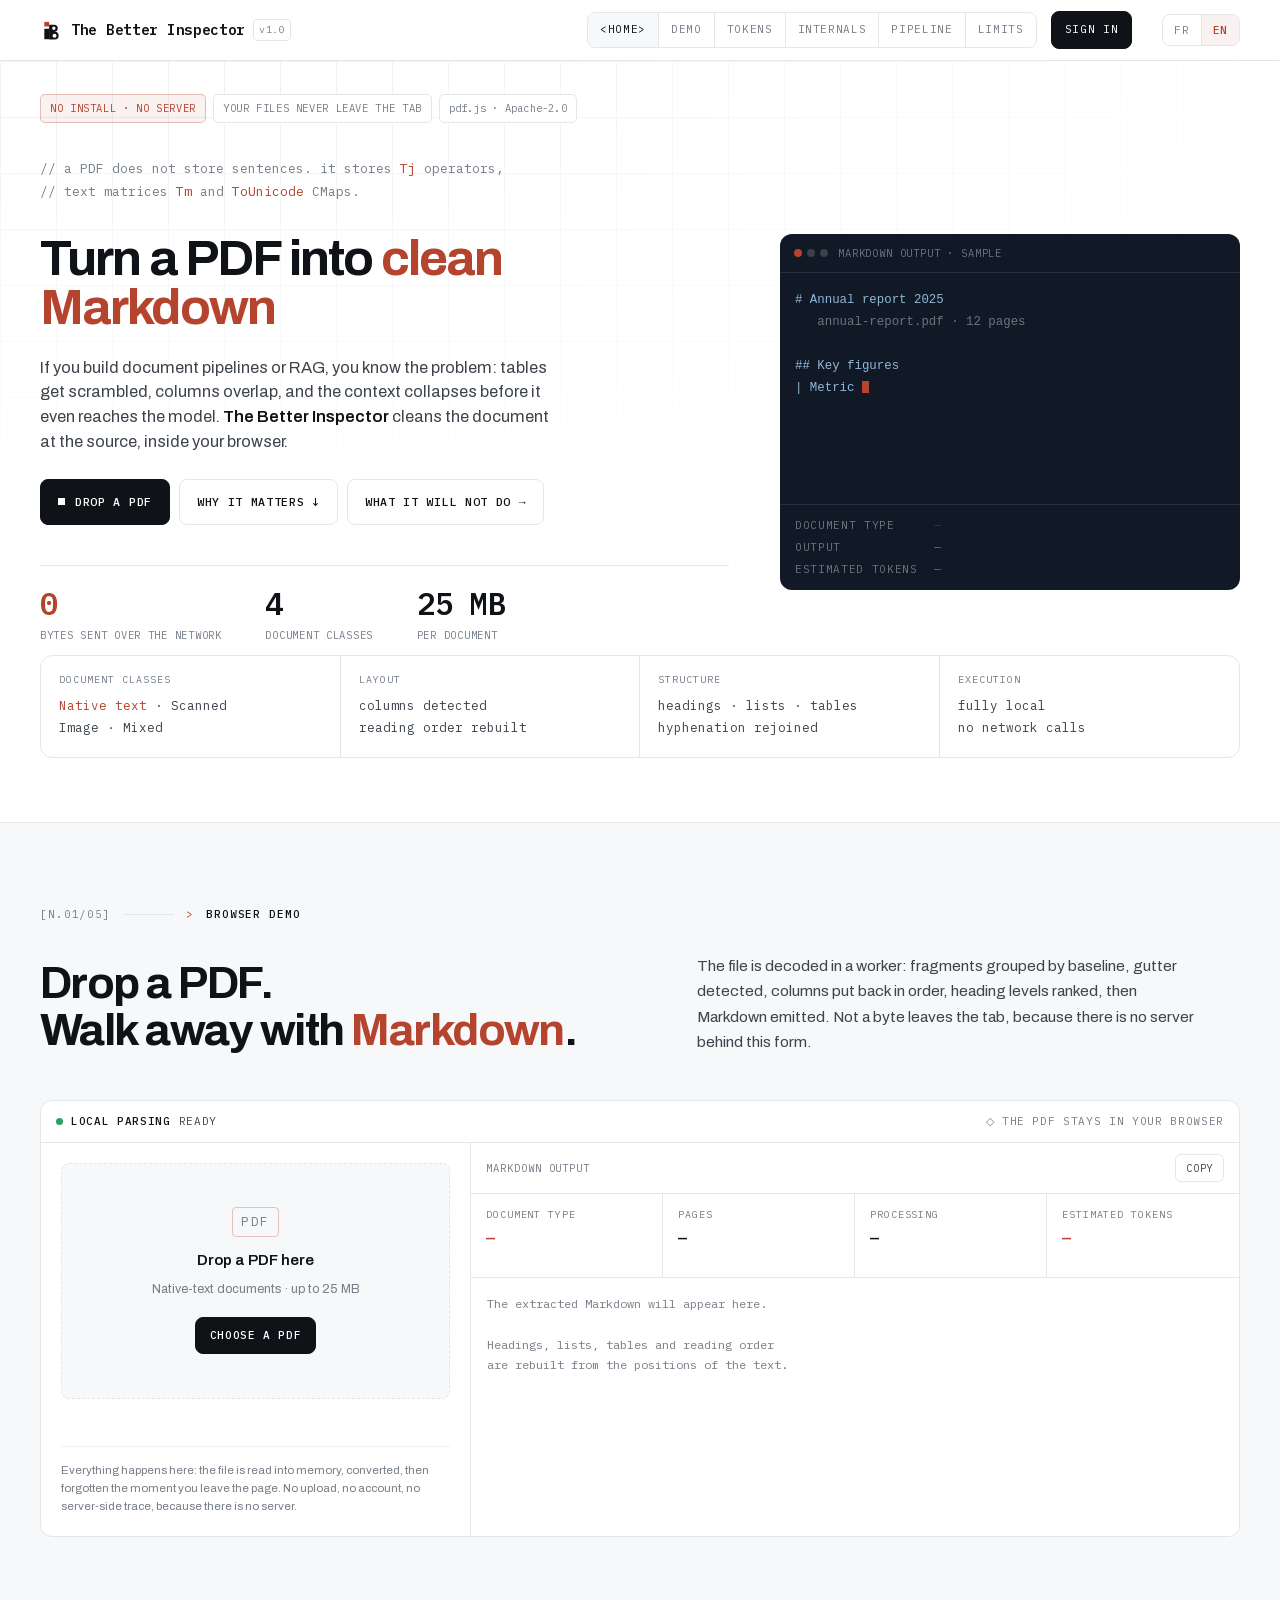
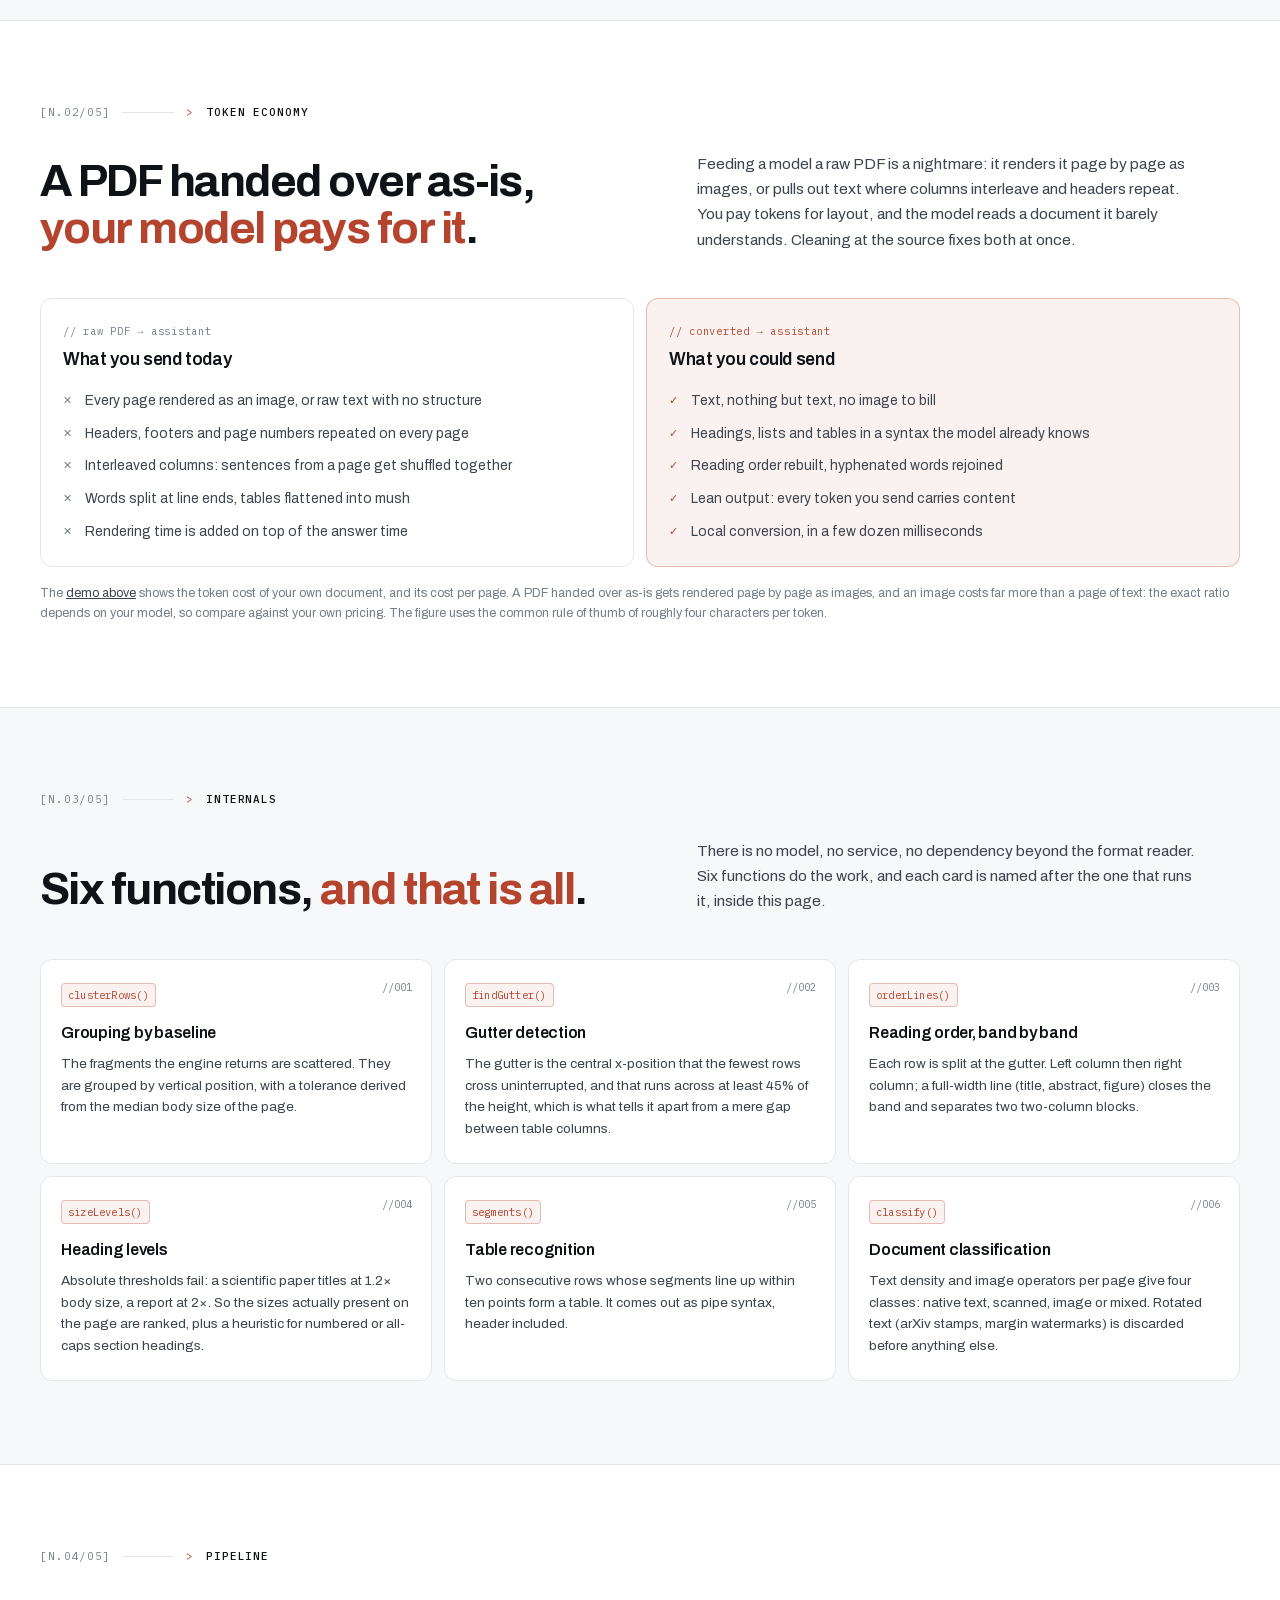
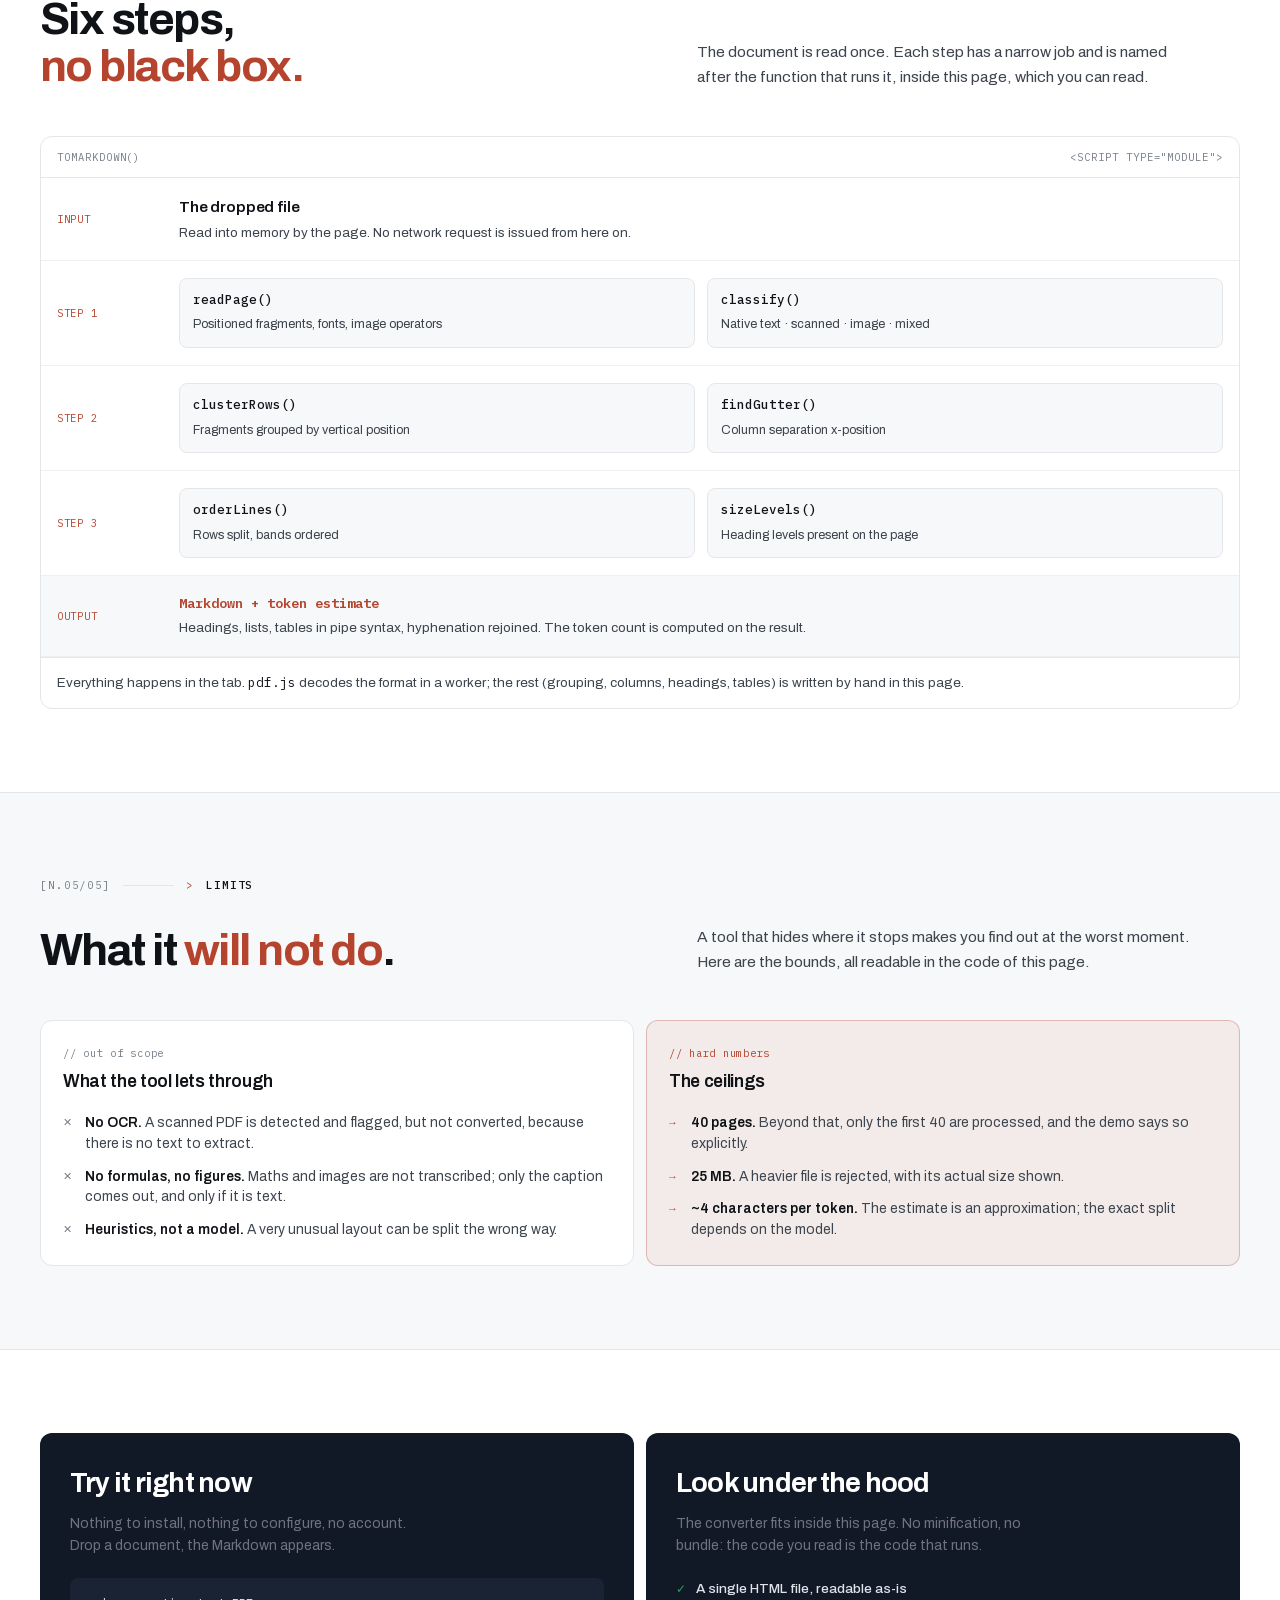
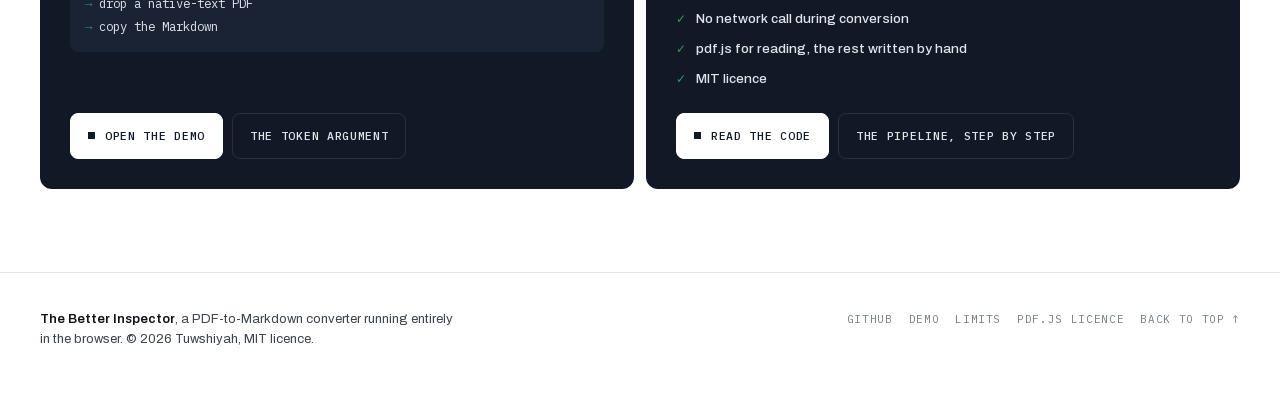
==== index.html @ 014aaa41 "Ajoute les comptes et l'espace personnel La conversion reste entierement dans le navigateur : le PDF" ====
<!doctype html>
<html lang="fr">
<head>
<meta charset="utf-8">
<meta name="viewport" content="width=device-width, initial-scale=1">
<title>The Better Inspector, convertir un PDF en Markdown dans votre navigateur</title>
<meta name="description" content="Déposez un PDF, récupérez du Markdown structuré. Titres, listes, tableaux et ordre de lecture reconstruits, entièrement dans votre navigateur, sans installation et sans serveur.">
<meta name="theme-color" content="#ffffff">
<meta property="og:title" content="The Better Inspector">
<meta property="og:description" content="PDF → Markdown structuré, entièrement côté navigateur. Vos fichiers ne quittent jamais l'onglet.">
<meta property="og:type" content="website">
<link rel="icon" href="data:image/svg+xml,%3Csvg%20xmlns%3D%27http%3A%2F%2Fwww.w3.org%2F2000%2Fsvg%27%20viewBox%3D%270%200%2024%2024%27%3E%3Crect%20width%3D%2724%27%20height%3D%2724%27%20rx%3D%275%27%20fill%3D%27%230f1216%27%2F%3E%3Crect%20x%3D%274.5%27%20y%3D%273%27%20width%3D%275%27%20height%3D%274.8%27%20fill%3D%27%23b4442e%27%2F%3E%3Crect%20x%3D%274.5%27%20y%3D%2710.2%27%20width%3D%275.2%27%20height%3D%2710.9%27%20fill%3D%27%23fff%27%2F%3E%3Cpath%20fill%3D%27%23fff%27%20fill-rule%3D%27evenodd%27%20d%3D%27M9.5%206H14.8a3.7%203.7%200%200%201%200%207.4H15.5a3.95%203.95%200%200%201%200%207.9H9.5Z%20M14.45%207.95a1.75%201.75%200%201%200%200%203.5%201.75%201.75%200%200%200%200-3.5Z%20M15.15%2015.35a2.1%202.1%200%201%200%200%204.2%202.1%202.1%200%200%200%200-4.2Z%27%2F%3E%3C%2Fsvg%3E">

<style>
/* Polices servies depuis le site : aucune requête tierce.
   Archivo et IBM Plex Mono, SIL Open Font License. */
@font-face {
  font-family: 'Archivo';
  font-style: normal;
  font-weight: 400;
  font-stretch: 100%;
  font-display: swap;
  src: url(./vendor/fonts/Archivo-400-latin-ext.woff2) format('woff2');
  unicode-range: U+0100-02BA, U+02BD-02C5, U+02C7-02CC, U+02CE-02D7, U+02DD-02FF, U+0304, U+0308, U+0329, U+1D00-1DBF, U+1E00-1E9F, U+1EF2-1EFF, U+2020, U+20A0-20AB, U+20AD-20C0, U+2113, U+2C60-2C7F, U+A720-A7FF;
}
@font-face {
  font-family: 'Archivo';
  font-style: normal;
  font-weight: 400;
  font-stretch: 100%;
  font-display: swap;
  src: url(./vendor/fonts/Archivo-400-latin.woff2) format('woff2');
  unicode-range: U+0000-00FF, U+0131, U+0152-0153, U+02BB-02BC, U+02C6, U+02DA, U+02DC, U+0304, U+0308, U+0329, U+2000-206F, U+20AC, U+2122, U+2191, U+2193, U+2212, U+2215, U+FEFF, U+FFFD;
}
@font-face {
  font-family: 'Archivo';
  font-style: normal;
  font-weight: 500;
  font-stretch: 100%;
  font-display: swap;
  src: url(./vendor/fonts/Archivo-500-latin-ext.woff2) format('woff2');
  unicode-range: U+0100-02BA, U+02BD-02C5, U+02C7-02CC, U+02CE-02D7, U+02DD-02FF, U+0304, U+0308, U+0329, U+1D00-1DBF, U+1E00-1E9F, U+1EF2-1EFF, U+2020, U+20A0-20AB, U+20AD-20C0, U+2113, U+2C60-2C7F, U+A720-A7FF;
}
@font-face {
  font-family: 'Archivo';
  font-style: normal;
  font-weight: 500;
  font-stretch: 100%;
  font-display: swap;
  src: url(./vendor/fonts/Archivo-500-latin.woff2) format('woff2');
  unicode-range: U+0000-00FF, U+0131, U+0152-0153, U+02BB-02BC, U+02C6, U+02DA, U+02DC, U+0304, U+0308, U+0329, U+2000-206F, U+20AC, U+2122, U+2191, U+2193, U+2212, U+2215, U+FEFF, U+FFFD;
}
@font-face {
  font-family: 'Archivo';
  font-style: normal;
  font-weight: 600;
  font-stretch: 100%;
  font-display: swap;
  src: url(./vendor/fonts/Archivo-600-latin-ext.woff2) format('woff2');
  unicode-range: U+0100-02BA, U+02BD-02C5, U+02C7-02CC, U+02CE-02D7, U+02DD-02FF, U+0304, U+0308, U+0329, U+1D00-1DBF, U+1E00-1E9F, U+1EF2-1EFF, U+2020, U+20A0-20AB, U+20AD-20C0, U+2113, U+2C60-2C7F, U+A720-A7FF;
}
@font-face {
  font-family: 'Archivo';
  font-style: normal;
  font-weight: 600;
  font-stretch: 100%;
  font-display: swap;
  src: url(./vendor/fonts/Archivo-600-latin.woff2) format('woff2');
  unicode-range: U+0000-00FF, U+0131, U+0152-0153, U+02BB-02BC, U+02C6, U+02DA, U+02DC, U+0304, U+0308, U+0329, U+2000-206F, U+20AC, U+2122, U+2191, U+2193, U+2212, U+2215, U+FEFF, U+FFFD;
}
@font-face {
  font-family: 'Archivo';
  font-style: normal;
  font-weight: 700;
  font-stretch: 100%;
  font-display: swap;
  src: url(./vendor/fonts/Archivo-700-latin-ext.woff2) format('woff2');
  unicode-range: U+0100-02BA, U+02BD-02C5, U+02C7-02CC, U+02CE-02D7, U+02DD-02FF, U+0304, U+0308, U+0329, U+1D00-1DBF, U+1E00-1E9F, U+1EF2-1EFF, U+2020, U+20A0-20AB, U+20AD-20C0, U+2113, U+2C60-2C7F, U+A720-A7FF;
}
@font-face {
  font-family: 'Archivo';
  font-style: normal;
  font-weight: 700;
  font-stretch: 100%;
  font-display: swap;
  src: url(./vendor/fonts/Archivo-700-latin.woff2) format('woff2');
  unicode-range: U+0000-00FF, U+0131, U+0152-0153, U+02BB-02BC, U+02C6, U+02DA, U+02DC, U+0304, U+0308, U+0329, U+2000-206F, U+20AC, U+2122, U+2191, U+2193, U+2212, U+2215, U+FEFF, U+FFFD;
}
@font-face {
  font-family: 'IBM Plex Mono';
  font-style: normal;
  font-weight: 400;
  font-display: swap;
  src: url(./vendor/fonts/IBMPlexMono-400-latin-ext.woff2) format('woff2');
  unicode-range: U+0100-02BA, U+02BD-02C5, U+02C7-02CC, U+02CE-02D7, U+02DD-02FF, U+0304, U+0308, U+0329, U+1D00-1DBF, U+1E00-1E9F, U+1EF2-1EFF, U+2020, U+20A0-20AB, U+20AD-20C0, U+2113, U+2C60-2C7F, U+A720-A7FF;
}
@font-face {
  font-family: 'IBM Plex Mono';
  font-style: normal;
  font-weight: 400;
  font-display: swap;
  src: url(./vendor/fonts/IBMPlexMono-400-latin.woff2) format('woff2');
  unicode-range: U+0000-00FF, U+0131, U+0152-0153, U+02BB-02BC, U+02C6, U+02DA, U+02DC, U+0304, U+0308, U+0329, U+2000-206F, U+20AC, U+2122, U+2191, U+2193, U+2212, U+2215, U+FEFF, U+FFFD;
}
@font-face {
  font-family: 'IBM Plex Mono';
  font-style: normal;
  font-weight: 500;
  font-display: swap;
  src: url(./vendor/fonts/IBMPlexMono-500-latin-ext.woff2) format('woff2');
  unicode-range: U+0100-02BA, U+02BD-02C5, U+02C7-02CC, U+02CE-02D7, U+02DD-02FF, U+0304, U+0308, U+0329, U+1D00-1DBF, U+1E00-1E9F, U+1EF2-1EFF, U+2020, U+20A0-20AB, U+20AD-20C0, U+2113, U+2C60-2C7F, U+A720-A7FF;
}
@font-face {
  font-family: 'IBM Plex Mono';
  font-style: normal;
  font-weight: 500;
  font-display: swap;
  src: url(./vendor/fonts/IBMPlexMono-500-latin.woff2) format('woff2');
  unicode-range: U+0000-00FF, U+0131, U+0152-0153, U+02BB-02BC, U+02C6, U+02DA, U+02DC, U+0304, U+0308, U+0329, U+2000-206F, U+20AC, U+2122, U+2191, U+2193, U+2212, U+2215, U+FEFF, U+FFFD;
}
@font-face {
  font-family: 'IBM Plex Mono';
  font-style: normal;
  font-weight: 600;
  font-display: swap;
  src: url(./vendor/fonts/IBMPlexMono-600-latin-ext.woff2) format('woff2');
  unicode-range: U+0100-02BA, U+02BD-02C5, U+02C7-02CC, U+02CE-02D7, U+02DD-02FF, U+0304, U+0308, U+0329, U+1D00-1DBF, U+1E00-1E9F, U+1EF2-1EFF, U+2020, U+20A0-20AB, U+20AD-20C0, U+2113, U+2C60-2C7F, U+A720-A7FF;
}
@font-face {
  font-family: 'IBM Plex Mono';
  font-style: normal;
  font-weight: 600;
  font-display: swap;
  src: url(./vendor/fonts/IBMPlexMono-600-latin.woff2) format('woff2');
  unicode-range: U+0000-00FF, U+0131, U+0152-0153, U+02BB-02BC, U+02C6, U+02DA, U+02DC, U+0304, U+0308, U+0329, U+2000-206F, U+20AC, U+2122, U+2191, U+2193, U+2212, U+2215, U+FEFF, U+FFFD;
}


/* ═══════════════════════════════════════════════════════════════
   Jetons — base claire « produit », vocabulaire mono « atelier »
   ═══════════════════════════════════════════════════════════════ */
:root{
  --bg:#ffffff;
  --bg-alt:#f7f8f9;
  --ink:#0f1216;
  --ink-2:#3d444d;
  --muted:#767e88;
  --line:#e4e6ea;
  --line-2:#eef0f2;

  --oxide:#b4442e;                    /* l'accent : rouille sur papier */
  --oxide-soft:rgba(180,68,46,.07);
  --oxide-line:rgba(180,68,46,.3);
  --live:#2f9e5f;

  --dark:#111826;
  --dark-2:#1a2333;
  --dark-line:rgba(255,255,255,.1);
  --dark-fg:#dfe3ea;
  --dark-mut:rgba(223,227,234,.45);

  --sans:"Archivo","Helvetica Neue",Arial,sans-serif;
  --mono:"IBM Plex Mono",ui-monospace,"SFMono-Regular",Consolas,monospace;

  --r:8px;
  --r-lg:12px;
  --shell:1200px;
}

*,*::before,*::after{box-sizing:border-box}
html{scroll-behavior:smooth}
body{
  margin:0;background:var(--bg);color:var(--ink);
  font-family:var(--sans);font-size:16px;line-height:1.55;
  -webkit-font-smoothing:antialiased;text-rendering:optimizeLegibility;
}
a{color:inherit}
::selection{background:var(--oxide);color:#fff}
:focus-visible{outline:2px solid var(--oxide);outline-offset:3px;border-radius:4px}
.shell{width:min(100% - 2.5rem,var(--shell));margin-inline:auto}

/* ── Navigation : rangée de pastilles mono ─────────────────────── */
.nav{position:sticky;top:0;z-index:60;background:rgba(255,255,255,.85);
  backdrop-filter:blur(14px) saturate(1.5);border-bottom:1px solid var(--line)}
.nav-in{display:flex;align-items:center;gap:14px;height:60px}
.brand{display:flex;align-items:center;gap:8px;text-decoration:none;margin-right:auto;min-width:0}
.mark{width:23px;height:23px;flex:none;color:var(--ink)}
@media(max-width:440px){.mark{width:20px;height:20px}}
.brand b{font-family:var(--mono);font-size:14.5px;font-weight:600;letter-spacing:-.02em;white-space:nowrap}
.chip{font-family:var(--mono);font-size:10px;letter-spacing:.05em;color:var(--muted);
  border:1px solid var(--line);border-radius:4px;padding:2px 5px;white-space:nowrap}
.navlinks{display:flex;border:1px solid var(--line);border-radius:var(--r);overflow:hidden;background:var(--bg)}
.navlinks a{font-family:var(--mono);font-size:11px;letter-spacing:.06em;text-transform:uppercase;
  color:var(--muted);text-decoration:none;padding:8px 12px;border-right:1px solid var(--line);
  white-space:nowrap;transition:color .16s,background .16s}
.navlinks a:last-child{border-right:0}
.navlinks a:hover{color:var(--ink);background:var(--bg-alt)}
.navlinks a.cur{color:var(--ink);background:var(--bg-alt)}
.gh{display:inline-flex;align-items:center;gap:7px;font-family:var(--mono);font-size:11px;
  letter-spacing:.06em;text-transform:uppercase;text-decoration:none;white-space:nowrap;
  border:1px solid var(--ink);border-radius:var(--r);padding:9px 13px;background:var(--ink);
  color:#fff;transition:background .16s,border-color .16s}
.gh:hover{background:var(--oxide);border-color:var(--oxide)}
.lang{display:flex;border:1px solid var(--line);border-radius:var(--r);overflow:hidden;
  background:var(--bg);flex:none;margin-left:16px}
.lang button{font-family:var(--mono);font-size:11px;letter-spacing:.06em;color:var(--muted);
  background:none;border:0;border-right:1px solid var(--line);padding:8px 11px;cursor:pointer;
  transition:color .16s,background .16s}
.lang button:last-child{border-right:0}
.lang button:hover{color:var(--ink);background:var(--bg-alt)}
/* la langue active reprend l'accent du titre (« Markdown propre ») */
.lang button[aria-pressed=true]{color:var(--oxide);background:var(--oxide-soft);font-weight:500}
@media(max-width:1000px){.navlinks a.opt{display:none}}
@media(max-width:560px){.chip{display:none}.navlinks{display:none}.lang{margin-left:0}}
/* la marque et le sélecteur doivent tenir sans troncature */
@media(max-width:440px){
  .nav-in{gap:10px}
  .brand b{font-size:12.5px}
  .lang button{padding:8px 8px}
  .gh{padding:8px 10px}
}

/* ── Boutons ───────────────────────────────────────────────────── */
.btn{display:inline-flex;align-items:center;gap:10px;font-family:var(--mono);font-size:11.5px;
  font-weight:500;letter-spacing:.06em;text-transform:uppercase;text-decoration:none;
  padding:13px 17px;border:1px solid var(--line);border-radius:var(--r);
  background:var(--bg);color:var(--ink);transition:border-color .16s,background .16s,transform .16s}
.btn:hover{border-color:var(--ink);transform:translateY(-1px)}
.btn s{width:7px;height:7px;background:currentColor;flex:none;display:block}   /* le carré Aeye */
.btn-primary{background:var(--ink);border-color:var(--ink);color:#fff}
.btn-primary:hover{background:var(--oxide);border-color:var(--oxide)}
.btn-dark{background:transparent;border-color:var(--dark-line);color:var(--dark-fg)}
.btn-dark:hover{border-color:var(--dark-fg)}
.btn-light{background:#fff;border-color:#fff;color:var(--dark)}
.btn-light:hover{background:var(--oxide);border-color:var(--oxide);color:#fff}

/* ── Bandes de section ─────────────────────────────────────────── */
.band{padding:clamp(58px,6.5vw,100px) 0;border-top:1px solid var(--line)}
.band-alt{background:var(--bg-alt)}
.sec-tag{display:flex;align-items:center;gap:12px;margin:0 0 clamp(20px,2.6vw,30px);
  font-family:var(--mono);font-size:11px;letter-spacing:.08em;text-transform:uppercase;color:var(--muted)}
.sec-tag i{flex:0 0 clamp(24px,4vw,64px);height:1px;background:var(--line);display:block}
.sec-tag .gt{color:var(--oxide)}
.sec-tag b{color:var(--ink);font-weight:500}

.intro{display:grid;grid-template-columns:minmax(0,1.05fr) minmax(0,.95fr);
  gap:clamp(18px,4.5vw,72px);align-items:end;margin-bottom:clamp(30px,3.6vw,46px)}
@media(max-width:880px){.intro{grid-template-columns:minmax(0,1fr);align-items:start;gap:14px}}
h2{margin:0;font-size:clamp(28px,3.5vw,46px);font-weight:700;line-height:1.05;letter-spacing:-.034em;max-width:24ch}
h2 em{font-style:normal;color:var(--oxide)}
.intro p{margin:0;color:var(--ink-2);font-size:15.5px;line-height:1.62;max-width:56ch}
.intro p a{color:var(--oxide);text-underline-offset:3px}
.intro p code,.note code{font-family:var(--mono);font-size:13px;background:var(--bg);
  border:1px solid var(--line);border-radius:4px;padding:1px 5px}
.band-alt .intro p code{background:#fff}

/* ═══ HERO ══════════════════════════════════════════════════════ */
.hero{position:relative;overflow:hidden;padding:clamp(22px,2.6vw,38px) 0 clamp(40px,5vw,64px)}
.hero::before{
  content:"";position:absolute;inset:0;pointer-events:none;
  background-image:linear-gradient(var(--line-2) 1px,transparent 1px),
                   linear-gradient(90deg,var(--line-2) 1px,transparent 1px);
  background-size:56px 56px;
  -webkit-mask-image:radial-gradient(130% 88% at 18% 0%,#000 0%,transparent 70%);
  mask-image:radial-gradient(130% 88% at 18% 0%,#000 0%,transparent 70%);
}
.hero>*{position:relative}

.tags{display:flex;flex-wrap:wrap;gap:7px;margin-bottom:clamp(22px,3vw,34px)}
.tag{font-family:var(--mono);font-size:10.5px;letter-spacing:.06em;text-transform:uppercase;
  color:var(--muted);background:var(--bg);border:1px solid var(--line);border-radius:5px;padding:5px 9px}
.tag-hot{color:var(--oxide);border-color:var(--oxide-line);background:var(--oxide-soft)}
.tag-code{text-transform:none;letter-spacing:.02em}

/* l'épigraphe technique, en commentaire de code */
.epigraph{margin:0 0 clamp(20px,2.6vw,30px);font-family:var(--mono);
  font-size:clamp(11.5px,1vw,13px);line-height:1.85;color:var(--muted);max-width:70ch}
.epigraph b{font-weight:400;color:var(--oxide)}

h1{margin:0;font-size:clamp(31px,3.9vw,52px);font-weight:700;line-height:.98;letter-spacing:-.038em;max-width:17ch}
h1 em{font-style:normal;color:var(--oxide)}
@keyframes blink{0%,50%{opacity:1}50.01%,100%{opacity:0}}

.hero-cols{display:grid;grid-template-columns:minmax(0,1fr) minmax(0,460px);
  gap:0 clamp(28px,4vw,60px);align-items:start}
.hero-head{grid-column:1;grid-row:1}
.hero-body{grid-column:1;grid-row:2;display:flex;flex-direction:column;min-width:0}
.hero .term{grid-column:2;grid-row:2}
@media(max-width:940px){
  .hero-cols{grid-template-columns:minmax(0,1fr)}
  .hero-head,.hero-body,.hero .term{grid-column:1}
  .hero-head{grid-row:1}.hero-body{grid-row:2}.hero .term{grid-row:3;margin-top:34px}
}
.lede{margin:clamp(16px,2vw,24px) 0 0;font-size:16.5px;line-height:1.5;color:var(--ink-2);max-width:52ch}
.lede strong{color:var(--ink);font-weight:600}
.cta-row{display:flex;flex-wrap:wrap;gap:9px;margin-top:24px}

.stats{display:flex;flex-wrap:wrap;gap:clamp(22px,3.4vw,50px);margin-top:clamp(28px,3.4vw,40px);
  padding-top:22px;border-top:1px solid var(--line)}
.stat b{display:block;font-family:var(--mono);font-size:clamp(23px,2.5vw,31px);font-weight:600;
  letter-spacing:-.035em;line-height:1;font-variant-numeric:tabular-nums}
.stat:first-child b{color:var(--oxide)}
.stat span{display:block;font-family:var(--mono);font-size:10.5px;letter-spacing:.07em;
  text-transform:uppercase;color:var(--muted);margin-top:8px}

/* ── Terminal ──────────────────────────────────────────────────── */
.term{background:var(--dark);border-radius:var(--r-lg);color:var(--dark-fg);
  font-family:var(--mono);overflow:hidden}
.term-head{display:flex;align-items:center;gap:10px;padding:11px 14px;border-bottom:1px solid var(--dark-line);
  font-size:10.5px;letter-spacing:.08em;text-transform:uppercase;color:var(--dark-mut)}
.dots{display:flex;gap:5px}
.dots i{width:8px;height:8px;border-radius:50%;background:rgba(223,227,234,.2)}
.dots i:first-child{background:var(--oxide)}
.term pre{margin:0;padding:16px 15px;overflow-x:auto;line-height:1.78;font-size:12.4px}
.hero .term pre{min-height:calc(16.02em + 32px)}
.tcur{display:inline-block;width:.58em;height:1.02em;background:var(--oxide);
  vertical-align:-.16em;animation:blink 1.05s steps(1) infinite}
.p1{color:var(--oxide)}
.cmt{color:var(--dark-mut)}
.md{color:#8fb8d8}
.term-foot{display:grid;grid-template-columns:auto 1fr;gap:5px 16px;padding:12px 15px;
  border-top:1px solid var(--dark-line);font-size:11px}
.term-foot span{color:var(--dark-mut);letter-spacing:.06em;text-transform:uppercase}
.term-foot strong{font-weight:500}
.term-foot strong.hot{color:var(--oxide)}

/* ── Fiche technique ───────────────────────────────────────────── */
.specs{display:grid;grid-template-columns:repeat(4,1fr);margin-top:12px;
  border:1px solid var(--line);border-radius:var(--r-lg);overflow:hidden;background:var(--bg)}
@media(max-width:940px){.specs{grid-template-columns:repeat(2,1fr)}}
@media(max-width:560px){.specs{grid-template-columns:1fr}}
.spec{padding:16px 18px 18px;border-right:1px solid var(--line)}
.spec:last-child{border-right:0}
@media(max-width:940px){
  .spec:nth-child(2n){border-right:0}
  .spec:nth-child(-n+2){border-bottom:1px solid var(--line)}
}
@media(max-width:560px){
  .spec{border-right:0;border-bottom:1px solid var(--line)}
  .spec:last-child{border-bottom:0}
}
.spec span{display:block;font-family:var(--mono);font-size:10px;letter-spacing:.1em;
  text-transform:uppercase;color:var(--muted);margin-bottom:8px}
.spec b{display:block;font-family:var(--mono);font-size:12.5px;font-weight:400;line-height:1.75;color:var(--ink-2)}
.spec b i{font-style:normal;color:var(--oxide)}

/* ═══ DÉMO — l'élément signature ════════════════════════════════ */
.demo{background:var(--bg);border:1px solid var(--line);border-radius:var(--r-lg);overflow:hidden}
.demo-bar{display:flex;align-items:center;gap:12px;flex-wrap:wrap;padding:12px 15px;
  border-bottom:1px solid var(--line);font-family:var(--mono);font-size:11px;
  letter-spacing:.06em;text-transform:uppercase;color:var(--muted)}
.demo-engine{display:inline-flex;align-items:center;gap:8px;color:var(--ink-2)}
.demo-engine b{font-weight:500;color:var(--ink)}
.dot{width:7px;height:7px;border-radius:50%;background:var(--muted);flex:none}
.dot-ok{background:var(--live)}
.dot-run{background:var(--oxide);animation:pulse 1s ease-in-out infinite}
.dot-err{background:var(--oxide)}
@keyframes pulse{0%,100%{opacity:1}50%{opacity:.25}}
.demo-priv{margin-left:auto;display:inline-flex;align-items:center;gap:7px}

.demo-grid{display:grid;grid-template-columns:minmax(0,430px) minmax(0,1fr)}
@media(max-width:960px){.demo-grid{grid-template-columns:minmax(0,1fr)}}
.demo-in{padding:20px;border-right:1px solid var(--line)}
@media(max-width:960px){.demo-in{border-right:0;border-bottom:1px solid var(--line)}}

.drop{display:flex;flex-direction:column;align-items:center;gap:8px;text-align:center;
  border:1px dashed var(--line);border-radius:var(--r);background:var(--bg-alt);
  padding:clamp(34px,3.4vw,46px) 22px;cursor:pointer;transition:border-color .18s,background .18s}
.drop:hover,.drop.over{border-color:var(--oxide);background:var(--oxide-soft)}
.drop-mark{font-family:var(--mono);font-size:10.5px;letter-spacing:.14em;color:var(--oxide);
  border:1px solid var(--oxide-line);border-radius:4px;padding:4px 8px;margin-bottom:4px}
.drop strong{font-size:15px;font-weight:600}
.drop span{font-size:12.5px;color:var(--muted)}
.drop .pick{margin-top:10px;font-family:var(--mono);font-size:11px;letter-spacing:.06em;
  text-transform:uppercase;font-weight:500;border:1px solid var(--ink);border-radius:var(--r);
  background:var(--ink);color:#fff;padding:9px 14px}

.demo-file{display:none;align-items:baseline;gap:8px;margin-top:14px;font-family:var(--mono);
  font-size:11.5px;padding:10px 11px;border:1px solid var(--line);border-radius:var(--r);background:var(--bg-alt)}
.demo-file.on{display:flex}
.demo-file strong{flex:1 1 auto;min-width:0;font-weight:500;overflow:hidden;text-overflow:ellipsis;white-space:nowrap}
.demo-file span{flex:none;color:var(--muted)}
.demo-file button{flex:none;font-family:var(--mono);font-size:11px;text-transform:uppercase;
  letter-spacing:.06em;background:none;border:0;color:var(--oxide);cursor:pointer;padding:0}
.demo-file button:hover{text-decoration:underline}
.demo-msg{margin:12px 0 0;font-size:12.5px;line-height:1.5;color:var(--ink-2);min-height:1.5em}
.demo-msg[data-tone=err]{color:var(--oxide)}
.demo-msg[data-tone=ok]{color:var(--live)}
.note{margin:16px 0 0;padding-top:14px;border-top:1px solid var(--line-2);
  font-size:11.5px;line-height:1.6;color:var(--muted)}
.note a{color:var(--ink-2)}

.demo-out{display:flex;flex-direction:column;min-width:0}
.demo-out-head{display:flex;align-items:center;gap:12px;padding:11px 15px;border-bottom:1px solid var(--line);
  font-family:var(--mono);font-size:10.5px;letter-spacing:.09em;text-transform:uppercase;color:var(--muted)}
.demo-copy{margin-left:auto;font-family:var(--mono);font-size:10.5px;letter-spacing:.06em;
  text-transform:uppercase;padding:6px 10px;border:1px solid var(--line);border-radius:6px;
  background:var(--bg);color:var(--ink-2);cursor:pointer;transition:.16s}
.demo-copy:hover{border-color:var(--ink);color:var(--ink)}
.demo-copy[data-done=yes]{color:var(--oxide);border-color:var(--oxide-line)}
.demo-metrics{display:grid;grid-template-columns:repeat(4,1fr);border-bottom:1px solid var(--line)}
@media(max-width:700px){.demo-metrics{grid-template-columns:repeat(2,1fr)}
  .metric:nth-child(2n){border-right:0}.metric:nth-child(-n+2){border-bottom:1px solid var(--line)}}
.metric{padding:13px 15px;border-right:1px solid var(--line);display:flex;flex-direction:column;gap:4px}
.metric:last-child{border-right:0}
.metric span{font-family:var(--mono);font-size:10px;letter-spacing:.09em;text-transform:uppercase;color:var(--muted)}
.metric strong{font-family:var(--mono);font-size:15px;font-weight:600;font-variant-numeric:tabular-nums}
.metric-sub{font-family:var(--mono);font-size:10.5px;color:var(--muted);
  font-variant-numeric:tabular-nums;min-height:1em}
.metric strong.hot{color:var(--oxide)}
.md-out{margin:0;flex:1;min-height:0;height:clamp(300px,34vw,430px);overflow:auto;padding:16px;
  font-family:var(--mono);font-size:12px;line-height:1.7;color:var(--ink-2);
  white-space:pre-wrap;word-break:break-word;background:var(--bg)}
.md-out:empty::before{content:attr(data-empty);color:var(--muted);white-space:pre-wrap}

/* ── Capacités ─────────────────────────────────────────────────── */
.cards{display:grid;grid-template-columns:repeat(3,1fr);gap:12px}
@media(max-width:940px){.cards{grid-template-columns:repeat(2,1fr)}}
@media(max-width:620px){.cards{grid-template-columns:1fr}}
.card{position:relative;padding:22px 20px 24px;background:var(--bg);
  border:1px solid var(--line);border-radius:var(--r-lg);transition:border-color .18s,transform .18s}
.card:hover{border-color:var(--ink);transform:translateY(-2px)}
.card .idx{position:absolute;top:19px;right:19px;font-family:var(--mono);font-size:10.5px;color:var(--muted)}
.card code{display:inline-block;font-family:var(--mono);font-size:10.5px;letter-spacing:.02em;
  color:var(--oxide);background:var(--oxide-soft);border:1px solid var(--oxide-line);
  border-radius:4px;padding:3px 6px;margin-bottom:14px}
.card h3{margin:0 0 7px;font-size:16px;font-weight:600;letter-spacing:-.015em}
.card p{margin:0;font-size:13.6px;line-height:1.58;color:var(--ink-2)}

/* ── Cartes en vis-à-vis (jetons, limites) ─────────────────────── */
.vs{display:grid;grid-template-columns:1fr 1fr;gap:12px}
@media(max-width:820px){.vs{grid-template-columns:1fr}}
.vs-card{padding:24px 22px;background:var(--bg);border:1px solid var(--line);border-radius:var(--r-lg)}
.vs-card.good{border-color:var(--oxide-line);background:var(--oxide-soft)}
.vs-card i{display:block;font-style:normal;font-family:var(--mono);font-size:10.5px;
  letter-spacing:.07em;color:var(--muted);margin-bottom:7px}
.vs-card.good i{color:var(--oxide)}
.vs-card h3{margin:0 0 18px;font-size:17.5px;font-weight:600;letter-spacing:-.02em}
.vs-list{list-style:none;margin:0;padding:0;display:flex;flex-direction:column;gap:12px}
/* bloc, et non flex : le <b> d'introduction doit couler dans la phrase */
.vs-list li{position:relative;padding-left:22px;font-size:13.8px;line-height:1.5;color:var(--ink-2)}
.vs-list li::before{content:"\2715";position:absolute;left:0;top:1px;
  font-family:var(--mono);font-size:11px;color:var(--muted)}
.vs-card.good .vs-list li::before{content:"\2713";color:var(--oxide)}
/* une coche devant un plafond induirait en erreur : on marque, on n'approuve pas */
.vs-card.facts .vs-list li::before{content:"\2192";color:var(--oxide)}
.vs-list li b{color:var(--ink);font-weight:600}
.vs-foot{margin:16px 0 0;font-size:12.5px;line-height:1.6;color:var(--muted)}

/* ── Architecture ──────────────────────────────────────────────── */
.flow{background:var(--bg);border:1px solid var(--line);border-radius:var(--r-lg);overflow:hidden}
.flow-head{display:flex;justify-content:space-between;gap:12px;padding:12px 16px;
  border-bottom:1px solid var(--line);font-family:var(--mono);font-size:10.5px;
  letter-spacing:.09em;text-transform:uppercase;color:var(--muted)}
.step{display:grid;grid-template-columns:104px minmax(0,1fr);gap:18px;align-items:center;
  padding:17px 16px;border-bottom:1px solid var(--line-2)}
.step:last-of-type{border-bottom:0}
.step-n{font-family:var(--mono);font-size:10.5px;letter-spacing:.07em;color:var(--oxide);text-transform:uppercase}
.step h3{margin:0 0 4px;font-size:15.5px;font-weight:600;letter-spacing:-.01em}
.step p{margin:0;font-size:13.4px;color:var(--ink-2);line-height:1.5}
.split{display:grid;grid-template-columns:1fr 1fr;gap:12px}
@media(max-width:660px){.split{grid-template-columns:1fr}.step{grid-template-columns:1fr;gap:8px}}
.mini{border:1px solid var(--line);border-radius:var(--r);padding:11px 13px;background:var(--bg-alt)}
.mini strong{display:block;font-family:var(--mono);font-size:12.5px;font-weight:500;margin-bottom:2px}
.mini span{font-size:12.5px;color:var(--ink-2)}
.step-out{background:var(--bg-alt)}
.step-out h3{color:var(--oxide);font-family:var(--mono);font-size:13.5px;letter-spacing:0}
.flow-foot{padding:15px 16px;border-top:1px solid var(--line);font-size:13.4px;color:var(--ink-2)}
.flow-foot code{font-family:var(--mono);font-size:12.5px;color:var(--ink)}

/* ── Appel à l'action ──────────────────────────────────────────── */
.cta{display:grid;grid-template-columns:1fr 1fr;gap:12px}
@media(max-width:860px){.cta{grid-template-columns:1fr}}
.cta-card{display:flex;flex-direction:column;background:var(--dark);border-radius:var(--r-lg);
  padding:clamp(22px,2.6vw,30px);color:var(--dark-fg)}
.cta-card h3{margin:0 0 8px;font-size:clamp(21px,2.2vw,27px);font-weight:700;letter-spacing:-.028em;color:#fff}
.cta-card>p{margin:0 0 20px;font-size:14px;line-height:1.6;color:var(--dark-mut);max-width:44ch}
.cta-term{background:var(--dark-2);border-radius:var(--r);padding:14px 15px;font-family:var(--mono);
  font-size:12.4px;line-height:1.85;margin-bottom:auto;overflow-x:auto;white-space:pre}
.cta-term .p1{color:var(--live)}
.checks{list-style:none;margin:0 0 auto;padding:0;display:flex;flex-direction:column;gap:9px}
.checks li{display:flex;align-items:baseline;gap:10px;font-size:13.6px;font-weight:500}
.checks li::before{content:"✓";color:var(--live);font-family:var(--mono);font-size:12px;flex:none}
.cta-row-dark{display:flex;flex-wrap:wrap;gap:9px;margin-top:24px}

/* ── Pied ──────────────────────────────────────────────────────── */
footer{border-top:1px solid var(--line);padding:36px 0 46px}
.foot{display:flex;flex-wrap:wrap;gap:22px;align-items:baseline;justify-content:space-between}
.foot p{margin:0;font-size:13px;color:var(--ink-2);max-width:52ch}
.foot p b{color:var(--ink);font-weight:600}
.foot nav{display:flex;flex-wrap:wrap;gap:16px}
.foot nav a{font-family:var(--mono);font-size:11px;letter-spacing:.06em;text-transform:uppercase;
  color:var(--muted);text-decoration:none;transition:color .16s}
.foot nav a:hover{color:var(--oxide)}

/* ── Mouvement ─────────────────────────────────────────────────── */
.js .rv{opacity:0;transform:translateY(12px)}
.js .rv.in{opacity:1;transform:none;transition:opacity .6s cubic-bezier(.22,1,.36,1),transform .6s cubic-bezier(.22,1,.36,1)}
@keyframes fade-up{from{opacity:0;transform:translateY(10px)}to{opacity:1;transform:none}}
.js .tags{animation:fade-up .5s both}
.js .epigraph{animation:fade-up .5s .12s both}
.js h1{animation:fade-up .6s .26s both cubic-bezier(.22,1,.36,1)}
.js .lede,.js .cta-row,.js .stats{animation:fade-up .6s .46s both}
.js .hero .term{animation:fade-up .6s .52s both}
.js .pkgs,.js .specs{animation:fade-up .6s .62s both}

@media(prefers-reduced-motion:reduce){
  html{scroll-behavior:auto}
  .js .rv,.js .rv.in{opacity:1;transform:none;transition:none}
  .js .tags,.js .epigraph,.js h1,.js .lede,.js .cta-row,.js .stats,.js .hero .term,.js .pkgs,.js .specs{animation:none}
  .dot-run,.tcur{animation:none}
  .tcur{display:none}
  .btn:hover,.card:hover,.pkg:hover{transform:none}
  *{transition-duration:.01ms!important}
}
</style>
</head>

<body>

<nav class="nav">
  <div class="shell nav-in">
    <a class="brand" href="#haut">
      <svg class="mark" viewBox="0 0 24 24" aria-hidden="true">
        <rect x="4.5" y="3" width="5" height="4.8" fill="var(--oxide)"/>
        <rect x="4.5" y="10.2" width="5.2" height="10.9" fill="currentColor"/>
        <path fill="currentColor" fill-rule="evenodd" d="M9.5 6H14.8a3.7 3.7 0 0 1 0 7.4H15.5a3.95 3.95 0 0 1 0 7.9H9.5Z M14.45 7.95a1.75 1.75 0 1 0 0 3.5 1.75 1.75 0 0 0 0-3.5Z M15.15 15.35a2.1 2.1 0 1 0 0 4.2 2.1 2.1 0 0 0 0-4.2Z"/>
      </svg>
      <b>The Better Inspector</b><span class="chip">v1.0</span>
    </a>
    <div class="navlinks">
      <a class="cur" href="#haut" data-i18n="nav.home">&lt;accueil&gt;</a>
      <a href="#demo" data-i18n="nav.demo">Démo</a>
      <a href="#jetons" data-i18n="nav.tokens">Jetons</a>
      <a class="opt" href="#capacites" data-i18n="nav.caps">Capacités</a>
      <a class="opt" href="#architecture" data-i18n="nav.chain">Chaîne</a>
      <a href="#limites" data-i18n="nav.limits">Limites</a>
    </div>
    <a class="gh" href="login.html" data-i18n="nav.login">Connexion</a>
    <div class="lang" role="group" aria-label="Langue / Language">
      <button type="button" data-lang="fr" aria-pressed="true">FR</button>
      <button type="button" data-lang="en" aria-pressed="false">EN</button>
    </div>
  </div>
</nav>

<main id="haut">

  <!-- ══ HERO ══ -->
  <header class="hero">
    <div class="shell">
      <div class="hero-cols">
        <div class="hero-head">
          <div class="tags">
            <span class="tag tag-hot" data-i18n="hero.tag1">Sans installation · sans serveur</span>
            <span class="tag" data-i18n="hero.tag2">Vos fichiers ne quittent pas l'onglet</span>
            <span class="tag tag-code">pdf.js · Apache-2.0</span>
          </div>

          <p class="epigraph" data-i18n="hero.epigraph">
            // un PDF ne stocke pas de phrases. il stocke des opérateurs <b>Tj</b>,<br>
            // des matrices de texte <b>Tm</b> et des CMaps <b>ToUnicode</b>.
          </p>
        </div>

        <div class="hero-body">
          <h1 data-i18n="hero.h1">Transforme un PDF en <em>Markdown propre</em></h1>

          <p class="lede" data-i18n="hero.lede">
            Si vous construisez des pipelines documentaires ou du RAG, vous connaissez le problème :
            les tableaux se mélangent, les colonnes se chevauchent, et le contexte s'effondre avant
            même d'atteindre le modèle. <strong>The Better Inspector</strong> nettoie le document à
            la source, dans votre navigateur.
          </p>
          <div class="cta-row">
            <a class="btn btn-primary" href="#demo" data-i18n="hero.cta1"><s aria-hidden="true"></s>Déposer un PDF</a>
            <a class="btn" href="#jetons" data-i18n="hero.cta2">Pourquoi ça compte ↓</a>
            <a class="btn" href="#limites" data-i18n="hero.cta3">Ce qu'il ne fait pas →</a>
          </div>

          <div class="stats">
            <div class="stat"><b>0</b><span data-i18n="hero.stat1">Octet envoyé sur le réseau</span></div>
            <div class="stat"><b>4</b><span data-i18n="hero.stat2">Classes de document</span></div>
            <div class="stat"><b data-i18n="hero.stat3v">25 Mo</b><span data-i18n="hero.stat3">Par document</span></div>
          </div>
        </div>

        <div class="term">
          <div class="term-head"><span class="dots" aria-hidden="true"><i></i><i></i><i></i></span><span data-i18n="hero.termhead">sortie markdown · exemple</span></div>
<pre id="hero-term" data-i18n="hero.term"><span class="md"># Rapport annuel 2025</span>
<span class="cmt">   rapport-annuel.pdf · 12 pages</span>

<span class="md">## Chiffres clés</span>
<span class="md">| Indicateur | 2025 | 2024 |</span>
<span class="md">|---|---:|---:|</span>

<span class="md">- Ouverture de trois bureaux</span>
<span class="md">- Lancement de la plateforme</span></pre>
          <div class="term-foot" id="term-foot" data-i18n="hero.termfoot">
            <span>type de document</span><strong class="hot">Texte natif</strong>
            <span>sortie</span><strong>Markdown structuré</strong>
            <span>jetons estimés</span><strong>≈ 1 840</strong>
          </div>
        </div>
      </div>

      <div class="specs" data-i18n-attr="aria-label" data-i18n-a="spec.aria" aria-label="Caractéristiques techniques">
        <div class="spec" data-i18n="spec.1"><span>Classes de document</span><b><i>Texte natif</i> · Scanné<br>Image · Mixte</b></div>
        <div class="spec" data-i18n="spec.2"><span>Mise en page</span><b>colonnes détectées<br>ordre de lecture reconstruit</b></div>
        <div class="spec" data-i18n="spec.3"><span>Structure</span><b>titres · listes · tableaux<br>césures recollées</b></div>
        <div class="spec" data-i18n="spec.4"><span>Exécution</span><b>entièrement locale<br>aucun envoi réseau</b></div>
      </div>
    </div>
  </header>

  <!-- ══ [N.01/05] DÉMO ══ -->
  <section class="band band-alt" id="demo">
    <div class="shell">
      <p class="sec-tag"><span>[N.01/05]</span><i></i><span class="gt">&gt;</span><b data-i18n="sec.demo">Démo navigateur</b></p>
      <div class="intro">
        <h2 class="rv" data-i18n="demo.h2">Déposez un PDF.<br>Repartez avec du <em>Markdown</em>.</h2>
        <p class="rv" data-i18n="demo.sub">
          Le fichier est décodé dans un worker : regroupement des fragments par ligne de base,
          détection de la gouttière, remise en ordre des colonnes, classement des niveaux de titre,
          puis émission Markdown. Aucun octet ne sort de l'onglet, il n'y a pas de serveur
          derrière ce formulaire.
        </p>
      </div>

      <div class="demo rv">
        <div class="demo-bar">
          <span class="demo-engine"><i class="dot" id="eng-dot" aria-hidden="true"></i><b data-i18n="demo.engine">Analyse locale</b><span id="eng-state">Chargement du moteur…</span></span>
          <span class="demo-priv" data-i18n="demo.priv"><span aria-hidden="true">◇</span>Le PDF reste dans votre navigateur</span>
        </div>

        <div class="demo-grid">
          <div class="demo-in">
            <input id="file" type="file" accept=".pdf,application/pdf" hidden>
            <div class="drop" id="drop" role="button" tabindex="0" aria-controls="file"
                 data-i18n-attr="aria-label" data-i18n-a="demo.aria" aria-label="Choisir ou déposer un fichier PDF">
              <span class="drop-mark" aria-hidden="true">PDF</span>
              <strong data-i18n="demo.drop">Déposez un PDF ici</strong>
              <span data-i18n="demo.dropsub">Documents à texte natif · jusqu'à 25 Mo</span>
              <span class="pick" aria-hidden="true" data-i18n="demo.pick">Choisir un PDF</span>
            </div>

            <div class="demo-file" id="fmeta">
              <strong id="fname"></strong>
              <span id="fsize"></span>
              <button id="fclear" type="button" data-i18n="demo.clear">Retirer</button>
            </div>

            <p class="demo-msg" id="msg" role="status" aria-live="polite"></p>

            <p class="note" data-i18n="demo.note">
              Tout se passe ici : le fichier est lu en mémoire, converti, puis oublié dès que vous
              quittez la page. Aucun envoi, aucun compte, aucune trace côté serveur, puisqu'il n'y a pas
              de serveur.
            </p>
          </div>

          <div class="demo-out">
            <div class="demo-out-head">
              <span data-i18n="demo.outhead">Sortie Markdown</span>
              <button class="demo-copy" id="copy" type="button" data-i18n="demo.copy">Copier</button>
            </div>
            <div class="demo-metrics">
              <div class="metric"><span data-i18n="demo.m1">Type de document</span><strong class="hot" id="m-type">—</strong></div>
              <div class="metric"><span>Pages</span><strong id="m-pages">—</strong></div>
              <div class="metric"><span data-i18n="demo.m3">Traitement</span><strong id="m-time">—</strong></div>
              <div class="metric"><span data-i18n="demo.m4">Jetons estimés</span><strong class="hot" id="m-tokens">—</strong><small class="metric-sub" id="m-per-page"></small></div>
            </div>
            <pre class="md-out" id="out" data-empty="Le Markdown extrait s'affichera ici.

Titres, listes, tableaux et ordre de lecture
sont reconstruits à partir des positions du texte."></pre>
          </div>
        </div>
      </div>
    </div>
  </section>

  <!-- ══ [N.02/05] ÉCONOMIE DE JETONS ══ -->
  <section class="band" id="jetons">
    <div class="shell">
      <p class="sec-tag"><span>[N.02/05]</span><i></i><span class="gt">&gt;</span><b data-i18n="sec.tokens">Économie de jetons</b></p>
      <div class="intro">
        <h2 class="rv" data-i18n="tok.h2">Un PDF déposé tel quel,<br><em>votre modèle le paie cher</em>.</h2>
        <p class="rv" data-i18n="tok.sub">
          Nourrir un modèle avec un PDF brut est un cauchemar : il le rend page par page en image,
          ou en tire un texte où les colonnes s'entrelacent et les en-têtes se répètent. Vous payez
          des jetons pour de la mise en forme, et le modèle lit un document qu'il comprend mal.
          Nettoyer à la source règle les deux problèmes d'un coup.
        </p>
      </div>

      <div class="vs rv">
        <div class="vs-card">
          <i data-i18n="tok.card1i">// PDF brut → assistant</i>
          <h3 data-i18n="tok.card1h">Ce que vous envoyez aujourd'hui</h3>
          <ul class="vs-list">
            <li data-i18n="tok.a1">Chaque page rendue en image, ou un texte brut sans structure</li>
            <li data-i18n="tok.a2">En-têtes, pieds de page et numéros répétés à chaque page</li>
            <li data-i18n="tok.a3">Colonnes entrelacées : les phrases d'une page se mélangent</li>
            <li data-i18n="tok.a4">Mots coupés en fin de ligne, tableaux aplatis en bouillie</li>
            <li data-i18n="tok.a5">Le temps de rendu du document s'ajoute à celui de la réponse</li>
          </ul>
        </div>
        <div class="vs-card good">
          <i data-i18n="tok.card2i">// converti → assistant</i>
          <h3 data-i18n="tok.card2h">Ce que vous pourriez envoyer</h3>
          <ul class="vs-list">
            <li data-i18n="tok.b1">Du texte, rien que du texte, aucune image à facturer</li>
            <li data-i18n="tok.b2">Titres, listes et tableaux dans une syntaxe que le modèle connaît</li>
            <li data-i18n="tok.b3">Ordre de lecture reconstruit, césures recollées</li>
            <li data-i18n="tok.b4">Nettoyage économe : chaque jeton envoyé porte du contenu</li>
            <li data-i18n="tok.b5">Conversion locale, en quelques dizaines de millisecondes</li>
          </ul>
        </div>
      </div>

      <p class="vs-foot rv" data-i18n="tok.foot">
        La <a href="#demo" style="color:var(--ink-2)">démonstration ci-dessus</a> affiche le coût en
        jetons de votre propre document, et son coût par page. Un PDF envoyé tel quel est rendu page
        par page en image, et une image coûte bien plus qu'une page de texte : le rapport exact
        dépend de votre modèle, comparez avec vos propres tarifs. Le compte retenu est
        l'approximation usuelle d'environ quatre caractères par jeton.
      </p>
    </div>
  </section>

  <!-- ══ [N.03/05] CAPACITÉS ══ -->
  <section class="band band-alt" id="capacites">
    <div class="shell">
      <p class="sec-tag"><span>[N.03/05]</span><i></i><span class="gt">&gt;</span><b data-i18n="sec.caps">Capacités</b></p>
      <div class="intro">
        <h2 class="rv" data-i18n="cap.h2">Six fonctions, <em>et c'est tout</em>.</h2>
        <p class="rv" data-i18n="cap.sub">
          Il n'y a pas de modèle, pas de service, pas de dépendance en dehors du lecteur de format.
          Six fonctions font le travail, et chaque carte porte le nom de celle qui l'exécute dans
          le fichier de cette page.
        </p>
      </div>
      <div class="cards rv">
        <article class="card">
          <span class="idx">//001</span>
          <code>clusterRows()</code>
          <h3 data-i18n="cap.1h">Regroupement par ligne de base</h3>
          <p data-i18n="cap.1p">Les fragments renvoyés par le moteur sont dispersés. Ils sont regroupés par ordonnée, avec une tolérance dérivée de la taille de corps médiane de la page.</p>
        </article>
        <article class="card">
          <span class="idx">//002</span>
          <code>findGutter()</code>
          <h3 data-i18n="cap.2h">Détection de gouttière</h3>
          <p data-i18n="cap.2p">La gouttière est l'abscisse centrale que le moins de rangées traversent d'un seul tenant, et qui court sur au moins 45 % de la hauteur, ce qui la distingue d'un simple écart entre colonnes d'un tableau.</p>
        </article>
        <article class="card">
          <span class="idx">//003</span>
          <code>orderLines()</code>
          <h3 data-i18n="cap.3h">Ordre de lecture, bande par bande</h3>
          <p data-i18n="cap.3p">Chaque rangée est scindée à la gouttière. Colonne de gauche puis colonne de droite ; une ligne pleine largeur (titre, résumé, figure) clôt la bande et sépare deux blocs à deux colonnes.</p>
        </article>
        <article class="card">
          <span class="idx">//004</span>
          <code>sizeLevels()</code>
          <h3 data-i18n="cap.4h">Niveaux de titre</h3>
          <p data-i18n="cap.4p">Les seuils absolus échouent : un article scientifique titre à 1,2× le corps, un rapport à 2×. On classe donc les tailles réellement présentes sur la page, plus une heuristique pour les intertitres numérotés ou en capitales.</p>
        </article>
        <article class="card">
          <span class="idx">//005</span>
          <code>segments()</code>
          <h3 data-i18n="cap.5h">Reconnaissance de tableaux</h3>
          <p data-i18n="cap.5p">Deux rangées consécutives dont les segments s'alignent à moins de dix points près forment un tableau. Il ressort en syntaxe pipe, en-tête compris.</p>
        </article>
        <article class="card">
          <span class="idx">//006</span>
          <code>classify()</code>
          <h3 data-i18n="cap.6h">Classification du document</h3>
          <p data-i18n="cap.6p">Densité de texte et opérateurs d'image par page donnent quatre classes : texte natif, scanné, image ou mixte. Le texte pivoté (tampons arXiv, filigranes de marge) est écarté avant tout traitement.</p>
        </article>
      </div>
    </div>
  </section>

  <!-- ══ [N.04/05] ARCHITECTURE ══ -->
  <section class="band" id="architecture">
    <div class="shell">
      <p class="sec-tag"><span>[N.04/05]</span><i></i><span class="gt">&gt;</span><b data-i18n="sec.chain">Architecture</b></p>
      <div class="intro">
        <h2 class="rv" data-i18n="ch.h2">Six étapes,<br><em>aucune boîte noire.</em></h2>
        <p class="rv" data-i18n="ch.sub">
          Le document n'est lu qu'une fois. Chaque étape a un rôle étroit et porte le nom de la
          fonction qui l'exécute dans le fichier de cette page, que vous pouvez lire.
        </p>
      </div>
      <div class="flow rv">
        <div class="flow-head"><span>toMarkdown()</span><span>&lt;script type="module"&gt;</span></div>
        <div class="step">
          <span class="step-n" data-i18n="ch.in">Entrée</span>
          <div><h3 data-i18n="ch.inh">Le fichier déposé</h3><p data-i18n="ch.inp">Lu en mémoire par la page. Aucune requête réseau n'est émise à partir d'ici.</p></div>
        </div>
        <div class="step">
          <span class="step-n" data-i18n="ch.s1">Étape 1</span>
          <div class="split">
            <div class="mini"><strong>readPage()</strong><span data-i18n="ch.m1">Fragments positionnés, polices, opérateurs d'image</span></div>
            <div class="mini"><strong>classify()</strong><span data-i18n="ch.m2">Texte natif · scanné · image · mixte</span></div>
          </div>
        </div>
        <div class="step">
          <span class="step-n" data-i18n="ch.s2">Étape 2</span>
          <div class="split">
            <div class="mini"><strong>clusterRows()</strong><span data-i18n="ch.m3">Fragments regroupés par ordonnée</span></div>
            <div class="mini"><strong>findGutter()</strong><span data-i18n="ch.m4">Abscisse de séparation des colonnes</span></div>
          </div>
        </div>
        <div class="step">
          <span class="step-n" data-i18n="ch.s3">Étape 3</span>
          <div class="split">
            <div class="mini"><strong>orderLines()</strong><span data-i18n="ch.m5">Rangées scindées, bandes ordonnées</span></div>
            <div class="mini"><strong>sizeLevels()</strong><span data-i18n="ch.m6">Niveaux de titre présents sur la page</span></div>
          </div>
        </div>
        <div class="step step-out">
          <span class="step-n" data-i18n="ch.out">Sortie</span>
          <div><h3 data-i18n="ch.outh">Markdown + estimation de jetons</h3><p data-i18n="ch.outp">Titres, listes, tableaux en syntaxe pipe, césures recollées. Le compte de jetons est calculé sur le résultat.</p></div>
        </div>
        <div class="flow-foot" data-i18n="ch.foot">
          Tout se passe dans l'onglet. <code>pdf.js</code> décode le format dans un worker ; le reste
          (regroupement, colonnes, titres, tableaux) est écrit à la main dans cette page.
        </div>
      </div>
    </div>
  </section>


  <!-- ══ [N.05/05] LIMITES ══ -->
  <section class="band band-alt" id="limites">
    <div class="shell">
      <p class="sec-tag"><span>[N.05/05]</span><i></i><span class="gt">&gt;</span><b data-i18n="sec.limits">Limites</b></p>
      <div class="intro">
        <h2 class="rv" data-i18n="lim.h2">Ce qu'il <em>ne fait pas</em>.</h2>
        <p class="rv" data-i18n="lim.sub">
          Un outil qui ne dit pas où il s'arrête vous le fait découvrir au mauvais moment. Voici les
          bornes, toutes lisibles dans le code de cette page.
        </p>
      </div>
      <div class="vs rv">
        <div class="vs-card">
          <i data-i18n="lim.c1i">// hors de portée</i>
          <h3 data-i18n="lim.c1h">Ce que l'outil laisse passer</h3>
          <ul class="vs-list">
            <li data-i18n="lim.a1"><b>Pas d'OCR.</b> Un PDF scanné est détecté et signalé, mais pas converti, il n'y a aucun texte à extraire.</li>
            <li data-i18n="lim.a2"><b>Ni formules ni figures.</b> Les mathématiques et les images ne sont pas transcrites ; seule la légende ressort, si elle est en texte.</li>
            <li data-i18n="lim.a3"><b>Des heuristiques, pas un modèle.</b> Une mise en page très inhabituelle peut être mal découpée.</li>
          </ul>
        </div>
        <div class="vs-card good facts">
          <i data-i18n="lim.c2i">// bornes chiffrées</i>
          <h3 data-i18n="lim.c2h">Les plafonds</h3>
          <ul class="vs-list">
            <li data-i18n="lim.b1"><b>40 pages.</b> Au-delà, seules les 40 premières sont traitées, et la démo vous le dit explicitement.</li>
            <li data-i18n="lim.b2"><b>25 Mo.</b> Un fichier plus lourd est refusé avec sa taille réelle affichée.</li>
            <li data-i18n="lim.b3"><b>~4 caractères par jeton.</b> L'estimation est une approximation ; le découpage exact dépend du modèle.</li>
          </ul>
        </div>
      </div>
    </div>
  </section>

  <!-- ══ APPEL À L'ACTION ══ -->
  <section class="band">
    <div class="shell">
      <div class="cta">
        <div class="cta-card rv">
          <h3 data-i18n="cta.h1">Essayez tout de suite</h3>
          <p data-i18n="cta.p1">Rien à installer, rien à configurer, aucun compte. Déposez un document, le Markdown apparaît.</p>
          <div class="cta-term" data-i18n="cta.term1">
<span class="p1">→</span> déposez un PDF à texte natif
<span class="p1">→</span> copiez le Markdown</div>
          <div class="cta-row-dark">
            <a class="btn btn-light" href="#demo" data-i18n="cta.b1"><s aria-hidden="true"></s>Ouvrir la démo</a>
            <a class="btn btn-dark" href="#jetons" data-i18n="cta.b2">L'argument des jetons</a>
          </div>
        </div>
        <div class="cta-card rv">
          <h3 data-i18n="cta.h2">Regardez sous le capot</h3>
          <p data-i18n="cta.p2">Le convertisseur tient dans le fichier de cette page. Aucune minification, aucun paquet : le code que vous lisez est celui qui tourne.</p>
          <ul class="checks">
            <li data-i18n="cta.l1">Un seul fichier HTML, lisible tel quel</li>
            <li data-i18n="cta.l2">Aucun appel réseau pendant la conversion</li>
            <li data-i18n="cta.l3">pdf.js pour la lecture, le reste est écrit à la main</li>
            <li data-i18n="cta.l4">Licence MIT</li>
          </ul>
          <div class="cta-row-dark">
            <a class="btn btn-light" href="https://github.com/Tuwshiyah/the-better-inspector" data-i18n="cta.b3"><s aria-hidden="true"></s>Voir le code</a>
            <a class="btn btn-dark" href="#architecture" data-i18n="cta.b4">La chaîne, étape par étape</a>
          </div>
        </div>
      </div>
    </div>
  </section>

</main>

<footer>
  <div class="shell">
    <div class="foot">
      <p data-i18n="foot.p"><b>The Better Inspector</b>, convertisseur PDF vers Markdown fonctionnant
         entièrement dans le navigateur. © 2026 Tuwshiyah, sous licence MIT.</p>
      <nav>
        <a href="https://github.com/Tuwshiyah/the-better-inspector">GitHub</a>
        <a href="#demo" data-i18n="foot.demo">Démo</a>
        <a href="#limites" data-i18n="foot.limits">Limites</a>
        <a href="./vendor/pdfjs/LICENSE" data-i18n="foot.lic">Licence pdf.js</a>
        <a href="#haut" data-i18n="foot.top">Haut de page ↑</a>
      </nav>
    </div>
  </div>
</footer>

<script type="application/json" id="i18n">
{
 "nav.home": "&lt;home&gt;",
 "nav.demo": "Demo",
 "nav.tokens": "Tokens",
 "nav.caps": "Internals",
 "nav.chain": "Pipeline",
 "nav.limits": "Limits",
 "hero.tag1": "No install · no server",
 "hero.tag2": "Your files never leave the tab",
 "hero.epigraph": "// a PDF does not store sentences. it stores <b>Tj</b> operators,<br>\n            // text matrices <b>Tm</b> and <b>ToUnicode</b> CMaps.",
 "hero.h1": "Turn a PDF into <em>clean Markdown</em>",
 "hero.lede": "If you build document pipelines or RAG, you know the problem: tables get scrambled, columns overlap, and the context collapses before it even reaches the model. <strong>The Better Inspector</strong> cleans the document at the source, inside your browser.",
 "hero.cta1": "<s aria-hidden=\"true\"></s>Drop a PDF",
 "hero.cta2": "Why it matters ↓",
 "hero.cta3": "What it will not do →",
 "hero.stat1": "Bytes sent over the network",
 "hero.stat2": "Document classes",
 "hero.stat3v": "25 MB",
 "hero.stat3": "Per document",
 "hero.termhead": "markdown output · sample",
 "hero.term": "<span class=\"md\"># Annual report 2025</span>\n<span class=\"cmt\">   annual-report.pdf · 12 pages</span>\n\n<span class=\"md\">## Key figures</span>\n<span class=\"md\">| Metric | 2025 | 2024 |</span>\n<span class=\"md\">|---|---:|---:|</span>\n\n<span class=\"md\">- Three new offices opened</span>\n<span class=\"md\">- Self-serve platform shipped</span>",
 "hero.termfoot": "<span>document type</span><strong class=\"hot\">Native text</strong>\n            <span>output</span><strong>Structured Markdown</strong>\n            <span>estimated tokens</span><strong>≈ 1,840</strong>",
 "spec.1": "<span>Document classes</span><b><i>Native text</i> · Scanned<br>Image · Mixed</b>",
 "spec.2": "<span>Layout</span><b>columns detected<br>reading order rebuilt</b>",
 "spec.3": "<span>Structure</span><b>headings · lists · tables<br>hyphenation rejoined</b>",
 "spec.4": "<span>Execution</span><b>fully local<br>no network calls</b>",
 "sec.demo": "Browser demo",
 "sec.tokens": "Token economy",
 "sec.caps": "Internals",
 "sec.chain": "Pipeline",
 "sec.limits": "Limits",
 "demo.h2": "Drop a PDF.<br>Walk away with <em>Markdown</em>.",
 "demo.sub": "The file is decoded in a worker: fragments grouped by baseline, gutter detected, columns put back in order, heading levels ranked, then Markdown emitted. Not a byte leaves the tab, because there is no server behind this form.",
 "demo.engine": "Local parsing",
 "demo.priv": "<span aria-hidden=\"true\">◇</span>The PDF stays in your browser",
 "demo.drop": "Drop a PDF here",
 "demo.dropsub": "Native-text documents · up to 25 MB",
 "demo.pick": "Choose a PDF",
 "demo.clear": "Remove",
 "demo.note": "Everything happens here: the file is read into memory, converted, then forgotten the moment you leave the page. No upload, no account, no server-side trace, because there is no server.",
 "demo.outhead": "Markdown output",
 "demo.copy": "Copy",
 "demo.m1": "Document type",
 "demo.m3": "Processing",
 "demo.m4": "Estimated tokens",
 "tok.h2": "A PDF handed over as-is,<br><em>your model pays for it</em>.",
 "tok.sub": "Feeding a model a raw PDF is a nightmare: it renders it page by page as images, or pulls out text where columns interleave and headers repeat. You pay tokens for layout, and the model reads a document it barely understands. Cleaning at the source fixes both at once.",
 "tok.card1i": "// raw PDF → assistant",
 "tok.card1h": "What you send today",
 "tok.a1": "Every page rendered as an image, or raw text with no structure",
 "tok.a2": "Headers, footers and page numbers repeated on every page",
 "tok.a3": "Interleaved columns: sentences from a page get shuffled together",
 "tok.a4": "Words split at line ends, tables flattened into mush",
 "tok.a5": "Rendering time is added on top of the answer time",
 "tok.card2i": "// converted → assistant",
 "tok.card2h": "What you could send",
 "tok.b1": "Text, nothing but text, no image to bill",
 "tok.b2": "Headings, lists and tables in a syntax the model already knows",
 "tok.b3": "Reading order rebuilt, hyphenated words rejoined",
 "tok.b4": "Lean output: every token you send carries content",
 "tok.b5": "Local conversion, in a few dozen milliseconds",
 "tok.foot": "The <a href=\"#demo\" style=\"color:var(--ink-2)\">demo above</a> shows the token cost of your own document, and its cost per page. A PDF handed over as-is gets rendered page by page as images, and an image costs far more than a page of text: the exact ratio depends on your model, so compare against your own pricing. The figure uses the common rule of thumb of roughly four characters per token.",
 "cap.h2": "Six functions, <em>and that is all</em>.",
 "cap.sub": "There is no model, no service, no dependency beyond the format reader. Six functions do the work, and each card is named after the one that runs it, inside this page.",
 "cap.1h": "Grouping by baseline",
 "cap.1p": "The fragments the engine returns are scattered. They are grouped by vertical position, with a tolerance derived from the median body size of the page.",
 "cap.2h": "Gutter detection",
 "cap.2p": "The gutter is the central x-position that the fewest rows cross uninterrupted, and that runs across at least 45% of the height, which is what tells it apart from a mere gap between table columns.",
 "cap.3h": "Reading order, band by band",
 "cap.3p": "Each row is split at the gutter. Left column then right column; a full-width line (title, abstract, figure) closes the band and separates two two-column blocks.",
 "cap.4h": "Heading levels",
 "cap.4p": "Absolute thresholds fail: a scientific paper titles at 1.2× body size, a report at 2×. So the sizes actually present on the page are ranked, plus a heuristic for numbered or all-caps section headings.",
 "cap.5h": "Table recognition",
 "cap.5p": "Two consecutive rows whose segments line up within ten points form a table. It comes out as pipe syntax, header included.",
 "cap.6h": "Document classification",
 "cap.6p": "Text density and image operators per page give four classes: native text, scanned, image or mixed. Rotated text (arXiv stamps, margin watermarks) is discarded before anything else.",
 "ch.h2": "Six steps,<br><em>no black box.</em>",
 "ch.sub": "The document is read once. Each step has a narrow job and is named after the function that runs it, inside this page, which you can read.",
 "ch.in": "Input",
 "ch.s1": "Step 1",
 "ch.s2": "Step 2",
 "ch.s3": "Step 3",
 "ch.out": "Output",
 "ch.inh": "The dropped file",
 "ch.inp": "Read into memory by the page. No network request is issued from here on.",
 "ch.m1": "Positioned fragments, fonts, image operators",
 "ch.m2": "Native text · scanned · image · mixed",
 "ch.m3": "Fragments grouped by vertical position",
 "ch.m4": "Column separation x-position",
 "ch.m5": "Rows split, bands ordered",
 "ch.m6": "Heading levels present on the page",
 "ch.outh": "Markdown + token estimate",
 "ch.outp": "Headings, lists, tables in pipe syntax, hyphenation rejoined. The token count is computed on the result.",
 "ch.foot": "Everything happens in the tab. <code>pdf.js</code> decodes the format in a worker; the rest (grouping, columns, headings, tables) is written by hand in this page.",
 "lim.h2": "What it <em>will not do</em>.",
 "lim.sub": "A tool that hides where it stops makes you find out at the worst moment. Here are the bounds, all readable in the code of this page.",
 "lim.c1i": "// out of scope",
 "lim.c1h": "What the tool lets through",
 "lim.a1": "<b>No OCR.</b> A scanned PDF is detected and flagged, but not converted, because there is no text to extract.",
 "lim.a2": "<b>No formulas, no figures.</b> Maths and images are not transcribed; only the caption comes out, and only if it is text.",
 "lim.a3": "<b>Heuristics, not a model.</b> A very unusual layout can be split the wrong way.",
 "lim.c2i": "// hard numbers",
 "lim.c2h": "The ceilings",
 "lim.b1": "<b>40 pages.</b> Beyond that, only the first 40 are processed, and the demo says so explicitly.",
 "lim.b2": "<b>25 MB.</b> A heavier file is rejected, with its actual size shown.",
 "lim.b3": "<b>~4 characters per token.</b> The estimate is an approximation; the exact split depends on the model.",
 "cta.h1": "Try it right now",
 "cta.p1": "Nothing to install, nothing to configure, no account. Drop a document, the Markdown appears.",
 "cta.term1": "<span class=\"p1\">→</span> drop a native-text PDF\n<span class=\"p1\">→</span> copy the Markdown",
 "cta.b1": "<s aria-hidden=\"true\"></s>Open the demo",
 "cta.b2": "The token argument",
 "cta.h2": "Look under the hood",
 "cta.p2": "The converter fits inside this page. No minification, no bundle: the code you read is the code that runs.",
 "cta.l1": "A single HTML file, readable as-is",
 "cta.l2": "No network call during conversion",
 "cta.l3": "pdf.js for reading, the rest written by hand",
 "cta.l4": "MIT licence",
 "cta.b3": "<s aria-hidden=\"true\"></s>Read the code",
 "cta.b4": "The pipeline, step by step",
 "foot.p": "<b>The Better Inspector</b>, a PDF-to-Markdown converter running entirely in the browser. © 2026 Tuwshiyah, MIT licence.",
 "foot.demo": "Demo",
 "foot.limits": "Limits",
 "foot.lic": "pdf.js licence",
 "foot.top": "Back to top ↑",
 "_title": "The Better Inspector, turn a PDF into Markdown in your browser",
 "_desc": "Drop a PDF, get structured Markdown back. Headings, lists, tables and reading order rebuilt, entirely in your browser, with no install and no server.",
 "_ogt": "The Better Inspector",
 "_ogd": "PDF → structured Markdown, fully client-side. Your files never leave the tab.",
 "spec.aria": "Technical specifications",
 "demo.aria": "Choose or drop a PDF file",
 "nav.login": "Sign in"
}
</script>

<script>
/* ── Bascule FR / EN ────────────────────────────────────────────
   Le français est la source, écrite dans le HTML. L'anglais vit dans
   le bloc JSON ci-dessus. On mémorise le français au chargement pour
   pouvoir revenir en arrière sans recharger la page. */
(function () {
  var dict = {};
  try { dict = JSON.parse(document.getElementById('i18n').textContent); } catch (_) { return; }

  var src = new Map();
  document.querySelectorAll('[data-i18n]').forEach(function (el) { src.set(el, el.innerHTML); });

  // libellés d'accessibilité : traduits par attribut, pas par contenu
  var attrs = new Map();
  document.querySelectorAll('[data-i18n-attr]').forEach(function (el) {
    attrs.set(el, el.getAttribute(el.getAttribute('data-i18n-attr')));
  });

  var meta = {
    desc: document.querySelector('meta[name=description]'),
    ogt: document.querySelector('meta[property="og:title"]'),
    ogd: document.querySelector('meta[property="og:description"]')
  };
  var frMeta = { title: document.title, desc: meta.desc.content, ogt: meta.ogt.content, ogd: meta.ogd.content };
  var btns = [].slice.call(document.querySelectorAll('.lang button'));

  function apply(lang) {
    var en = lang === 'en';
    src.forEach(function (frHtml, el) {
      var k = el.getAttribute('data-i18n');
      el.innerHTML = (en && dict[k]) ? dict[k] : frHtml;
    });
    attrs.forEach(function (frVal, el) {
      var a = el.getAttribute('data-i18n-attr'), k = el.getAttribute('data-i18n-a');
      el.setAttribute(a, (en && dict[k]) ? dict[k] : frVal);
    });
    document.documentElement.lang = lang;
    document.title = en ? dict._title : frMeta.title;
    meta.desc.content = en ? dict._desc : frMeta.desc;
    meta.ogt.content = en ? dict._ogt : frMeta.ogt;
    meta.ogd.content = en ? dict._ogd : frMeta.ogd;
    btns.forEach(function (b) { b.setAttribute('aria-pressed', String(b.dataset.lang === lang)); });
    try { localStorage.setItem('tbi-lang', lang); } catch (_) {}
    window.dispatchEvent(new CustomEvent('langchange', { detail: lang }));
  }

  btns.forEach(function (b) {
    b.addEventListener('click', function () { apply(b.dataset.lang); });
  });

  var saved = null;
  try { saved = localStorage.getItem('tbi-lang'); } catch (_) {}
  apply(saved || (/^fr\b/i.test(navigator.language || '') ? 'fr' : 'en'));
})();
</script>

<script>
document.documentElement.classList.add('js');

/* ── Révélations au défilement ──────────────────────────────── */
(function () {
  var items = document.querySelectorAll('.rv');
  if (!('IntersectionObserver' in window) || matchMedia('(prefers-reduced-motion: reduce)').matches) {
    items.forEach(function (el) { el.classList.add('in'); });
    return;
  }
  var io = new IntersectionObserver(function (entries) {
    entries.forEach(function (en, i) {
      if (!en.isIntersecting) return;
      en.target.style.transitionDelay = Math.min(i * 60, 180) + 'ms';
      en.target.classList.add('in');
      io.unobserve(en.target);
    });
  }, { rootMargin: '0px 0px -8% 0px', threshold: .08 });
  items.forEach(function (el) { io.observe(el); });
})();

/* ── Terminal du hero : la session se rejoue en boucle ──────────
   Au changement de langue, le moteur i18n réécrit le <pre> et le pied :
   les références DOM d'avant deviennent orphelines. On incrémente donc
   une génération pour faire sortir la boucle en cours, puis on relance. */
(function () {
  var pre = document.getElementById('hero-term');
  if (!pre) return;
  if (matchMedia('(prefers-reduced-motion: reduce)').matches) return;

  var SEQ = {
    fr: [
      { out: '# Rapport annuel 2025', cls: 'md' },
      { out: '   rapport-annuel.pdf · 12 pages', cls: 'cmt' },
      { gap: true },
      { out: '## Chiffres clés', cls: 'md' },
      { out: '| Indicateur | 2025 | 2024 |', cls: 'md' },
      { out: '|---|---:|---:|', cls: 'md' },
      { gap: true },
      { out: '- Ouverture de trois bureaux', cls: 'md' },
      { out: '- Lancement de la plateforme', cls: 'md' }
    ],
    en: [
      { out: '# Annual report 2025', cls: 'md' },
      { out: '   annual-report.pdf · 12 pages', cls: 'cmt' },
      { gap: true },
      { out: '## Key figures', cls: 'md' },
      { out: '| Metric | 2025 | 2024 |', cls: 'md' },
      { out: '|---|---:|---:|', cls: 'md' },
      { gap: true },
      { out: '- Three new offices opened', cls: 'md' },
      { out: '- Self-serve platform shipped', cls: 'md' }
    ]
  };

  var cursor = document.createElement('i');
  cursor.className = 'tcur';
  var visible = true, gen = 0;

  if ('IntersectionObserver' in window) {
    new IntersectionObserver(function (e) { visible = e[0].isIntersecting; },
      { threshold: .12 }).observe(pre);
  }

  function wait(ms) { return new Promise(function (r) { setTimeout(r, ms); }); }
  function idle() { return visible ? Promise.resolve() : wait(400).then(idle); }

  function put(cls, text) {
    var el = document.createElement('span');
    if (cls) el.className = cls;
    el.textContent = text;
    pre.insertBefore(el, cursor);
    return el;
  }
  function newline() { pre.insertBefore(document.createTextNode('\n'), cursor); }

  function type(text, cls, speed, myGen) {
    var el = put(cls, ''), i = 0;
    return new Promise(function (done) {
      (function step() {
        if (myGen !== gen) return done();
        el.textContent = text.slice(0, ++i);
        if (i >= text.length) return done();
        setTimeout(step, speed + Math.random() * speed);
      })();
    });
  }

  async function play(myGen) {
    var foot = document.getElementById('term-foot');
    var vals = foot ? [].slice.call(foot.querySelectorAll('strong')) : [];
    var finals = vals.map(function (el) { return el.textContent; });

    while (myGen === gen) {
      await idle();
      if (myGen !== gen) return;

      pre.textContent = '';
      pre.appendChild(cursor);
      vals.forEach(function (el) { el.textContent = '—'; el.style.opacity = '.35'; });
      await wait(650);

      var seq = SEQ[document.documentElement.lang === 'en' ? 'en' : 'fr'];
      for (var i = 0; i < seq.length && myGen === gen; i++) {
        var st = seq[i];
        if (i) newline();
        if (st.gap) continue;
        if (st.cls === 'cmt') { put(st.cls, st.out); await wait(320); }
        else { await type(st.out, st.cls, 15, myGen); await wait(180); }
      }
      if (myGen !== gen) return;

      await wait(400);
      vals.forEach(function (el, k) { el.textContent = finals[k]; el.style.opacity = ''; });
      await wait(3200);
    }
  }

  addEventListener('langchange', function () { gen++; play(gen); });
  play(gen);
})();

/* ── Lien de navigation actif ───────────────────────────────── */
(function () {
  if (!('IntersectionObserver' in window)) return;
  var links = [].slice.call(document.querySelectorAll('.navlinks a[href^="#"]'));
  var home = links[0];
  var map = {}, targets = [];
  links.slice(1).forEach(function (a) {          // #haut couvre toute la page : on l'exclut
    var el = document.getElementById(a.getAttribute('href').slice(1));
    if (el) { map[el.id] = a; targets.push(el); }
  });
  if (!targets.length) return;

  var io = new IntersectionObserver(function (entries) {
    entries.forEach(function (en) {
      if (!en.isIntersecting) return;
      links.forEach(function (a) { a.classList.remove('cur'); });
      map[en.target.id].classList.add('cur');
    });
  }, { rootMargin: '-45% 0px -50% 0px' });
  targets.forEach(function (t) { io.observe(t); });

  // revenu tout en haut : c'est « accueil » qui reprend la main
  addEventListener('scroll', function () {
    if (scrollY < 120) {
      links.forEach(function (a) { a.classList.remove('cur'); });
      home.classList.add('cur');
    }
  }, { passive: true });
})();
</script>

<script type="module">
/* ═══════════════════════════════════════════════════════════════
   PDF → Markdown, entièrement dans le navigateur.
   Classification, ordre de lecture, titres, listes et tableaux,
   reconstruits ici au-dessus de pdf.js.
   ═══════════════════════════════════════════════════════════════ */
// pdf.js est servi depuis le site : aucune requête vers un tiers, et la
// conversion continue de fonctionner hors ligne. Licence dans vendor/pdfjs/LICENSE.
import { loadEngine, convert, MAX_BYTES, MAX_PAGES } from './assets/converter.js';

const STR = {
  fr: {
    loading:'Chargement du moteur…', ready:'Prêt', parsing:'Analyse…', done:'Terminé',
    failed:'Échec', noEngine:'Moteur indisponible',
    engineErr:"Le moteur d'analyse n'a pas pu être chargé, vérifiez votre connexion, puis rechargez la page.",
    notPdf:'Ce fichier n’est pas un PDF. Choisissez un document .pdf.',
    tooBig:(sz)=>'Ce fichier fait '+sz+'. La démonstration s’arrête à 25 Mo.',
    reading:'Lecture du document…',
    page:(n,m)=>'Analyse de la page '+n+' sur '+m+'…',
    parsed:(f)=>f+' analysé localement.',
    truncated:(k,t)=>' Seules les '+k+' premières pages sur '+t+' ont été traitées.',
    readErr:(m)=>'Ce PDF n’a pas pu être lu : '+m+'.',
    unknown:'format non reconnu',
    kb:' Ko', mb:' Mo', locale:'fr-FR', dec:',',
    perPage:(n)=>n+' par page',
    copy:'Copier', copied:'Copié', denied:'Refusé', nothing:'Il n’y a encore rien à copier.',
    noText:'(Aucun texte natif à extraire, ce PDF est probablement une image scannée.)',
    empty:"Le Markdown extrait s'affichera ici.\n\nTitres, listes, tableaux et ordre de lecture\nsont reconstruits à partir des positions du texte.",
    cls:{native:'Texte natif', scanned:'Scanné', image:'Image', mixed:'Mixte'}
  },
  en: {
    loading:'Loading engine…', ready:'Ready', parsing:'Parsing…', done:'Done',
    failed:'Failed', noEngine:'Engine unavailable',
    engineErr:'The parsing engine could not be loaded, check your connection, then reload the page.',
    notPdf:'That file is not a PDF. Pick a .pdf document.',
    tooBig:(sz)=>'That file is '+sz+'. The demo stops at 25 MB.',
    reading:'Reading document…',
    page:(n,m)=>'Parsing page '+n+' of '+m+'…',
    parsed:(f)=>f+' parsed locally.',
    truncated:(k,t)=>' Only the first '+k+' pages out of '+t+' were processed.',
    readErr:(m)=>'This PDF could not be read: '+m+'.',
    unknown:'unrecognised format',
    kb:' KB', mb:' MB', locale:'en-US', dec:'.',
    perPage:(n)=>n+' per page',
    copy:'Copy', copied:'Copied', denied:'Blocked', nothing:'Nothing to copy yet.',
    noText:'(No native text to extract, this PDF is most likely a scan.)',
    empty:'The extracted Markdown will appear here.\n\nHeadings, lists, tables and reading order\nare rebuilt from the positions of the text.',
    cls:{native:'Native text', scanned:'Scanned', image:'Image', mixed:'Mixed'}
  }
};
const T = () => STR[document.documentElement.lang === 'en' ? 'en' : 'fr'];

const el = (id) => document.getElementById(id);
const dot = el('eng-dot'), state = el('eng-state'), msg = el('msg');
const drop = el('drop'), input = el('file');
const fmeta = el('fmeta'), fname = el('fname'), fsize = el('fsize'), fclear = el('fclear');
const out = el('out'), mType = el('m-type'), mPages = el('m-pages'), mTime = el('m-time');
const mTok = el('m-tokens');
const mPer = el('m-per-page');

let pdfjs = null;
let last = null;                           // dernier résultat, réaffichable dans l'autre langue

function setEngine(cls, text) {
  dot.className = 'dot ' + cls;
  state.textContent = text;
}
function say(text, tone) {
  msg.textContent = text;
  if (tone) msg.dataset.tone = tone; else delete msg.dataset.tone;
}

try {
  pdfjs = await loadEngine();
  setEngine('dot-ok', T().ready);
} catch (_) {
  setEngine('dot-err', T().noEngine);
  say(T().engineErr, 'err');
  drop.setAttribute('aria-disabled', 'true');
}

/* ── Entrée du fichier ─────────────────────────────────────── */
drop.addEventListener('click', () => input.click());
drop.addEventListener('keydown', (e) => {
  if (e.key === 'Enter' || e.key === ' ') { e.preventDefault(); input.click(); }
});
['dragenter', 'dragover'].forEach((t) =>
  drop.addEventListener(t, (e) => { e.preventDefault(); drop.classList.add('over'); }));
['dragleave', 'drop'].forEach((t) =>
  drop.addEventListener(t, () => drop.classList.remove('over')));
drop.addEventListener('drop', (e) => {
  e.preventDefault();
  const f = e.dataTransfer.files && e.dataTransfer.files[0];
  if (f) handle(f);
});
input.addEventListener('change', () => { if (input.files[0]) handle(input.files[0]); });
fclear.addEventListener('click', reset);

function reset() {
  input.value = '';
  last = null;
  fmeta.classList.remove('on');
  out.textContent = '';
  mType.textContent = mPages.textContent = mTime.textContent = mTok.textContent = '—';
  mPer.textContent = '';
  say('');
  if (pdfjs) setEngine('dot-ok', T().ready);
}

function humanSize(n) {
  return n < 1024 * 1024
    ? (n / 1024).toFixed(1).replace('.', T().dec) + T().kb
    : (n / 1024 / 1024).toFixed(1).replace('.', T().dec) + T().mb;
}

async function handle(file) {
  if (!pdfjs) return;
  if (file.type !== 'application/pdf' && !/\.pdf$/i.test(file.name)) {
    say(T().notPdf, 'err'); return;
  }
  if (file.size > MAX_BYTES) {
    say(T().tooBig(humanSize(file.size)), 'err'); return;
  }

  fname.textContent = file.name;
  fsize.textContent = humanSize(file.size);
  fmeta.classList.add('on');
  setEngine('dot-run', T().parsing);
  say(T().reading);
  out.textContent = '';

  try {
    const r = await convert(file, (n, m) => { if (n % 4 === 0) say(T().page(n, m)); });
    last = { name: r.name, bytes: r.bytes, chars: r.chars,
             type: r.type, limit: r.limit, total: r.total };

    mType.textContent = T().cls[r.type];
    mPages.textContent = r.limit < r.total ? r.limit + ' / ' + r.total : String(r.total);
    mTime.textContent = r.ms + ' ms';
    renderTokens();
    out.textContent = r.markdown || T().noText;

    setEngine('dot-ok', T().done);
    renderNote();
  } catch (err) {
    setEngine('dot-err', T().failed);
    say(T().readErr(err && err.message ? err.message : T().unknown), 'err');
  }
}

/* ── Affichage : dépend de la langue courante, donc rejouable ─── */
// approximation usuelle : environ quatre caractères par jeton
function renderTokens() {
  if (!last || !last.chars) { mTok.textContent = '—'; mPer.textContent = ''; return; }
  const total = Math.round(last.chars / 4);
  mTok.textContent = '≈ ' + total.toLocaleString(T().locale);
  // le coût par page : c'est lui qu'on compare au tarif d'image de son modèle
  // sur un document d'une page, le coût par page répète le total : inutile
  mPer.textContent = last.limit > 1
    ? T().perPage(Math.round(total / last.limit).toLocaleString(T().locale)) : '';
}
function renderNote() {
  if (!last) return;
  let note = T().parsed(last.name);
  if (last.limit < last.total) note += T().truncated(MAX_PAGES, last.total);
  say(note, 'ok');
}

/* ── Changement de langue : on retraduit ce que le module a produit ── */
addEventListener('langchange', () => {
  out.dataset.empty = T().empty;
  const btn = el('copy');
  if (!btn.dataset.done) btn.textContent = T().copy;
  if (!pdfjs) { setEngine('dot-err', T().noEngine); say(T().engineErr, 'err'); return; }
  if (!last) { setEngine('dot-ok', T().ready); return; }
  mType.textContent = T().cls[last.type];
  fsize.textContent = humanSize(last.bytes);
  renderTokens();
  renderNote();
  setEngine('dot-ok', T().done);
});
out.dataset.empty = T().empty;

/* ── Copie ───────────────────────────────────────────────────── */
el('copy').addEventListener('click', function () {
  const btn = this;
  if (!out.textContent) { say(T().nothing); return; }
  navigator.clipboard.writeText(out.textContent).then(
    () => {
      btn.textContent = T().copied;
      btn.dataset.done = 'yes';
      setTimeout(() => { btn.textContent = T().copy; delete btn.dataset.done; }, 2000);
    },
    () => { btn.textContent = T().denied; setTimeout(() => { btn.textContent = T().copy; }, 2000); }
  );
});
</script>

</body>
</html>
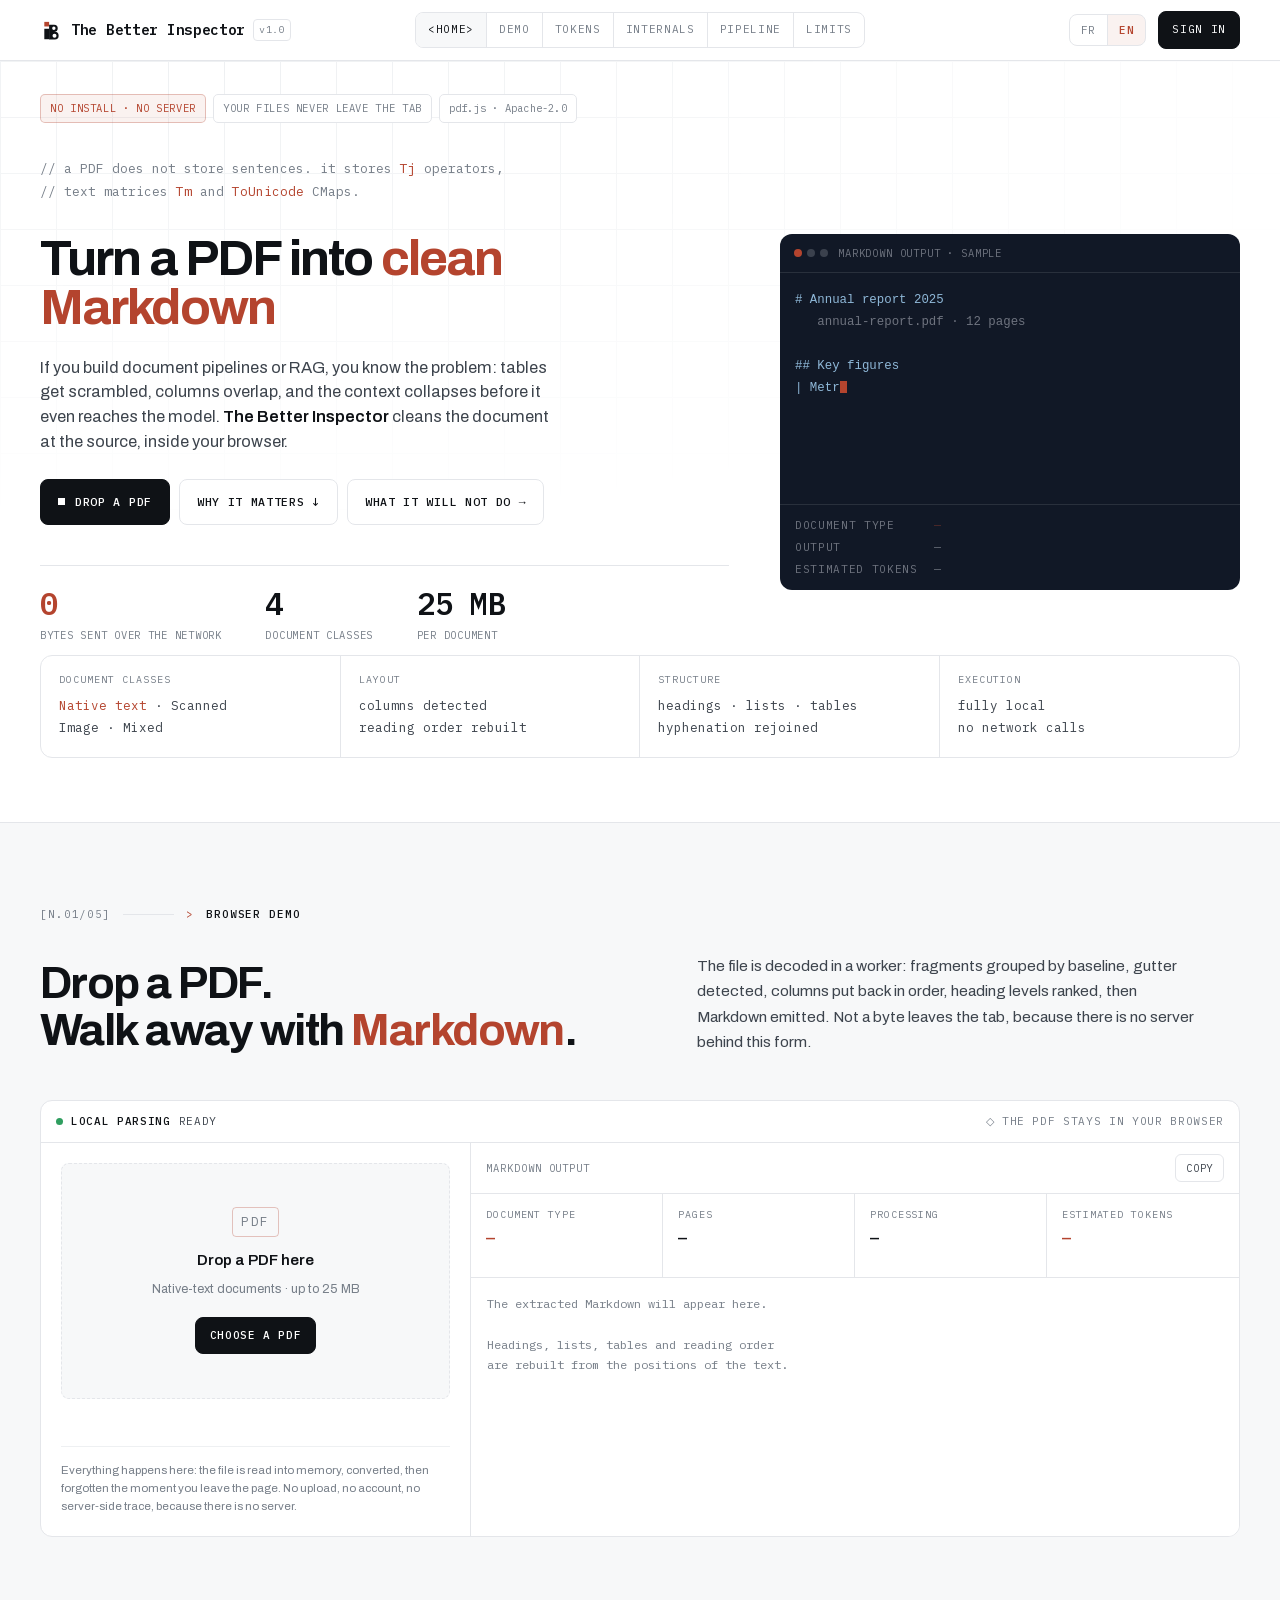
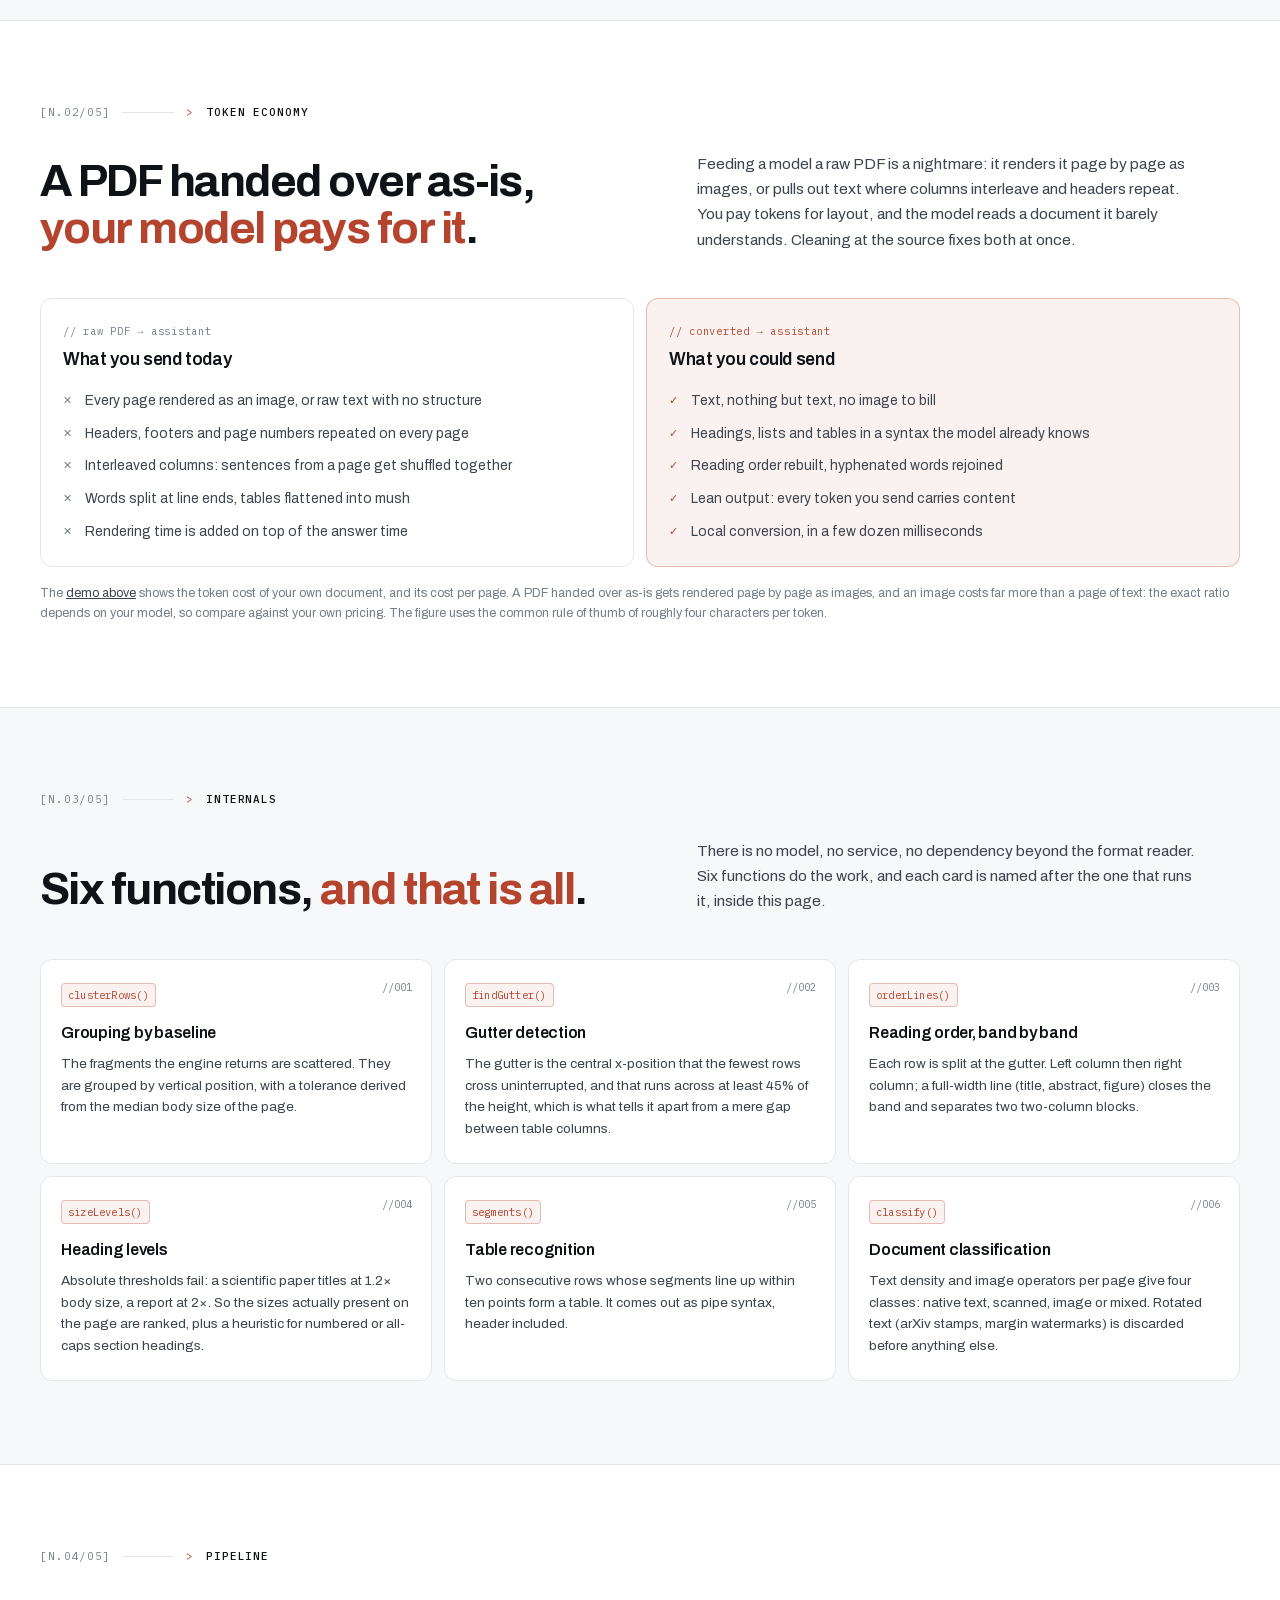
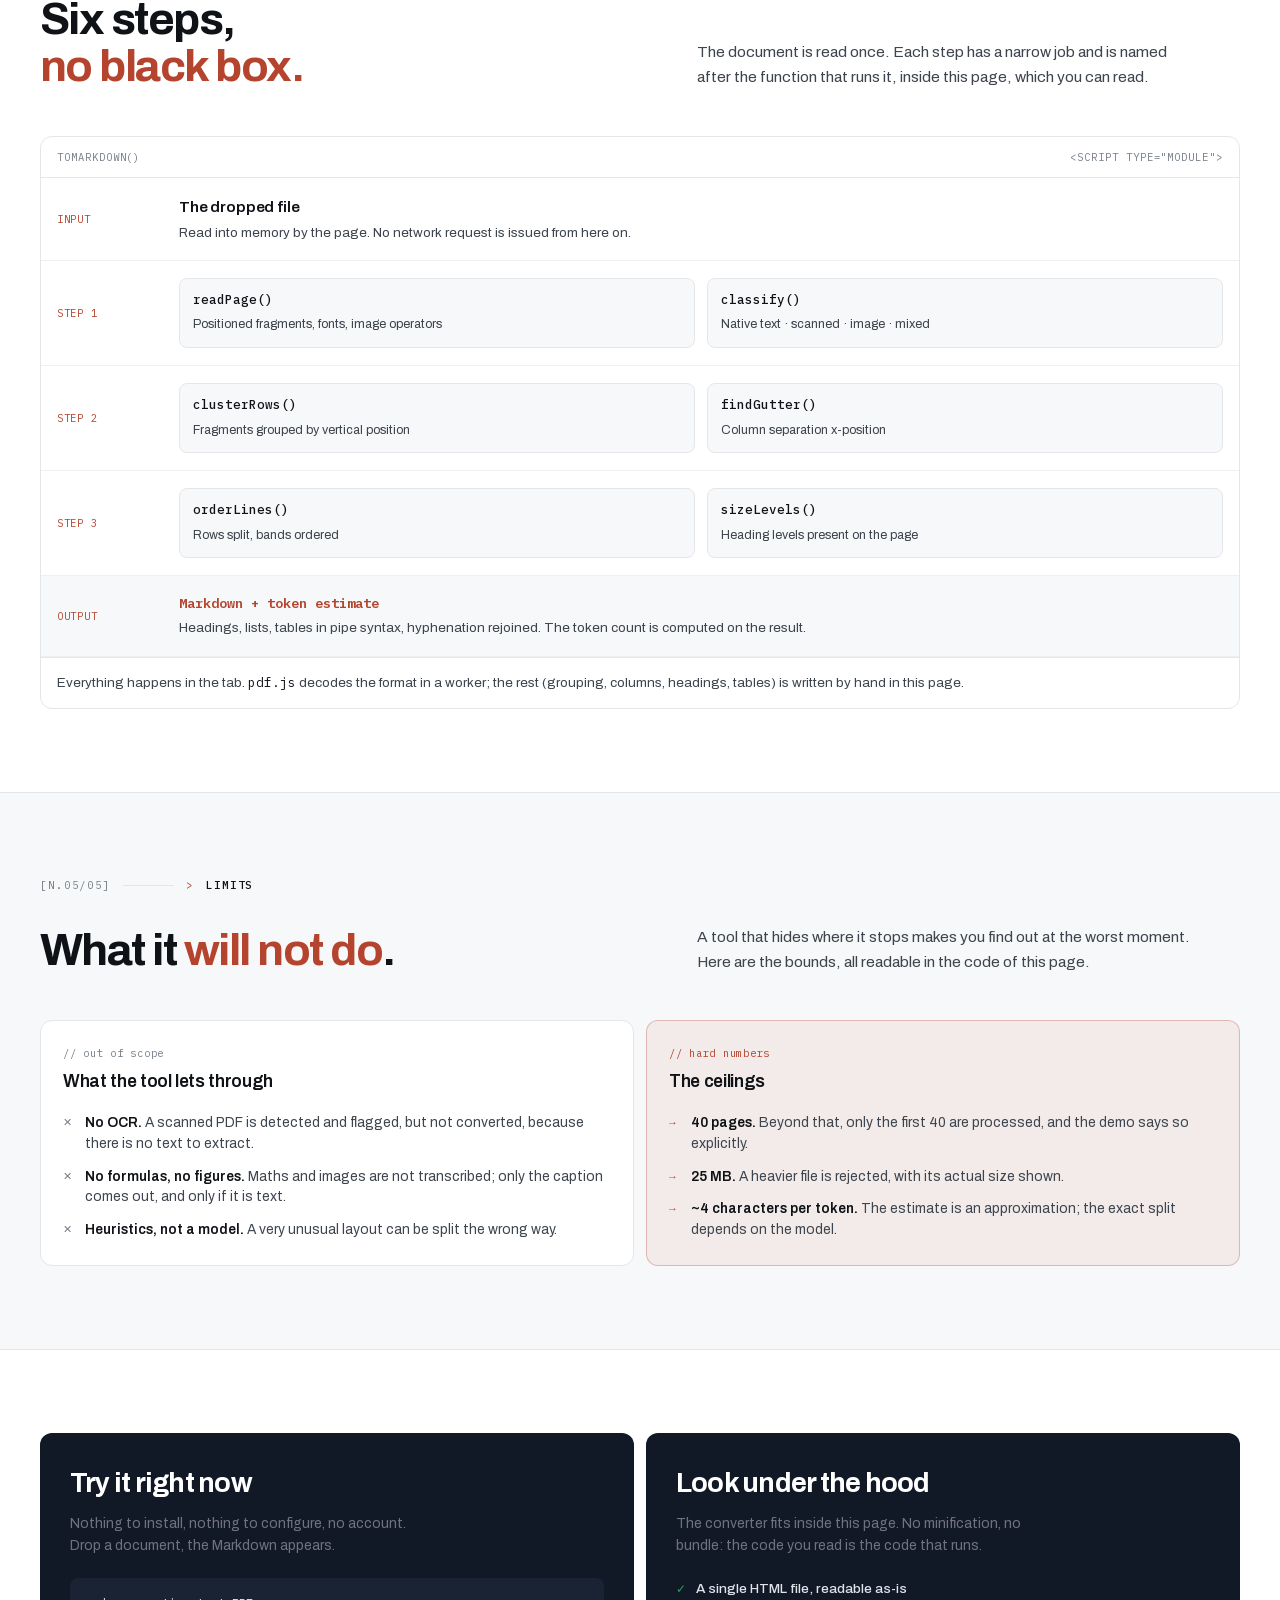
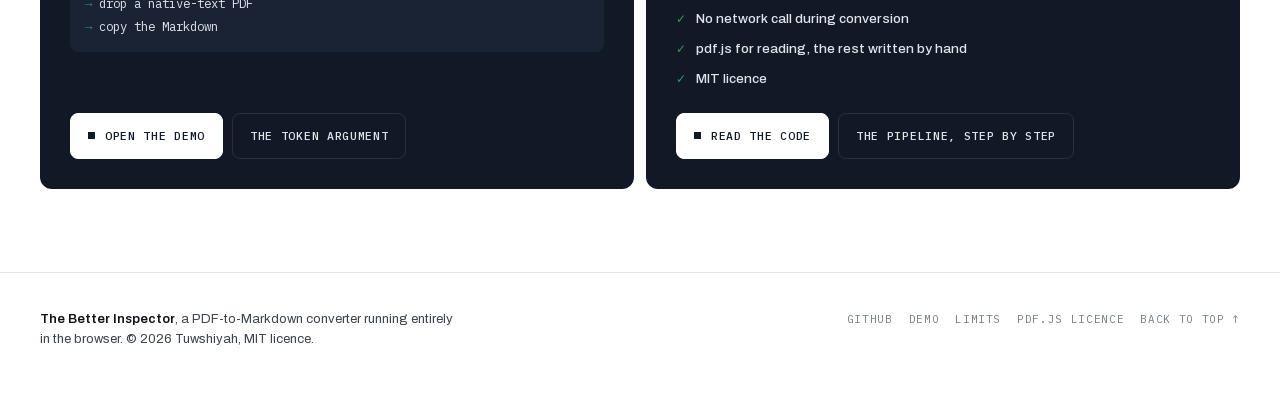
==== commit d66a283a: "Centre le menu et place Connexion en fin de barre La barre passe en grille de trois colonnes : marqu" ====
--- a/index.html
+++ b/index.html
@@ -182,8 +182,13 @@
 /* ── Navigation : rangée de pastilles mono ─────────────────────── */
 .nav{position:sticky;top:0;z-index:60;background:rgba(255,255,255,.85);
   backdrop-filter:blur(14px) saturate(1.5);border-bottom:1px solid var(--line)}
-.nav-in{display:flex;align-items:center;gap:14px;height:60px}
-.brand{display:flex;align-items:center;gap:8px;text-decoration:none;margin-right:auto;min-width:0}
+.nav-in{display:grid;grid-template-columns:minmax(0,1fr) auto minmax(0,1fr);align-items:center;gap:14px;height:60px}
+/* colonnes fixees : un element en display:none quitte la grille, et
+   sans cet ancrage le bloc de droite glisserait au centre */
+.brand{grid-column:1}
+.navlinks{grid-column:2;justify-self:center}
+.nav-right{grid-column:3;justify-self:end;display:flex;align-items:center;gap:12px;min-width:0}
+.brand{display:flex;align-items:center;gap:8px;text-decoration:none;min-width:0}
 .mark{width:23px;height:23px;flex:none;color:var(--ink)}
 @media(max-width:440px){.mark{width:20px;height:20px}}
 .brand b{font-family:var(--mono);font-size:14.5px;font-weight:600;letter-spacing:-.02em;white-space:nowrap}
@@ -202,7 +207,7 @@
   color:#fff;transition:background .16s,border-color .16s}
 .gh:hover{background:var(--oxide);border-color:var(--oxide)}
 .lang{display:flex;border:1px solid var(--line);border-radius:var(--r);overflow:hidden;
-  background:var(--bg);flex:none;margin-left:16px}
+  background:var(--bg);flex:none}
 .lang button{font-family:var(--mono);font-size:11px;letter-spacing:.06em;color:var(--muted);
   background:none;border:0;border-right:1px solid var(--line);padding:8px 11px;cursor:pointer;
   transition:color .16s,background .16s}
@@ -210,15 +215,20 @@
 .lang button:hover{color:var(--ink);background:var(--bg-alt)}
 /* la langue active reprend l'accent du titre (« Markdown propre ») */
 .lang button[aria-pressed=true]{color:var(--oxide);background:var(--oxide-soft);font-weight:500}
-@media(max-width:1000px){.navlinks a.opt{display:none}}
-@media(max-width:560px){.chip{display:none}.navlinks{display:none}.lang{margin-left:0}}
+@media(max-width:1100px){.navlinks a.opt{display:none}}
+@media(max-width:800px){.navlinks{display:none}}
+@media(max-width:560px){.chip{display:none}}
 /* la marque et le sélecteur doivent tenir sans troncature */
 @media(max-width:440px){
   .nav-in{gap:10px}
+  .nav-right{gap:8px}
   .brand b{font-size:12.5px}
   .lang button{padding:8px 8px}
   .gh{padding:8px 10px}
 }
+/* sous 430 px, la marque se reduit a son monogramme : c'est ce qui
+   laisse la place au selecteur de langue et a l'action principale */
+@media(max-width:430px){ .brand b{display:none} }
 
 /* ── Boutons ───────────────────────────────────────────────────── */
 .btn{display:inline-flex;align-items:center;gap:10px;font-family:var(--mono);font-size:11.5px;
@@ -536,10 +546,12 @@
       <a class="opt" href="#architecture" data-i18n="nav.chain">Chaîne</a>
       <a href="#limites" data-i18n="nav.limits">Limites</a>
     </div>
-    <a class="gh" href="login.html" data-i18n="nav.login">Connexion</a>
-    <div class="lang" role="group" aria-label="Langue / Language">
-      <button type="button" data-lang="fr" aria-pressed="true">FR</button>
-      <button type="button" data-lang="en" aria-pressed="false">EN</button>
+    <div class="nav-right">
+      <div class="lang" role="group" aria-label="Langue / Language">
+        <button type="button" data-lang="fr" aria-pressed="true">FR</button>
+        <button type="button" data-lang="en" aria-pressed="false">EN</button>
+      </div>
+      <a class="gh" href="login.html" data-i18n="nav.login">Connexion</a>
     </div>
   </div>
 </nav>
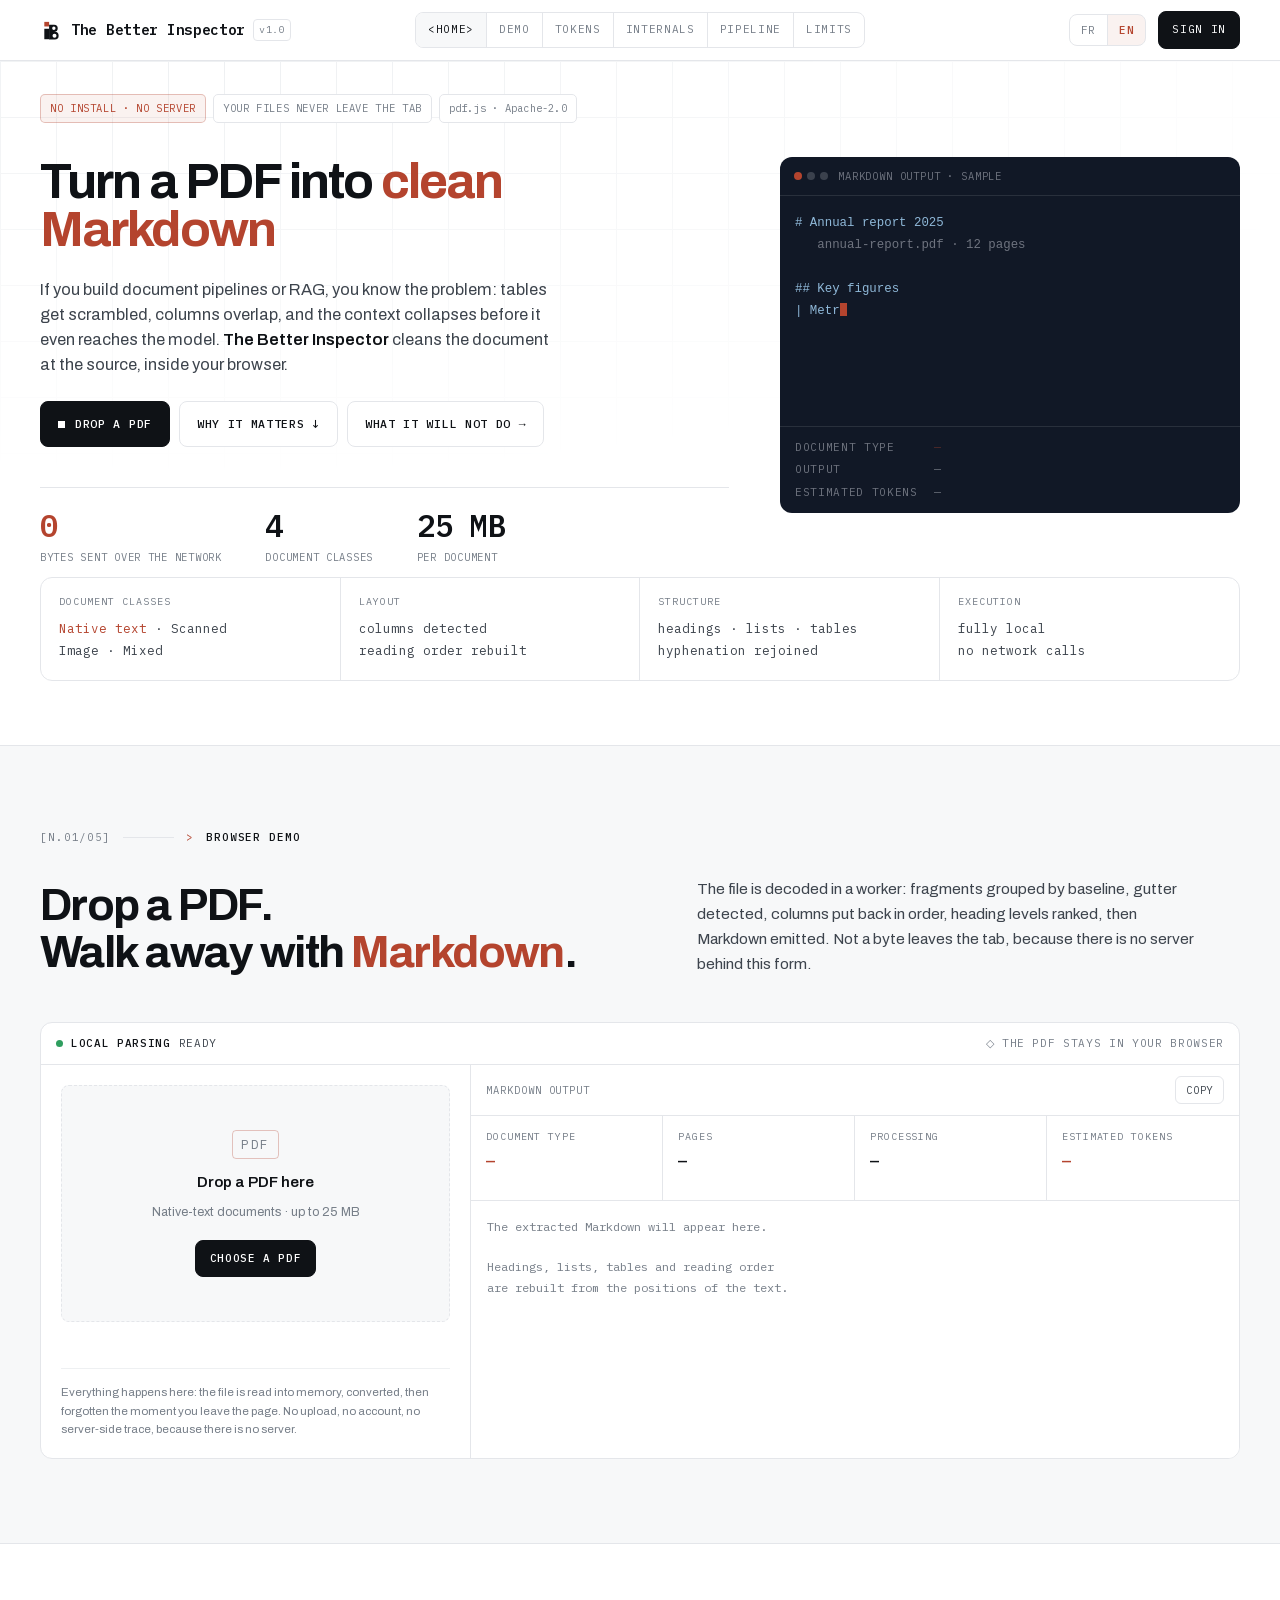
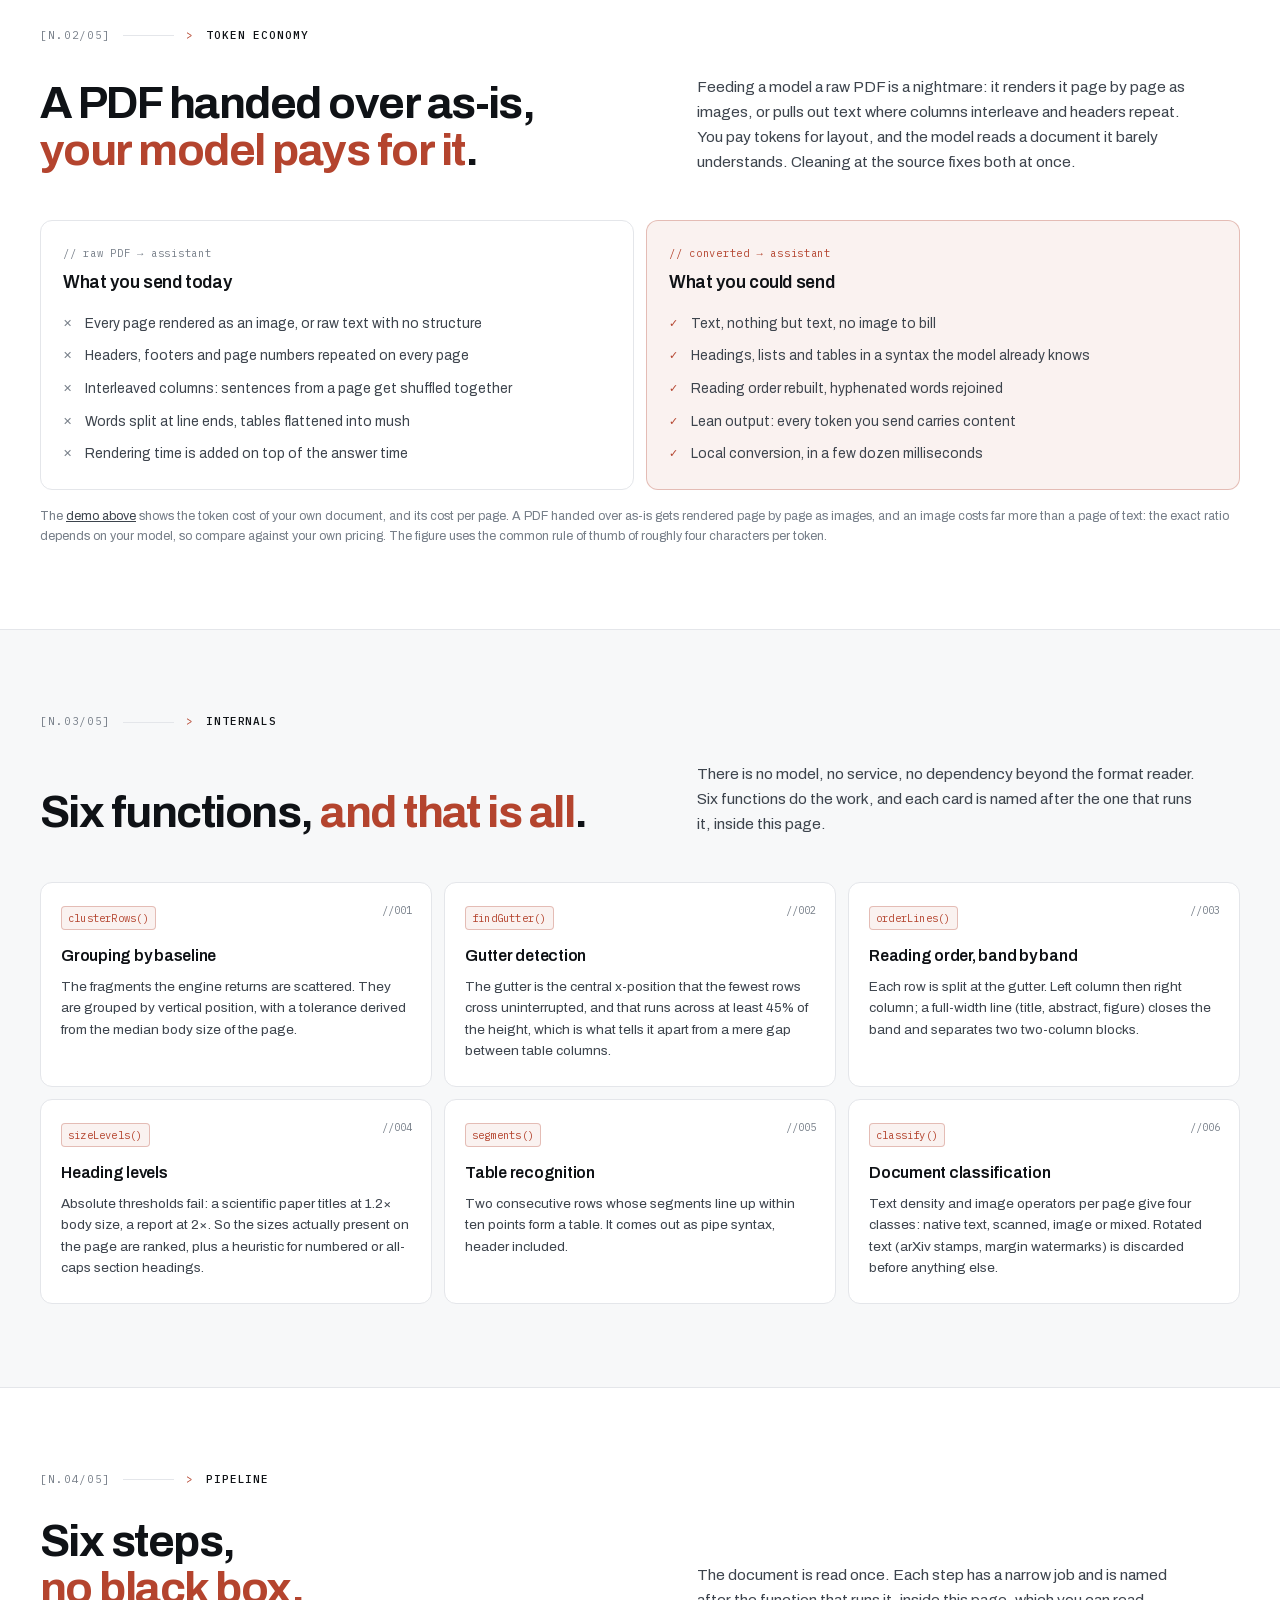
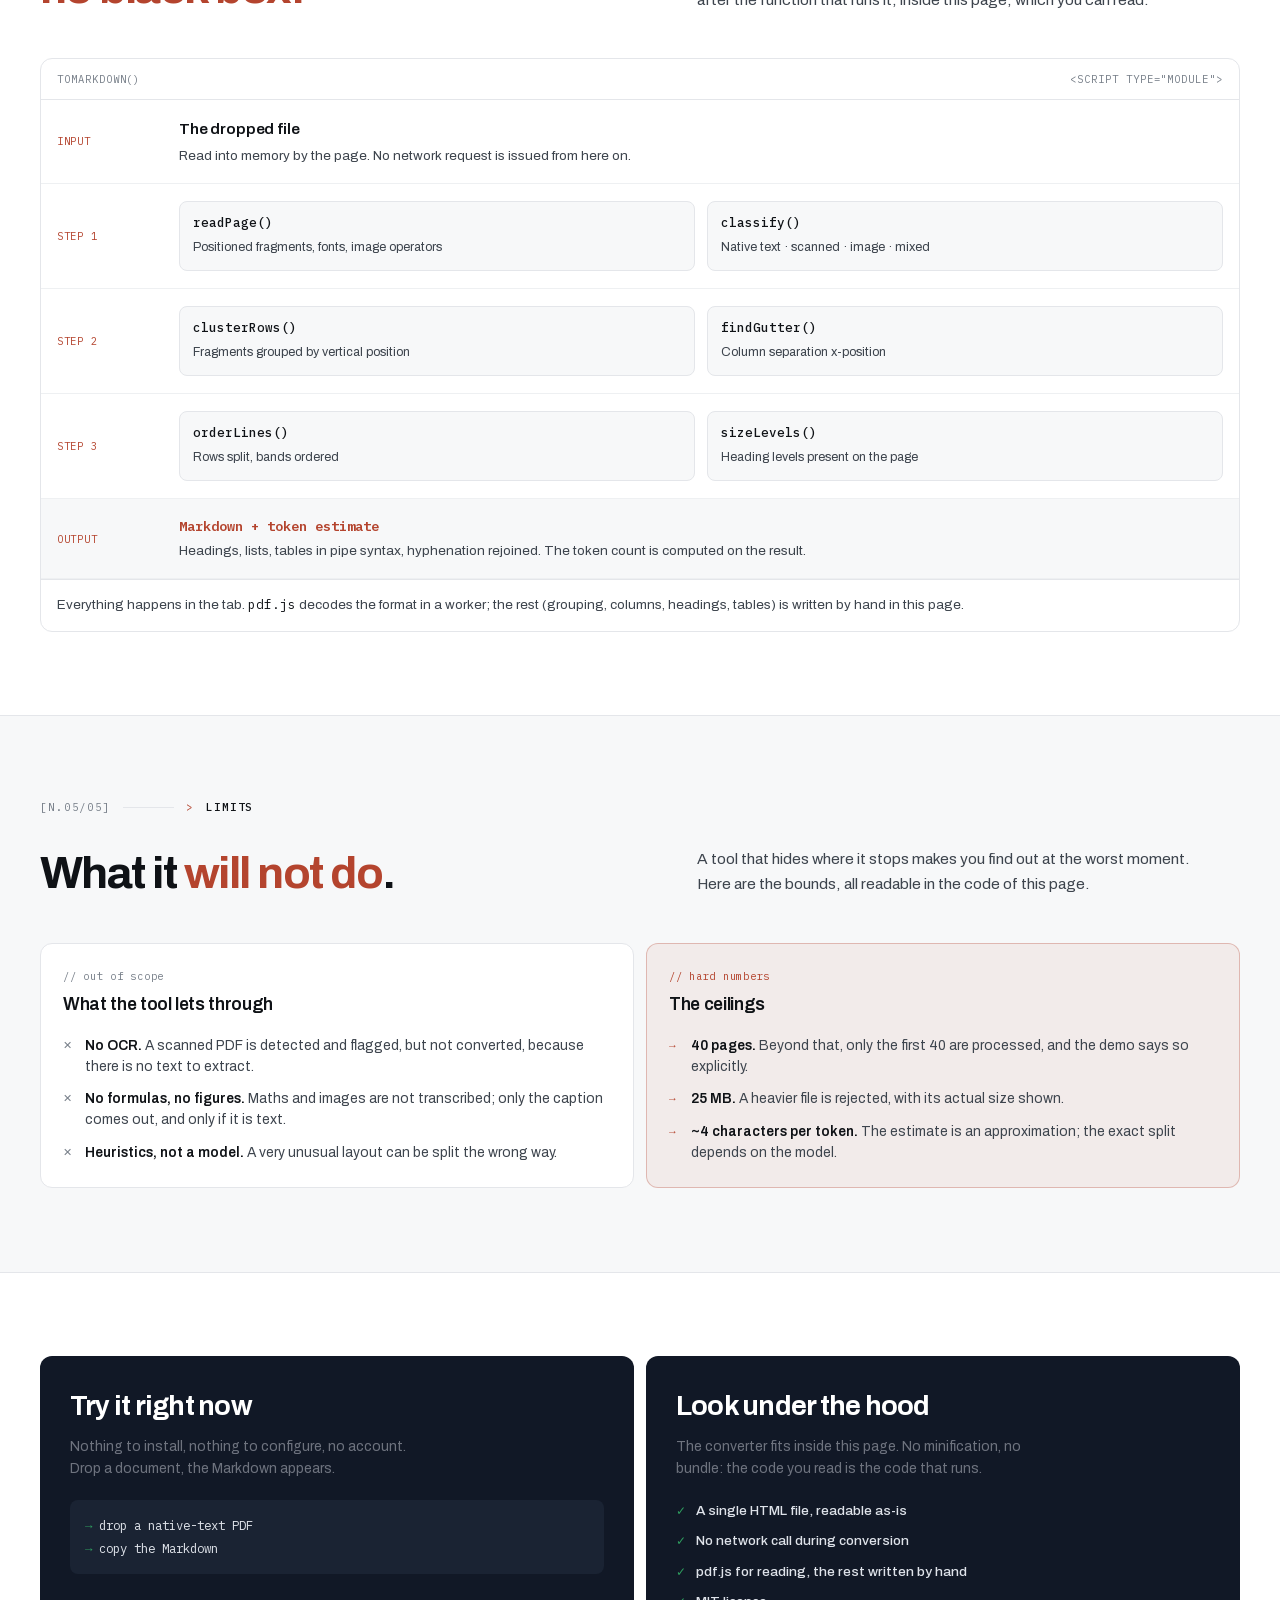
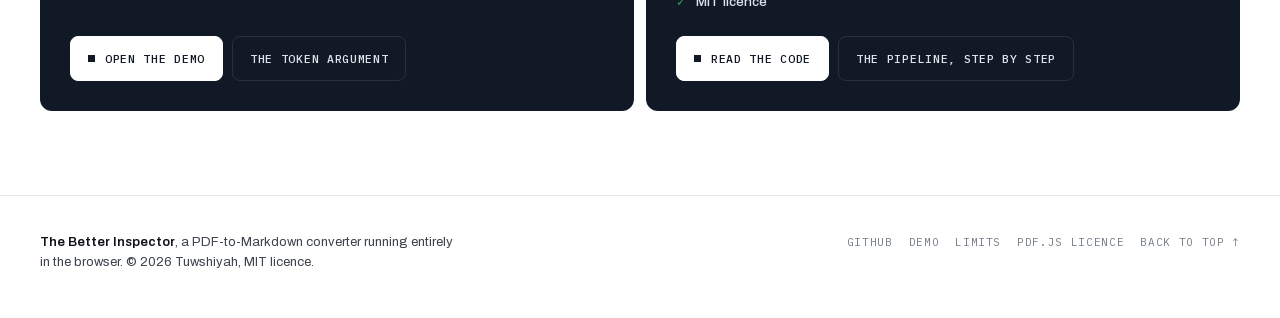
==== commit 44f6b062: "Rend la navigation atteignable sous 800 px Sous 800 px, .navlinks passait en display:none sans rien " ====
--- a/index.html
+++ b/index.html
@@ -215,8 +215,38 @@
 .lang button:hover{color:var(--ink);background:var(--bg-alt)}
 /* la langue active reprend l'accent du titre (« Markdown propre ») */
 .lang button[aria-pressed=true]{color:var(--oxide);background:var(--oxide-soft);font-weight:500}
+/* ── Menu mobile ───────────────────────────────────────────────────
+   Le bouton n'existe que sous 800 px, la ou la barre de liens n'a
+   plus la place de tenir : elle s'y deplie sous la barre au lieu de
+   disparaitre sans recours. */
+.burger{display:none;align-items:center;justify-content:center;flex:none;
+  width:33px;height:33px;padding:0;cursor:pointer;color:var(--muted);
+  background:var(--bg);border:1px solid var(--line);border-radius:var(--r);
+  transition:color .16s,background .16s}
+.burger:hover{color:var(--ink);background:var(--bg-alt)}
+.burger[aria-expanded=true]{color:var(--oxide);background:var(--oxide-soft);border-color:var(--oxide-line)}
+.burger svg{width:15px;height:15px;display:block}
+.burger .ico-close,.burger[aria-expanded=true] .ico-open{display:none}
+.burger[aria-expanded=true] .ico-close{display:block}
+
 @media(max-width:1100px){.navlinks a.opt{display:none}}
-@media(max-width:800px){.navlinks{display:none}}
+@media(max-width:800px){
+  .burger{display:inline-flex}
+  /* .nav est sticky, donc positionne : le panneau s'ancre dessus.
+     justify-self:center vient de la barre horizontale et ferait
+     retrecir le panneau au lieu de l'etirer entre left et right */
+  .navlinks{display:none;position:absolute;left:0;right:0;top:60px;
+    justify-self:stretch;
+    flex-direction:column;border-radius:0;border-left:0;border-right:0;
+    box-shadow:0 14px 30px rgba(15,18,22,.10)}
+  .navlinks.open{display:flex}
+  .navlinks a{border-right:0;border-bottom:1px solid var(--line);
+    padding:13px 22px;font-size:12px}
+  .navlinks a:last-child{border-bottom:0}
+  /* les deux entrees repliees des 1100 px retrouvent leur place ici :
+     le panneau a la hauteur qu'une barre horizontale n'avait pas */
+  .navlinks a.opt{display:block}
+}
 @media(max-width:560px){.chip{display:none}}
 /* la marque et le sélecteur doivent tenir sans troncature */
 @media(max-width:440px){
@@ -281,11 +311,6 @@
   color:var(--muted);background:var(--bg);border:1px solid var(--line);border-radius:5px;padding:5px 9px}
 .tag-hot{color:var(--oxide);border-color:var(--oxide-line);background:var(--oxide-soft)}
 .tag-code{text-transform:none;letter-spacing:.02em}
-
-/* l'épigraphe technique, en commentaire de code */
-.epigraph{margin:0 0 clamp(20px,2.6vw,30px);font-family:var(--mono);
-  font-size:clamp(11.5px,1vw,13px);line-height:1.85;color:var(--muted);max-width:70ch}
-.epigraph b{font-weight:400;color:var(--oxide)}
 
 h1{margin:0;font-size:clamp(31px,3.9vw,52px);font-weight:700;line-height:.98;letter-spacing:-.038em;max-width:17ch}
 h1 em{font-style:normal;color:var(--oxide)}
@@ -508,7 +533,6 @@
 .js .rv.in{opacity:1;transform:none;transition:opacity .6s cubic-bezier(.22,1,.36,1),transform .6s cubic-bezier(.22,1,.36,1)}
 @keyframes fade-up{from{opacity:0;transform:translateY(10px)}to{opacity:1;transform:none}}
 .js .tags{animation:fade-up .5s both}
-.js .epigraph{animation:fade-up .5s .12s both}
 .js h1{animation:fade-up .6s .26s both cubic-bezier(.22,1,.36,1)}
 .js .lede,.js .cta-row,.js .stats{animation:fade-up .6s .46s both}
 .js .hero .term{animation:fade-up .6s .52s both}
@@ -517,7 +541,7 @@
 @media(prefers-reduced-motion:reduce){
   html{scroll-behavior:auto}
   .js .rv,.js .rv.in{opacity:1;transform:none;transition:none}
-  .js .tags,.js .epigraph,.js h1,.js .lede,.js .cta-row,.js .stats,.js .hero .term,.js .pkgs,.js .specs{animation:none}
+  .js .tags,.js h1,.js .lede,.js .cta-row,.js .stats,.js .hero .term,.js .pkgs,.js .specs{animation:none}
   .dot-run,.tcur{animation:none}
   .tcur{display:none}
   .btn:hover,.card:hover,.pkg:hover{transform:none}
@@ -538,7 +562,7 @@
       </svg>
       <b>The Better Inspector</b><span class="chip">v1.0</span>
     </a>
-    <div class="navlinks">
+    <div class="navlinks" id="navlinks">
       <a class="cur" href="#haut" data-i18n="nav.home">&lt;accueil&gt;</a>
       <a href="#demo" data-i18n="nav.demo">Démo</a>
       <a href="#jetons" data-i18n="nav.tokens">Jetons</a>
@@ -552,6 +576,15 @@
         <button type="button" data-lang="en" aria-pressed="false">EN</button>
       </div>
       <a class="gh" href="login.html" data-i18n="nav.login">Connexion</a>
+      <button class="burger" id="burger" type="button" aria-label="Menu"
+              aria-expanded="false" aria-controls="navlinks">
+        <svg class="ico-open" viewBox="0 0 16 16" aria-hidden="true">
+          <path d="M1 3.5h14M1 8h14M1 12.5h14" fill="none" stroke="currentColor" stroke-width="1.5"/>
+        </svg>
+        <svg class="ico-close" viewBox="0 0 16 16" aria-hidden="true">
+          <path d="M3 3l10 10M13 3L3 13" fill="none" stroke="currentColor" stroke-width="1.5"/>
+        </svg>
+      </button>
     </div>
   </div>
 </nav>
@@ -568,11 +601,6 @@
             <span class="tag" data-i18n="hero.tag2">Vos fichiers ne quittent pas l'onglet</span>
             <span class="tag tag-code">pdf.js · Apache-2.0</span>
           </div>
-
-          <p class="epigraph" data-i18n="hero.epigraph">
-            // un PDF ne stocke pas de phrases. il stocke des opérateurs <b>Tj</b>,<br>
-            // des matrices de texte <b>Tm</b> et des CMaps <b>ToUnicode</b>.
-          </p>
         </div>
 
         <div class="hero-body">
@@ -940,7 +968,6 @@
  "nav.limits": "Limits",
  "hero.tag1": "No install · no server",
  "hero.tag2": "Your files never leave the tab",
- "hero.epigraph": "// a PDF does not store sentences. it stores <b>Tj</b> operators,<br>\n            // text matrices <b>Tm</b> and <b>ToUnicode</b> CMaps.",
  "hero.h1": "Turn a PDF into <em>clean Markdown</em>",
  "hero.lede": "If you build document pipelines or RAG, you know the problem: tables get scrambled, columns overlap, and the context collapses before it even reaches the model. <strong>The Better Inspector</strong> cleans the document at the source, inside your browser.",
  "hero.cta1": "<s aria-hidden=\"true\"></s>Drop a PDF",
@@ -1119,6 +1146,42 @@
   try { saved = localStorage.getItem('tbi-lang'); } catch (_) {}
   apply(saved || (/^fr\b/i.test(navigator.language || '') ? 'fr' : 'en'));
 })();
+
+/* ── Menu mobile ───────────────────────────────────────────────────
+   Le panneau est la barre de liens elle-meme, repliee : une seule
+   liste a maintenir, et les traductions suivent sans rien dupliquer. */
+(function () {
+  var burger = document.getElementById('burger');
+  var links = document.getElementById('navlinks');
+  if (!burger || !links) return;
+
+  function setOpen(open) {
+    links.classList.toggle('open', open);
+    burger.setAttribute('aria-expanded', String(open));
+  }
+
+  burger.addEventListener('click', function () {
+    setOpen(burger.getAttribute('aria-expanded') !== 'true');
+  });
+
+  // une ancre suivie, le menu n'a plus de raison de rester ouvert
+  links.addEventListener('click', function (e) {
+    if (e.target.closest('a')) setOpen(false);
+  });
+
+  document.addEventListener('click', function (e) {
+    if (!e.target.closest('#navlinks') && !e.target.closest('#burger')) setOpen(false);
+  });
+  document.addEventListener('keydown', function (e) {
+    if (e.key === 'Escape') setOpen(false);
+  });
+
+  // revenir au grand format le menu ouvert laisserait un panneau
+  // orphelin, que plus aucun bouton visible ne pourrait refermer
+  addEventListener('resize', function () {
+    if (innerWidth > 800) setOpen(false);
+  });
+})();
 </script>
 
 <script>
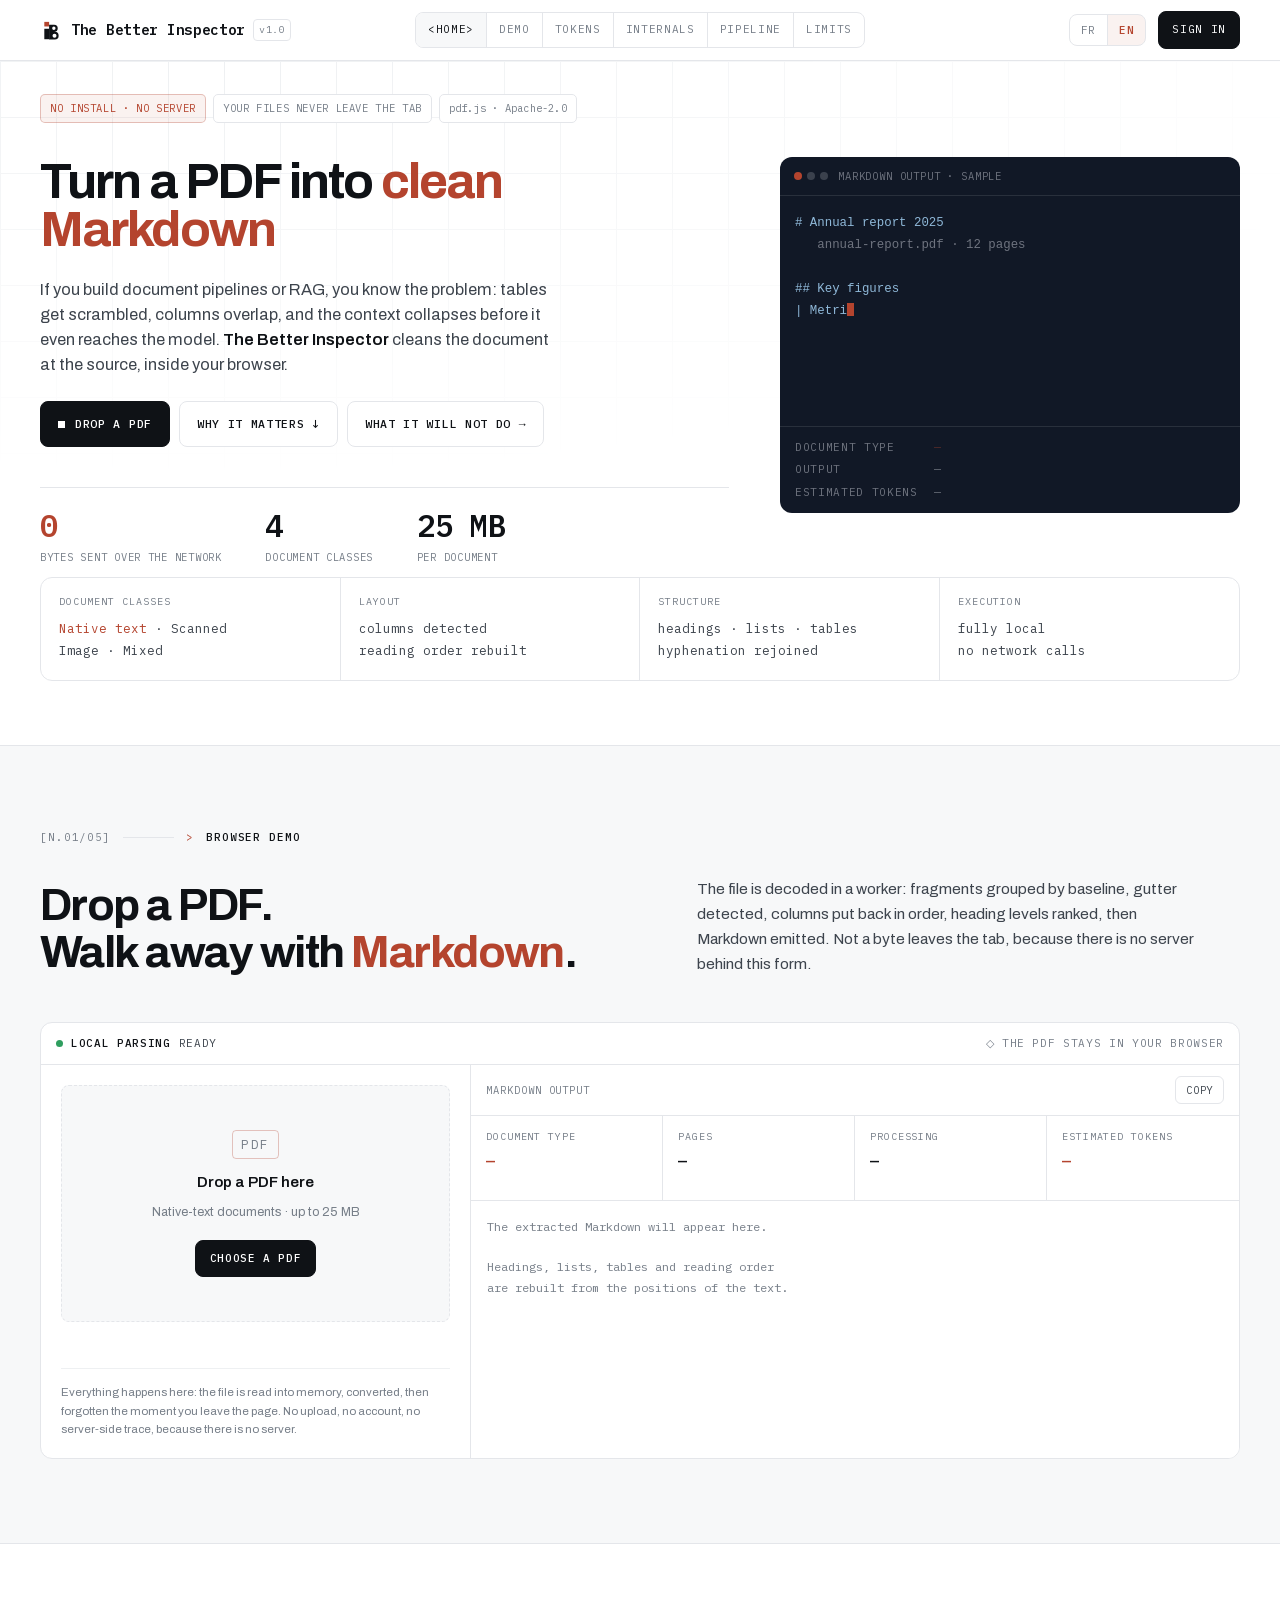
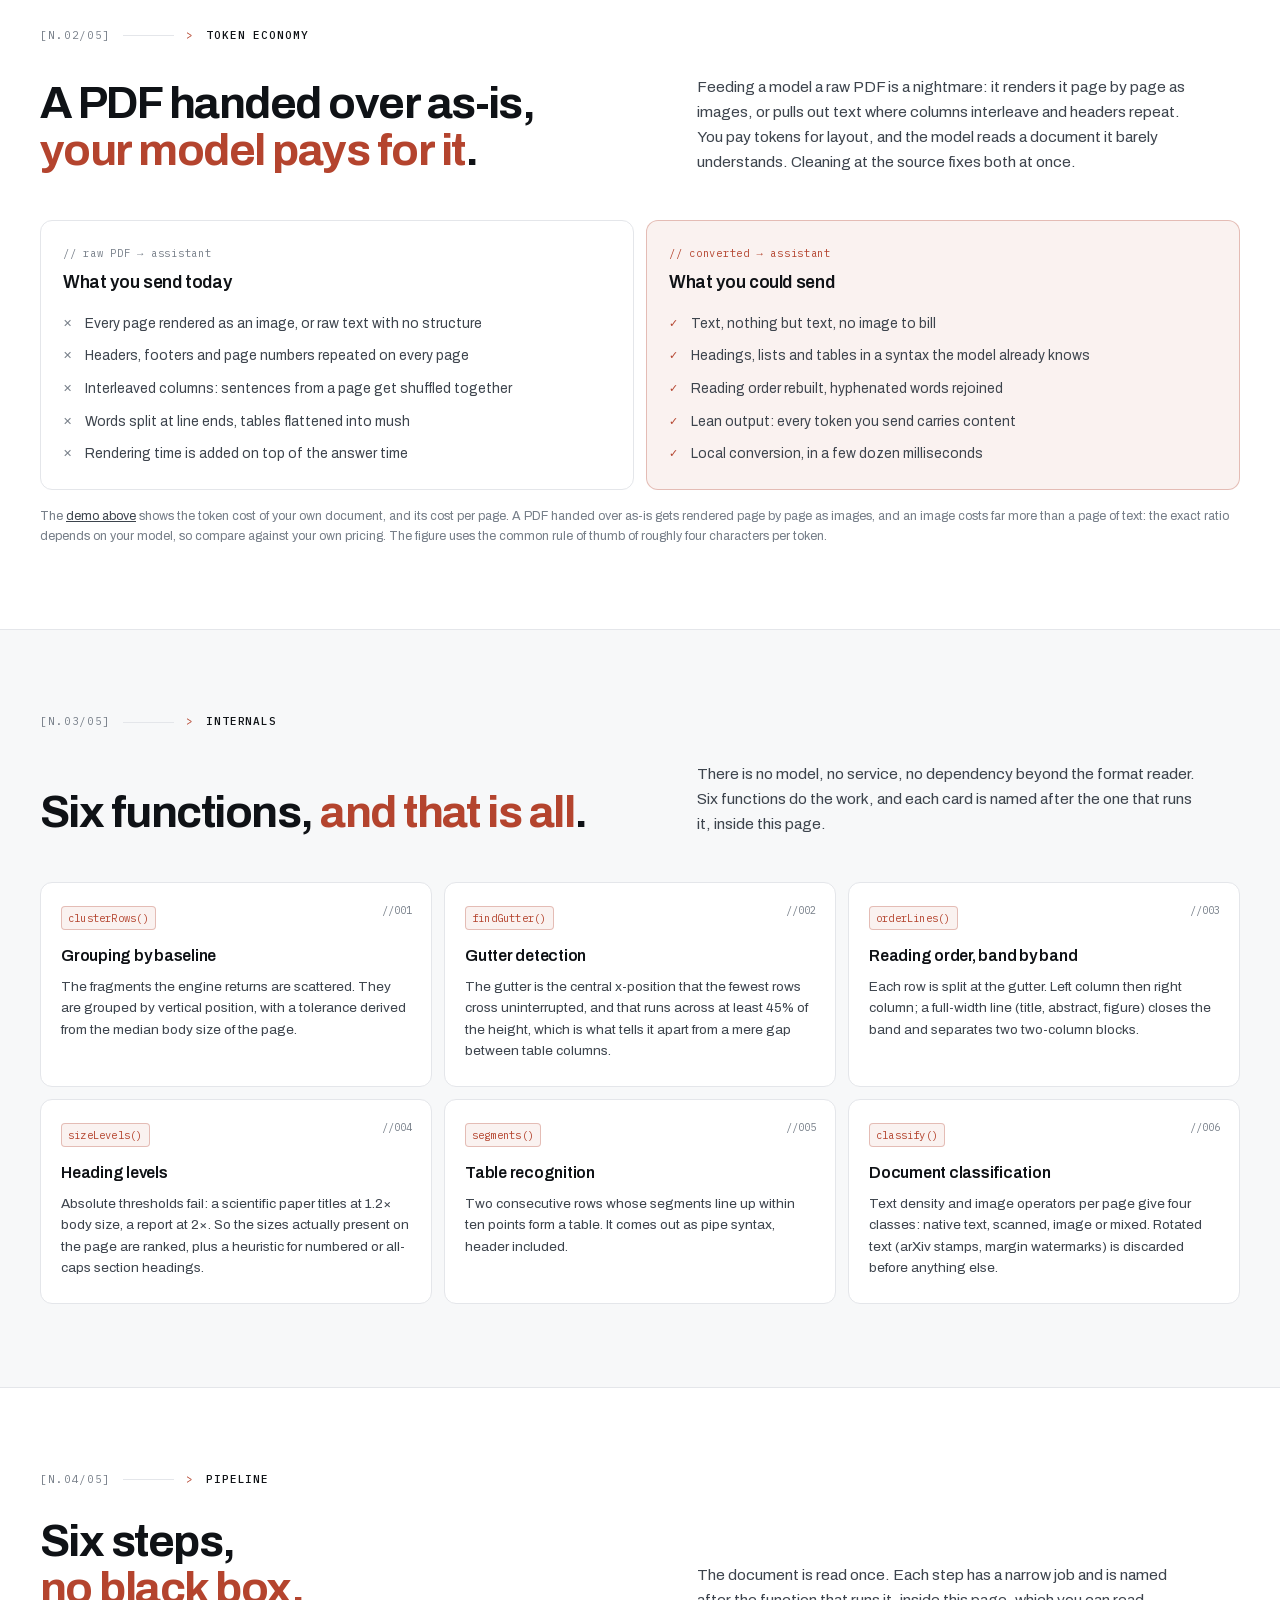
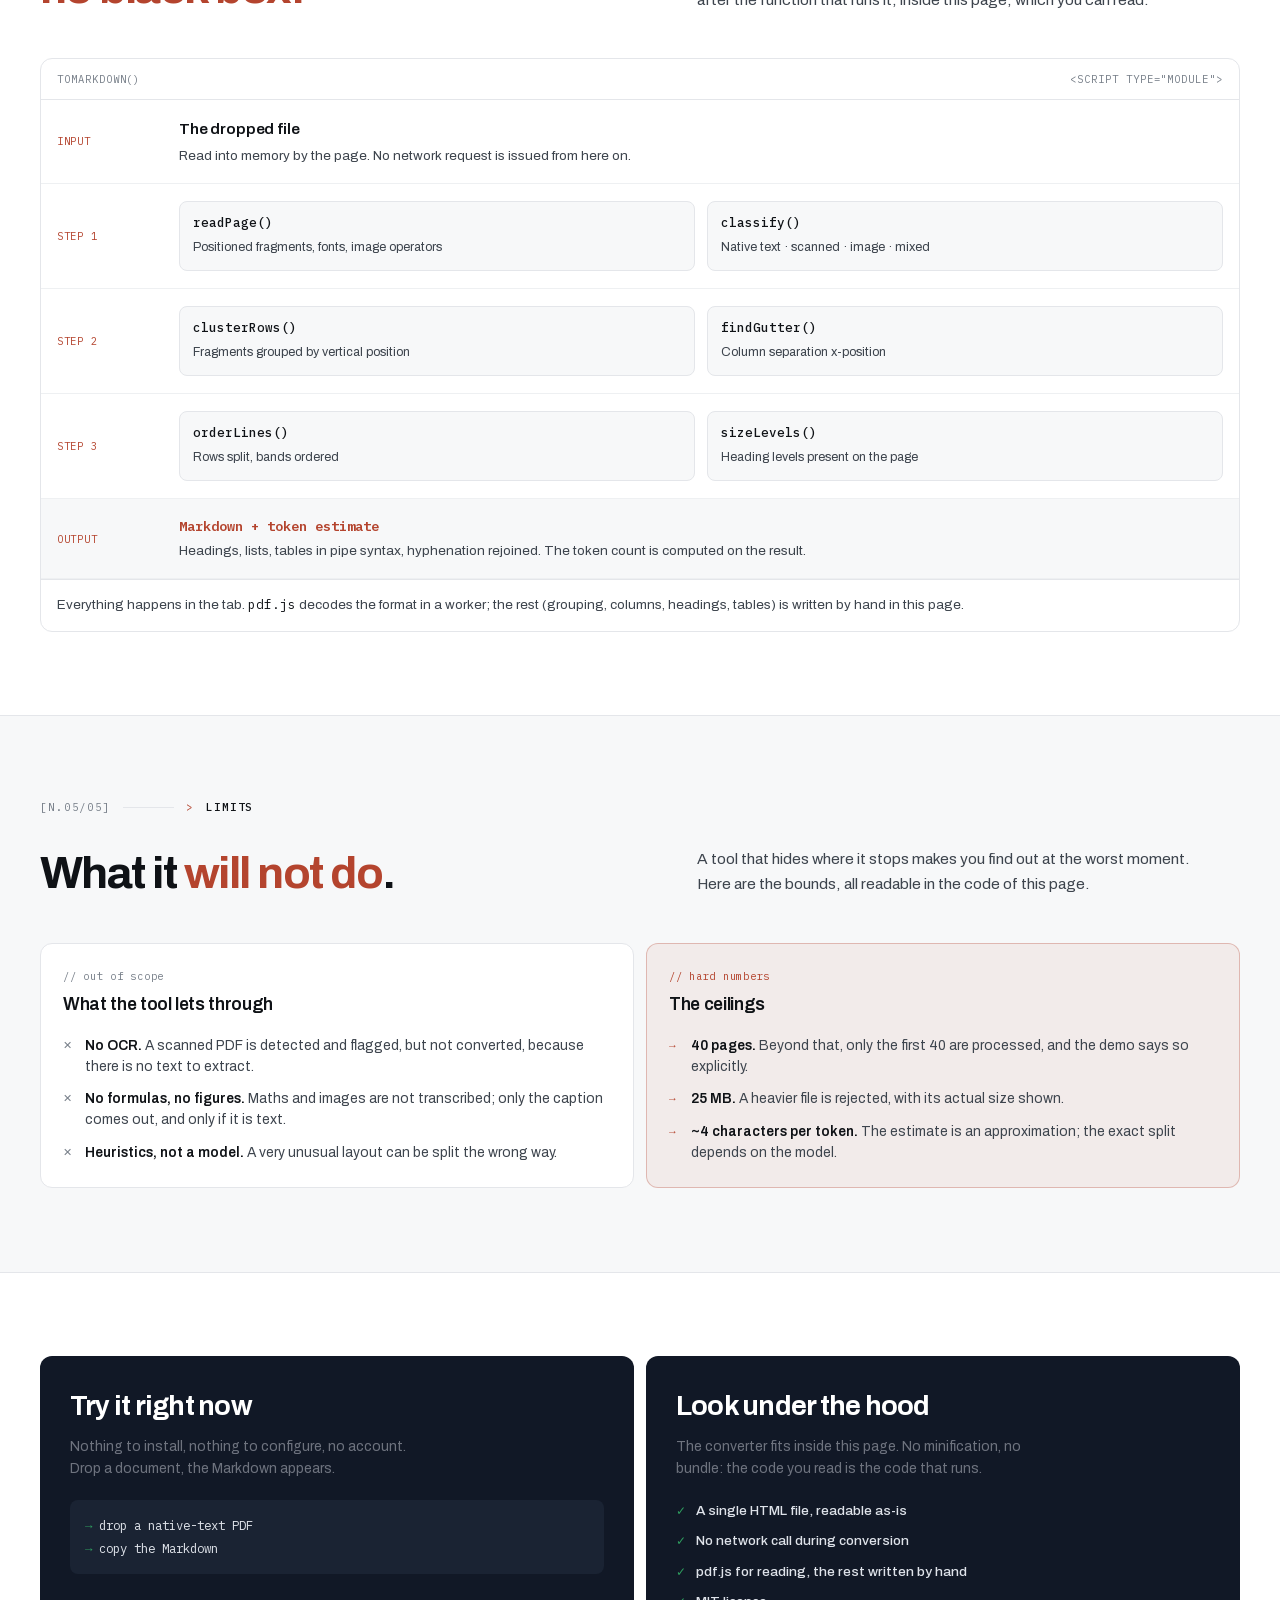
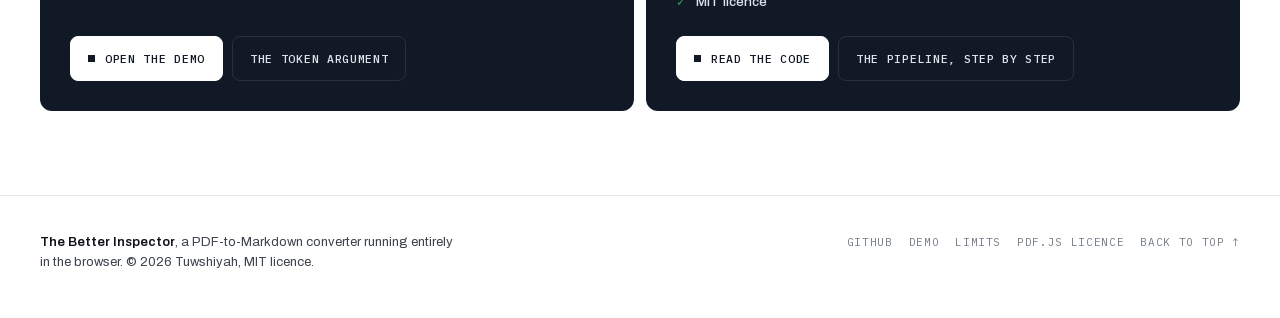
==== commit 68a978bf: "Invite a ouvrir un compte depuis la demo Cliquer la zone de depot, y entrer au clavier ou y lacher u" ====
--- a/index.html
+++ b/index.html
@@ -547,6 +547,26 @@
   .btn:hover,.card:hover,.pkg:hover{transform:none}
   *{transition-duration:.01ms!important}
 }
+
+/* ── Invitation a ouvrir un compte ─────────────────────────────────
+   Au-dessus du bandeau, qui est en z-index 60. */
+.gate[hidden]{display:none}
+.gate{position:fixed;inset:0;z-index:100;display:flex;align-items:center;justify-content:center;
+  padding:22px;background:rgba(15,18,22,.42);backdrop-filter:blur(3px)}
+.gate-card{width:100%;max-width:410px;background:var(--bg);border:1px solid var(--line);
+  border-radius:var(--r-lg);padding:clamp(24px,4vw,32px);box-shadow:0 24px 60px rgba(15,18,22,.22)}
+.gate-tag{display:flex;align-items:center;gap:10px;margin:0 0 14px;font-family:var(--mono);
+  font-size:11px;letter-spacing:.06em;text-transform:uppercase;color:var(--muted)}
+.gate-tag i{flex:1;height:1px;background:var(--line);display:block}
+.gate-card h3{margin:0 0 10px;font-size:clamp(19px,2.2vw,23px);line-height:1.25;letter-spacing:-.02em}
+.gate-card h3 em{font-style:normal;color:var(--oxide)}
+.gate-card p{margin:0 0 20px;font-size:14px;line-height:1.6;color:var(--ink-2)}
+.gate-acts{display:flex;flex-wrap:wrap;gap:9px}
+.gate-acts .btn{flex:1 1 150px;justify-content:center}
+.gate-close{display:block;width:100%;margin-top:16px;padding:0;background:none;border:0;cursor:pointer;
+  font-family:var(--mono);font-size:11px;letter-spacing:.05em;color:var(--muted);
+  text-decoration:underline;text-underline-offset:3px;transition:color .16s}
+.gate-close:hover{color:var(--oxide)}
 </style>
 </head>
 
@@ -957,6 +977,22 @@
     </div>
   </div>
 </footer>
+
+<div class="gate" id="gate" hidden role="dialog" aria-modal="true" aria-labelledby="gate-title">
+  <div class="gate-card">
+    <p class="gate-tag"><span data-i18n="gate.tag">[ accès ]</span><i></i></p>
+    <h3 id="gate-title" data-i18n="gate.h3">Un compte, et vos <em>Markdown</em> vous suivent.</h3>
+    <p data-i18n="gate.body">
+      La conversion se fait toujours dans votre navigateur : le PDF ne part jamais.
+      Le compte sert à retrouver le Markdown produit d'une session à l'autre.
+    </p>
+    <div class="gate-acts">
+      <a class="btn btn-primary" id="gate-up" href="login.html?mode=up" data-i18n="gate.up"><s aria-hidden="true"></s>Créer un compte</a>
+      <a class="btn" id="gate-in" href="login.html" data-i18n="gate.in">Se connecter</a>
+    </div>
+    <button class="gate-close" id="gate-close" type="button" data-i18n="gate.close">Revenir au site</button>
+  </div>
+</div>
 
 <script type="application/json" id="i18n">
 {
@@ -1088,7 +1124,13 @@
  "_ogd": "PDF → structured Markdown, fully client-side. Your files never leave the tab.",
  "spec.aria": "Technical specifications",
  "demo.aria": "Choose or drop a PDF file",
- "nav.login": "Sign in"
+ "nav.login": "Sign in",
+ "gate.tag": "[ access ]",
+ "gate.h3": "One account, and your <em>Markdown</em> follows you.",
+ "gate.body": "Conversion still happens in your browser: the PDF never leaves it. The account is what lets you find the Markdown again from one session to the next.",
+ "gate.up": "<s aria-hidden=\"true\"></s>Create an account",
+ "gate.in": "Sign in",
+ "gate.close": "Back to the site"
 }
 </script>
 
@@ -1418,20 +1460,45 @@
   drop.setAttribute('aria-disabled', 'true');
 }
 
-/* ── Entrée du fichier ─────────────────────────────────────── */
-drop.addEventListener('click', () => input.click());
+/* ── Invitation à ouvrir un compte ───────────────────────────
+   Le focus part vers l'action principale et revient d'où il
+   venait : sans cela, refermer laisserait le clavier au début
+   de la page, loin de la zone de dépôt. */
+const gate = el('gate');
+let gateFrom = null;
+
+function openGate() {
+  gateFrom = document.activeElement;
+  gate.hidden = false;
+  document.body.style.overflow = 'hidden';
+  el('gate-up').focus();
+}
+function closeGate() {
+  if (gate.hidden) return;
+  gate.hidden = true;
+  document.body.style.overflow = '';
+  if (gateFrom && gateFrom.focus) gateFrom.focus();
+}
+
+el('gate-close').addEventListener('click', closeGate);
+// seul le fond ferme : un clic dans la carte ne doit pas la dissiper
+gate.addEventListener('click', (e) => { if (e.target === gate) closeGate(); });
+document.addEventListener('keydown', (e) => { if (e.key === 'Escape') closeGate(); });
+
+/* ── Entrée du fichier ───────────────────────────────────────
+   Toutes les portes mènent désormais à l'invitation. handle() et
+   reset() restent en place : c'est l'ouverture du sélecteur qui
+   est remplacée, pas la conversion. */
+drop.addEventListener('click', openGate);
 drop.addEventListener('keydown', (e) => {
-  if (e.key === 'Enter' || e.key === ' ') { e.preventDefault(); input.click(); }
+  if (e.key === 'Enter' || e.key === ' ') { e.preventDefault(); openGate(); }
 });
 ['dragenter', 'dragover'].forEach((t) =>
   drop.addEventListener(t, (e) => { e.preventDefault(); drop.classList.add('over'); }));
 ['dragleave', 'drop'].forEach((t) =>
   drop.addEventListener(t, () => drop.classList.remove('over')));
-drop.addEventListener('drop', (e) => {
-  e.preventDefault();
-  const f = e.dataTransfer.files && e.dataTransfer.files[0];
-  if (f) handle(f);
-});
+// un fichier lâché est une intention aussi nette qu'un clic
+drop.addEventListener('drop', (e) => { e.preventDefault(); openGate(); });
 input.addEventListener('change', () => { if (input.files[0]) handle(input.files[0]); });
 fclear.addEventListener('click', reset);
 
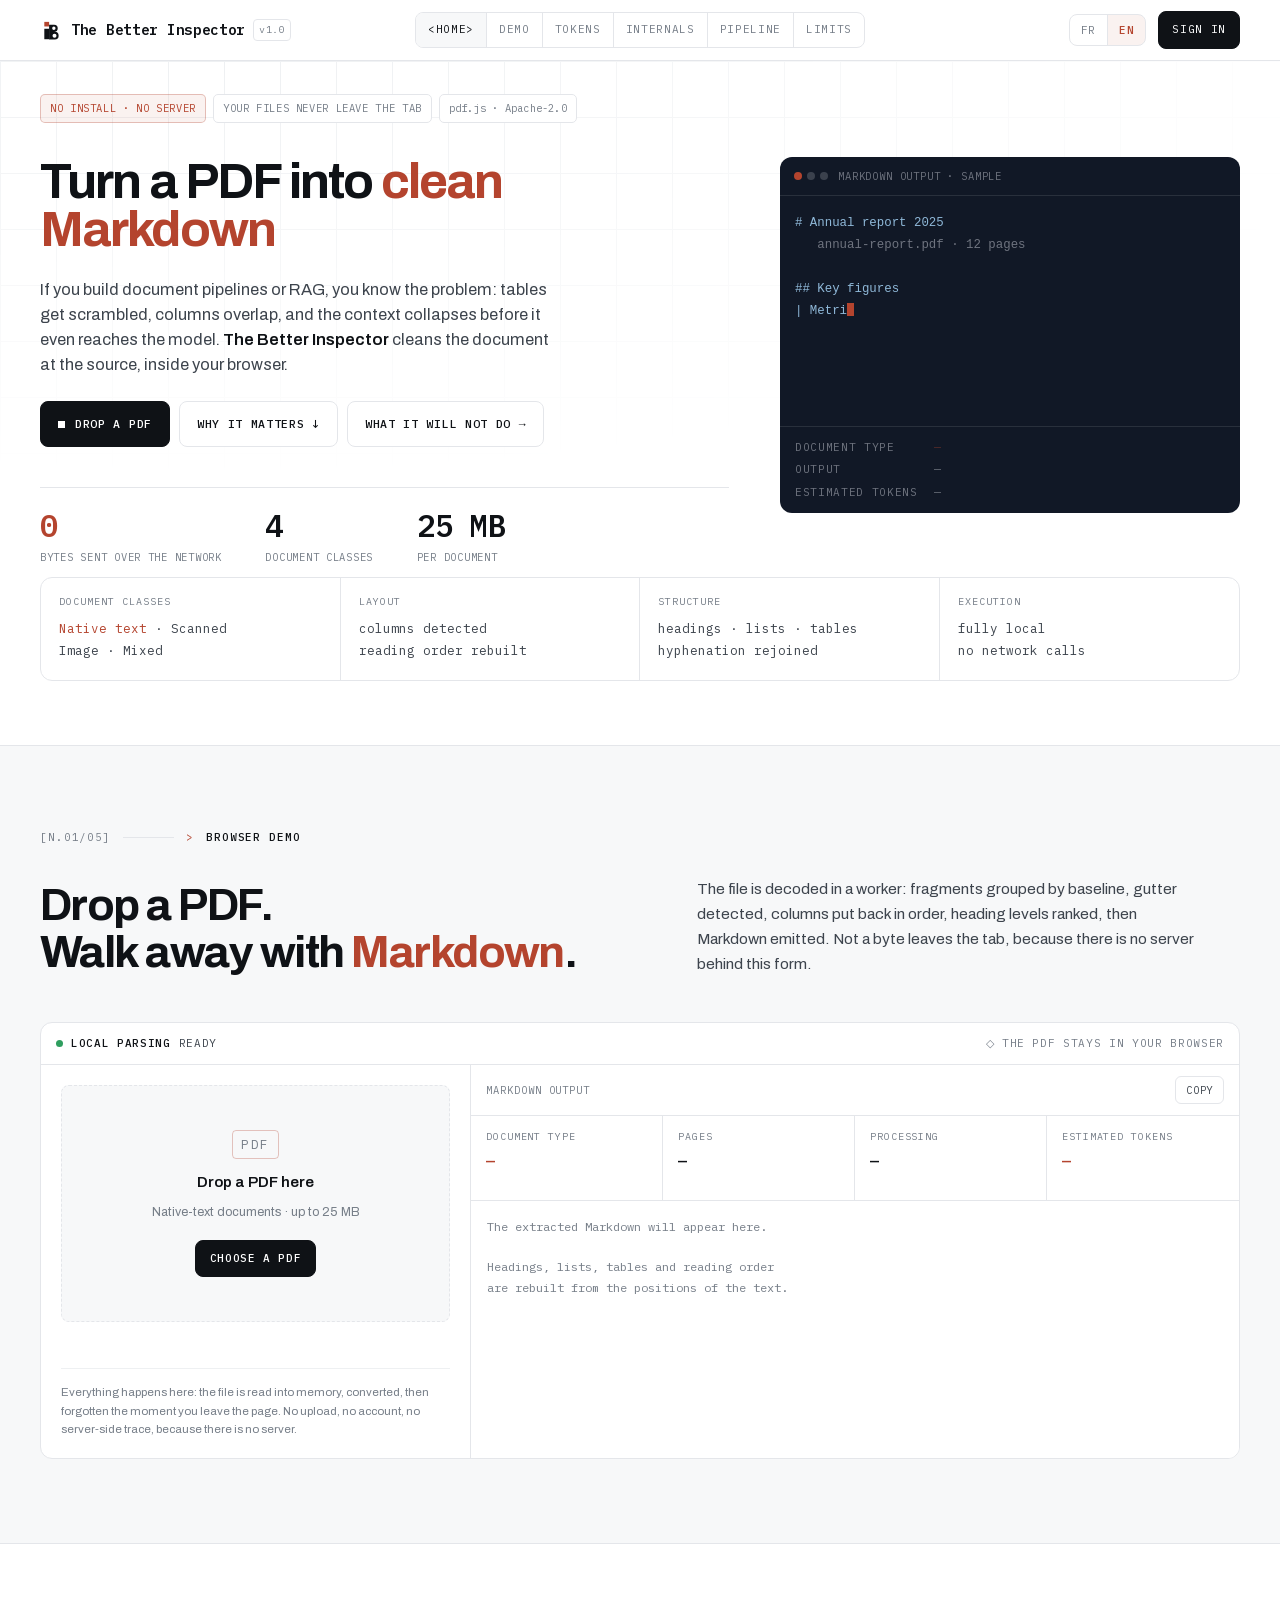
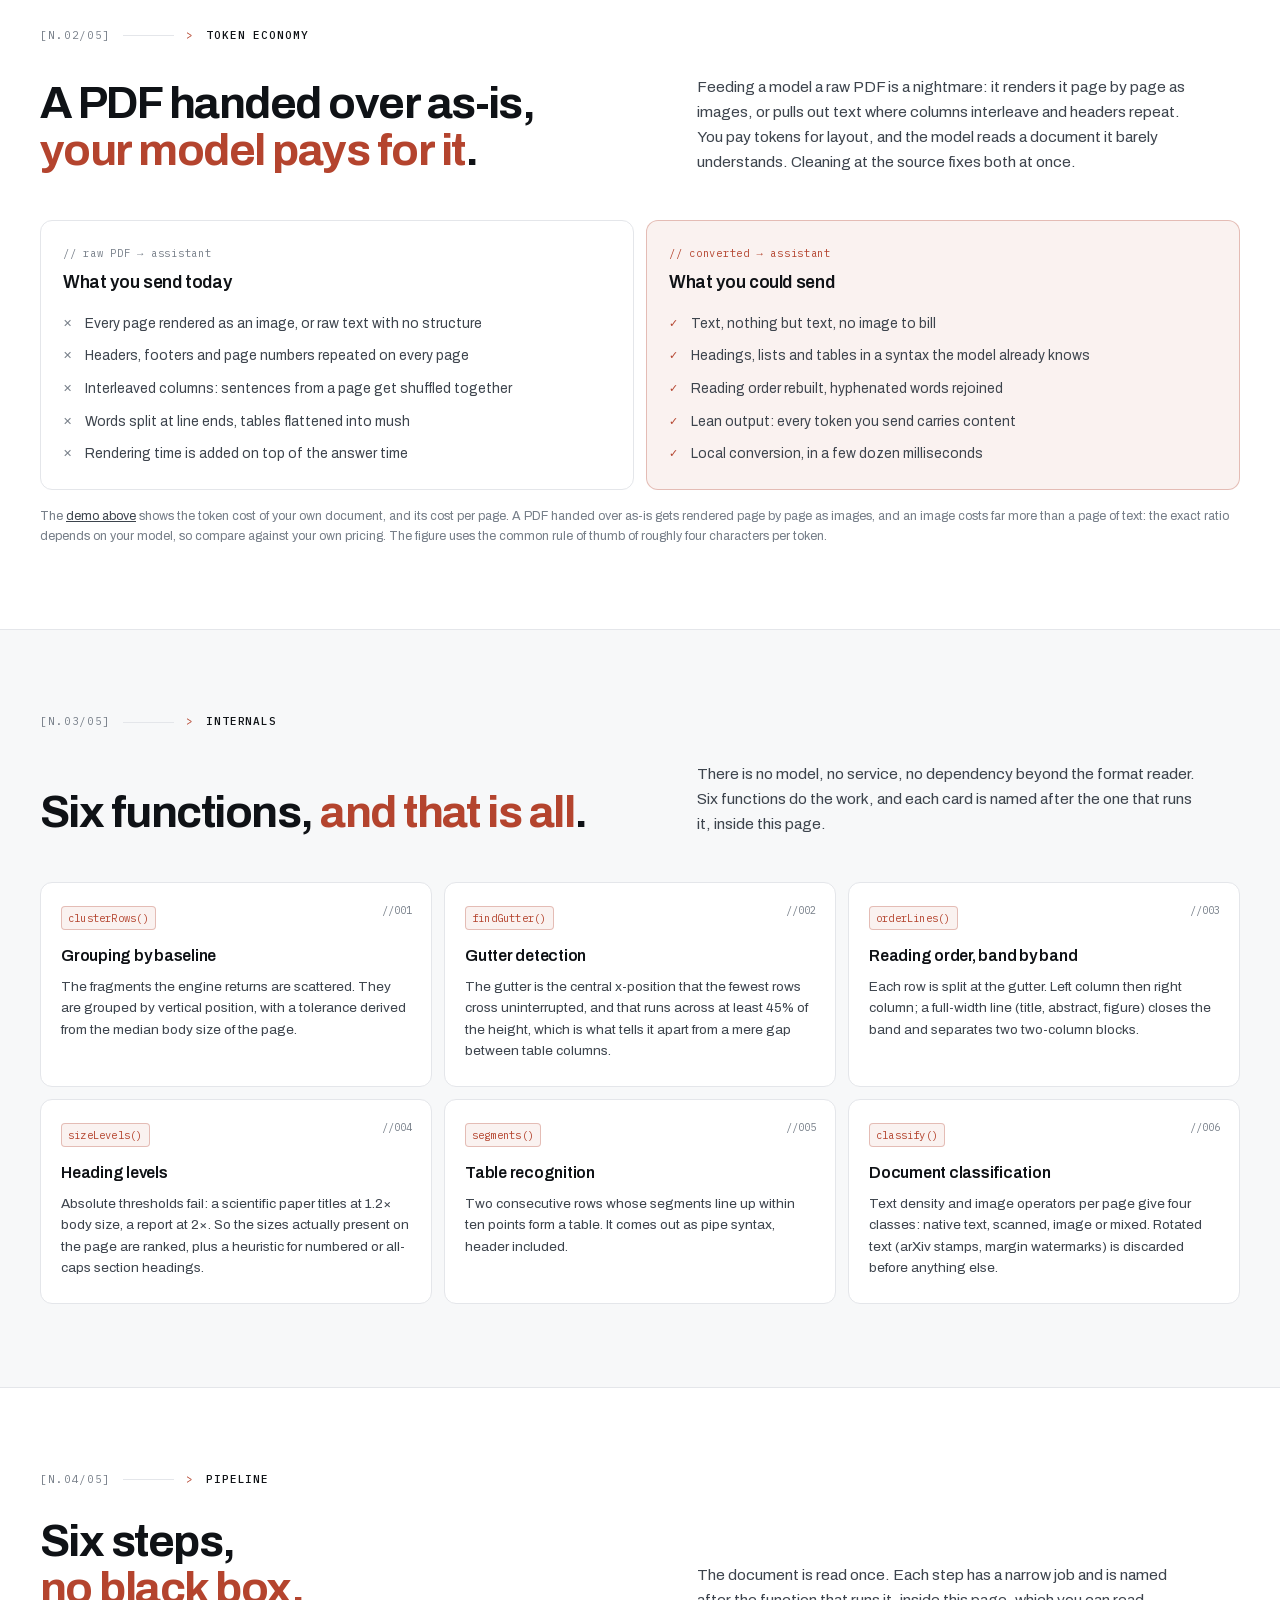
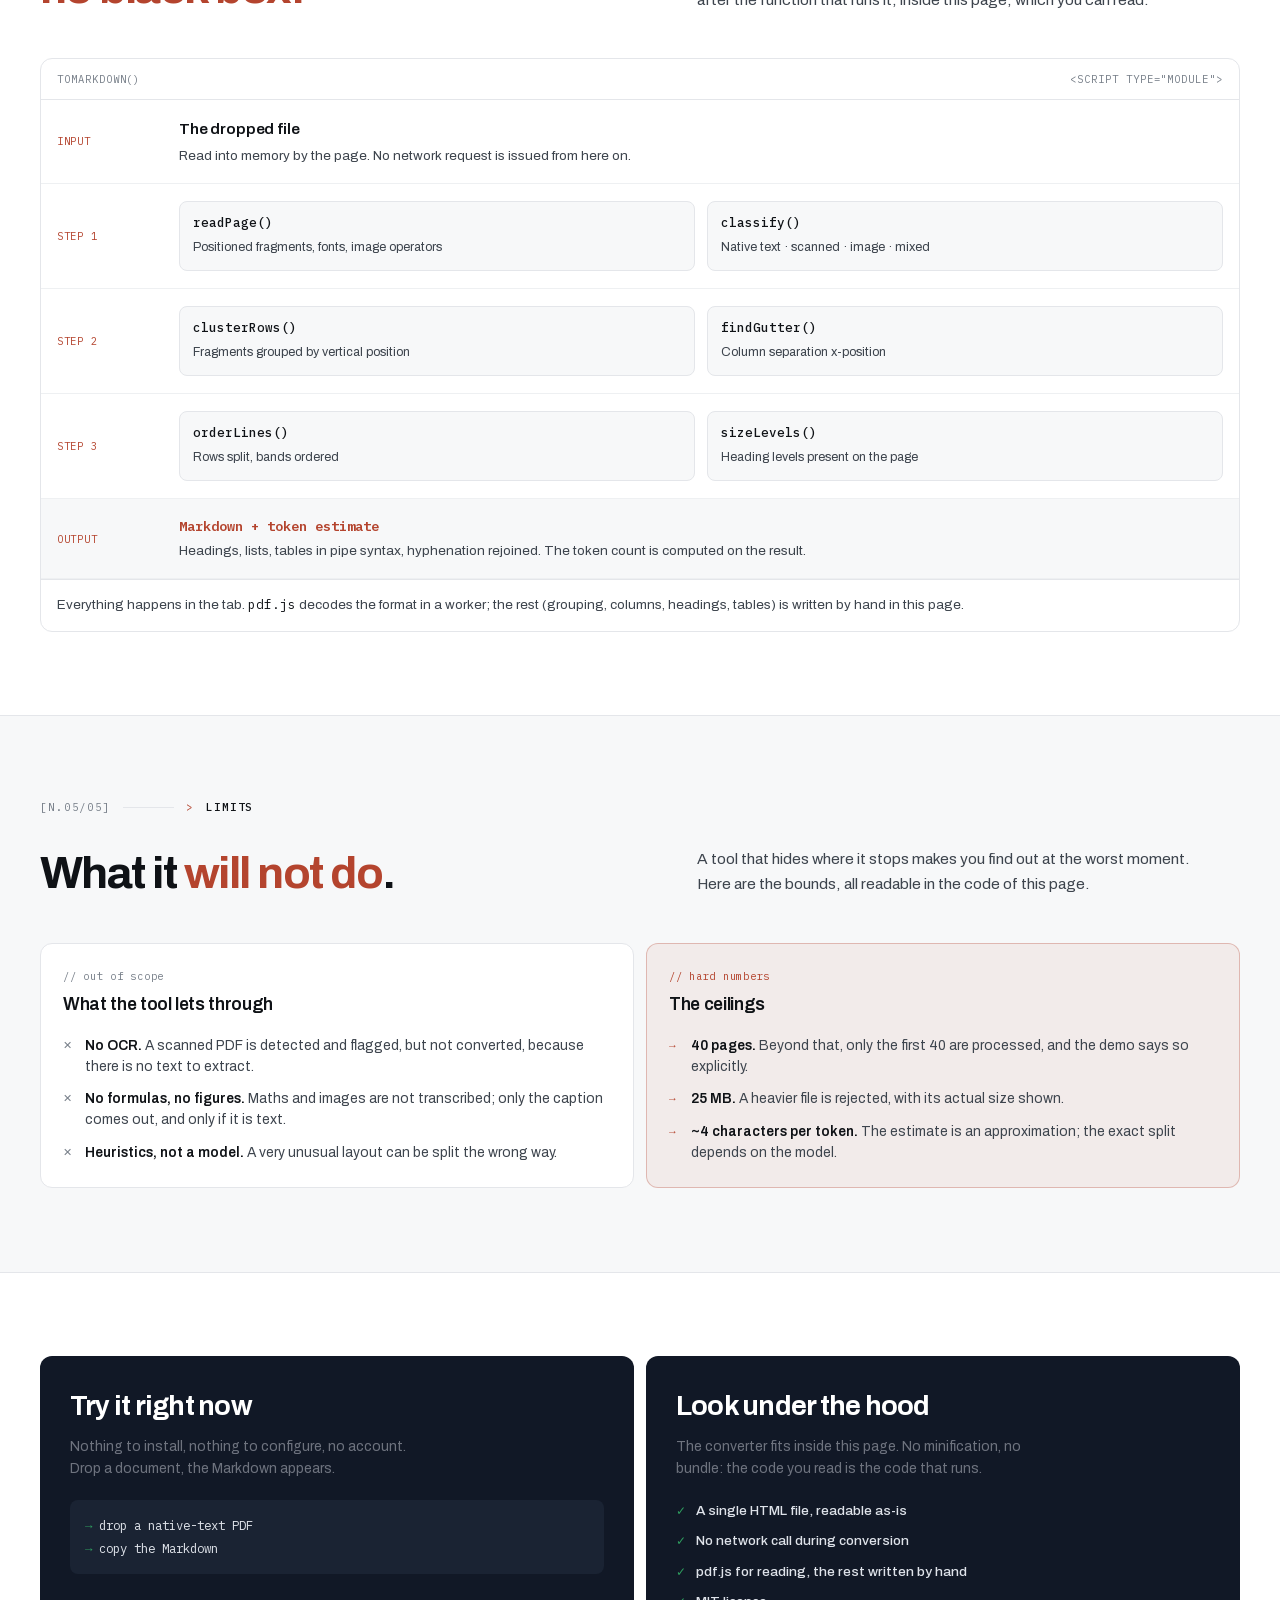
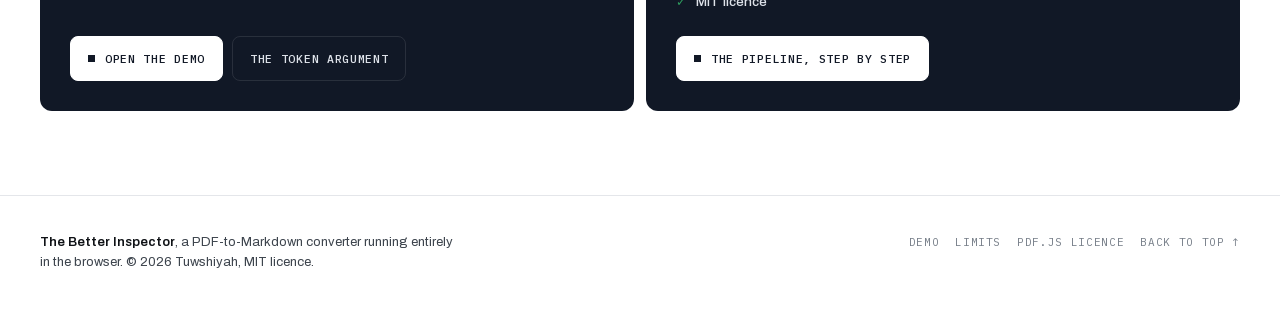
==== commit 0a9289a8: "Retire les liens vers GitHub Deux sorties menaient au depot : le bouton "Voir le code" de la carte f" ====
--- a/index.html
+++ b/index.html
@@ -952,8 +952,7 @@
             <li data-i18n="cta.l4">Licence MIT</li>
           </ul>
           <div class="cta-row-dark">
-            <a class="btn btn-light" href="https://github.com/Tuwshiyah/the-better-inspector" data-i18n="cta.b3"><s aria-hidden="true"></s>Voir le code</a>
-            <a class="btn btn-dark" href="#architecture" data-i18n="cta.b4">La chaîne, étape par étape</a>
+            <a class="btn btn-light" href="#architecture" data-i18n="cta.b4"><s aria-hidden="true"></s>La chaîne, étape par étape</a>
           </div>
         </div>
       </div>
@@ -968,7 +967,6 @@
       <p data-i18n="foot.p"><b>The Better Inspector</b>, convertisseur PDF vers Markdown fonctionnant
          entièrement dans le navigateur. © 2026 Tuwshiyah, sous licence MIT.</p>
       <nav>
-        <a href="https://github.com/Tuwshiyah/the-better-inspector">GitHub</a>
         <a href="#demo" data-i18n="foot.demo">Démo</a>
         <a href="#limites" data-i18n="foot.limits">Limites</a>
         <a href="./vendor/pdfjs/LICENSE" data-i18n="foot.lic">Licence pdf.js</a>
@@ -1111,8 +1109,7 @@
  "cta.l2": "No network call during conversion",
  "cta.l3": "pdf.js for reading, the rest written by hand",
  "cta.l4": "MIT licence",
- "cta.b3": "<s aria-hidden=\"true\"></s>Read the code",
- "cta.b4": "The pipeline, step by step",
+ "cta.b4": "<s aria-hidden=\"true\"></s>The pipeline, step by step",
  "foot.p": "<b>The Better Inspector</b>, a PDF-to-Markdown converter running entirely in the browser. © 2026 Tuwshiyah, MIT licence.",
  "foot.demo": "Demo",
  "foot.limits": "Limits",
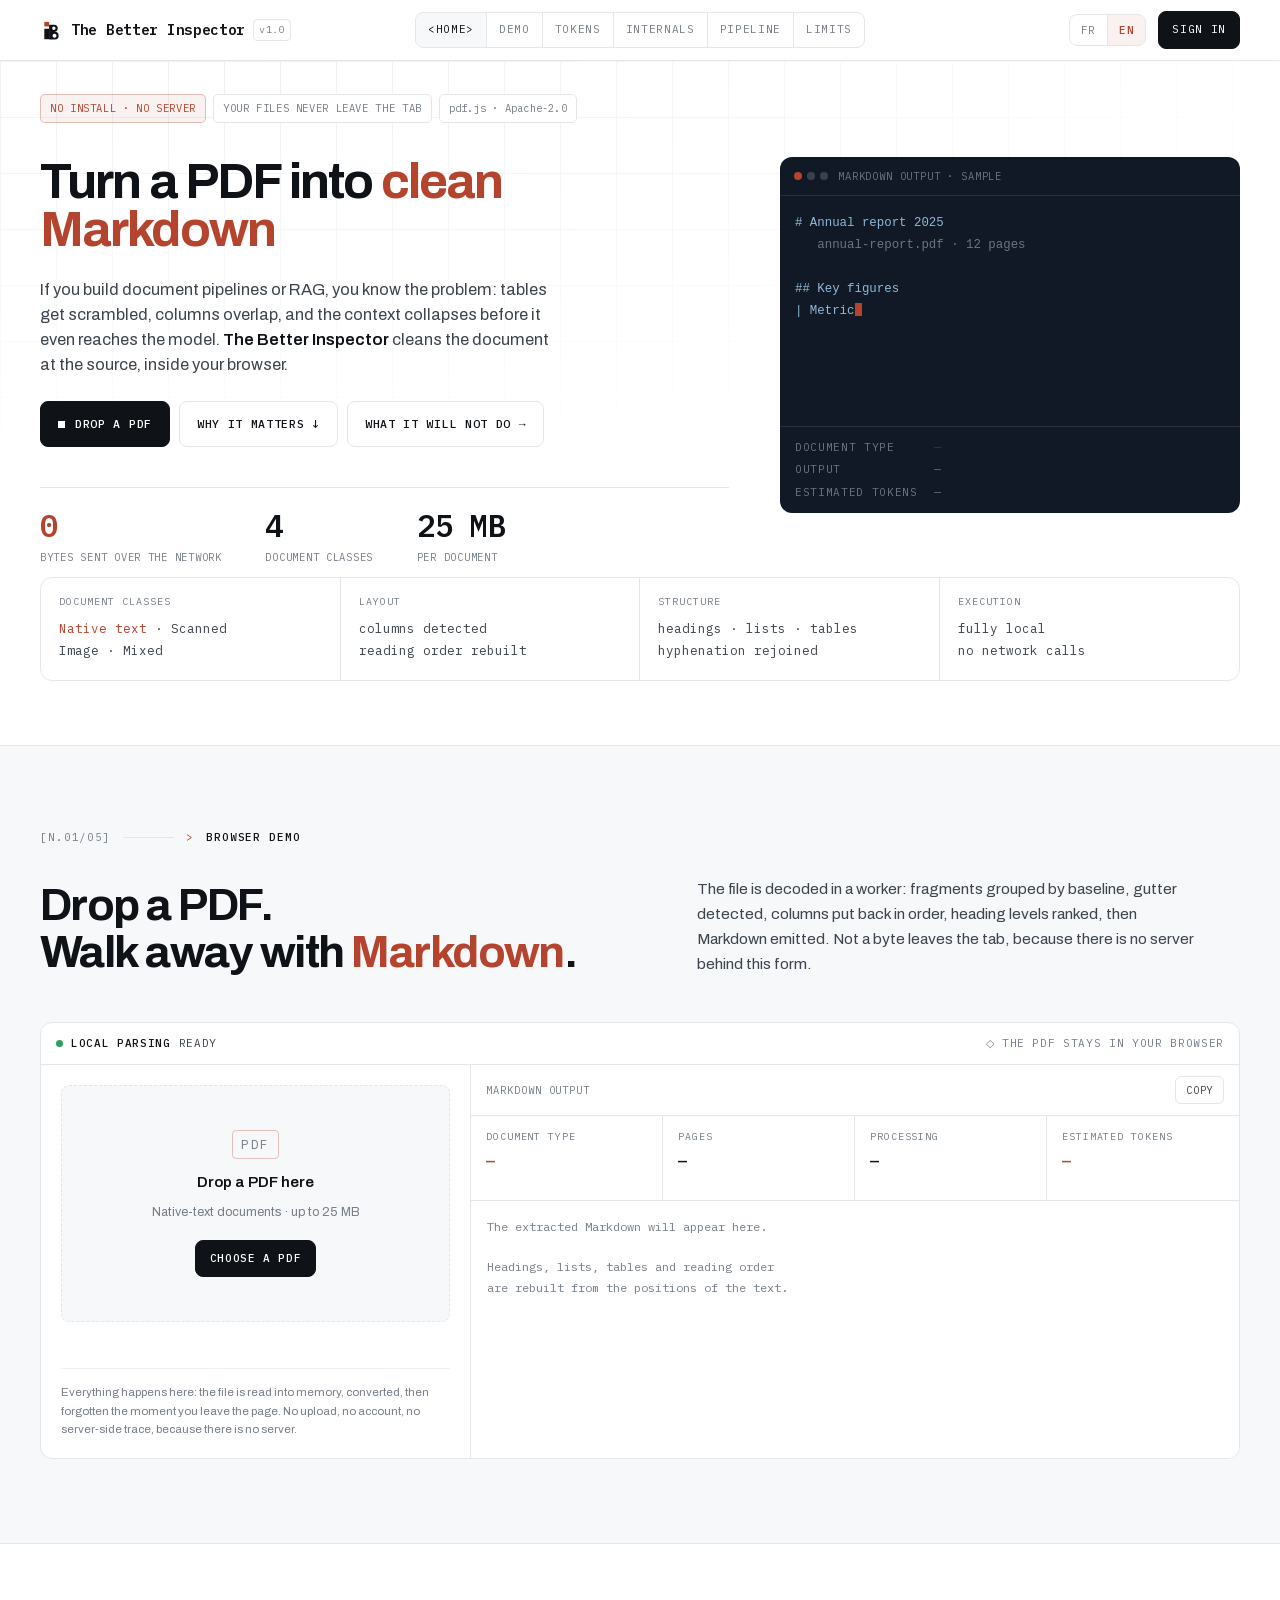
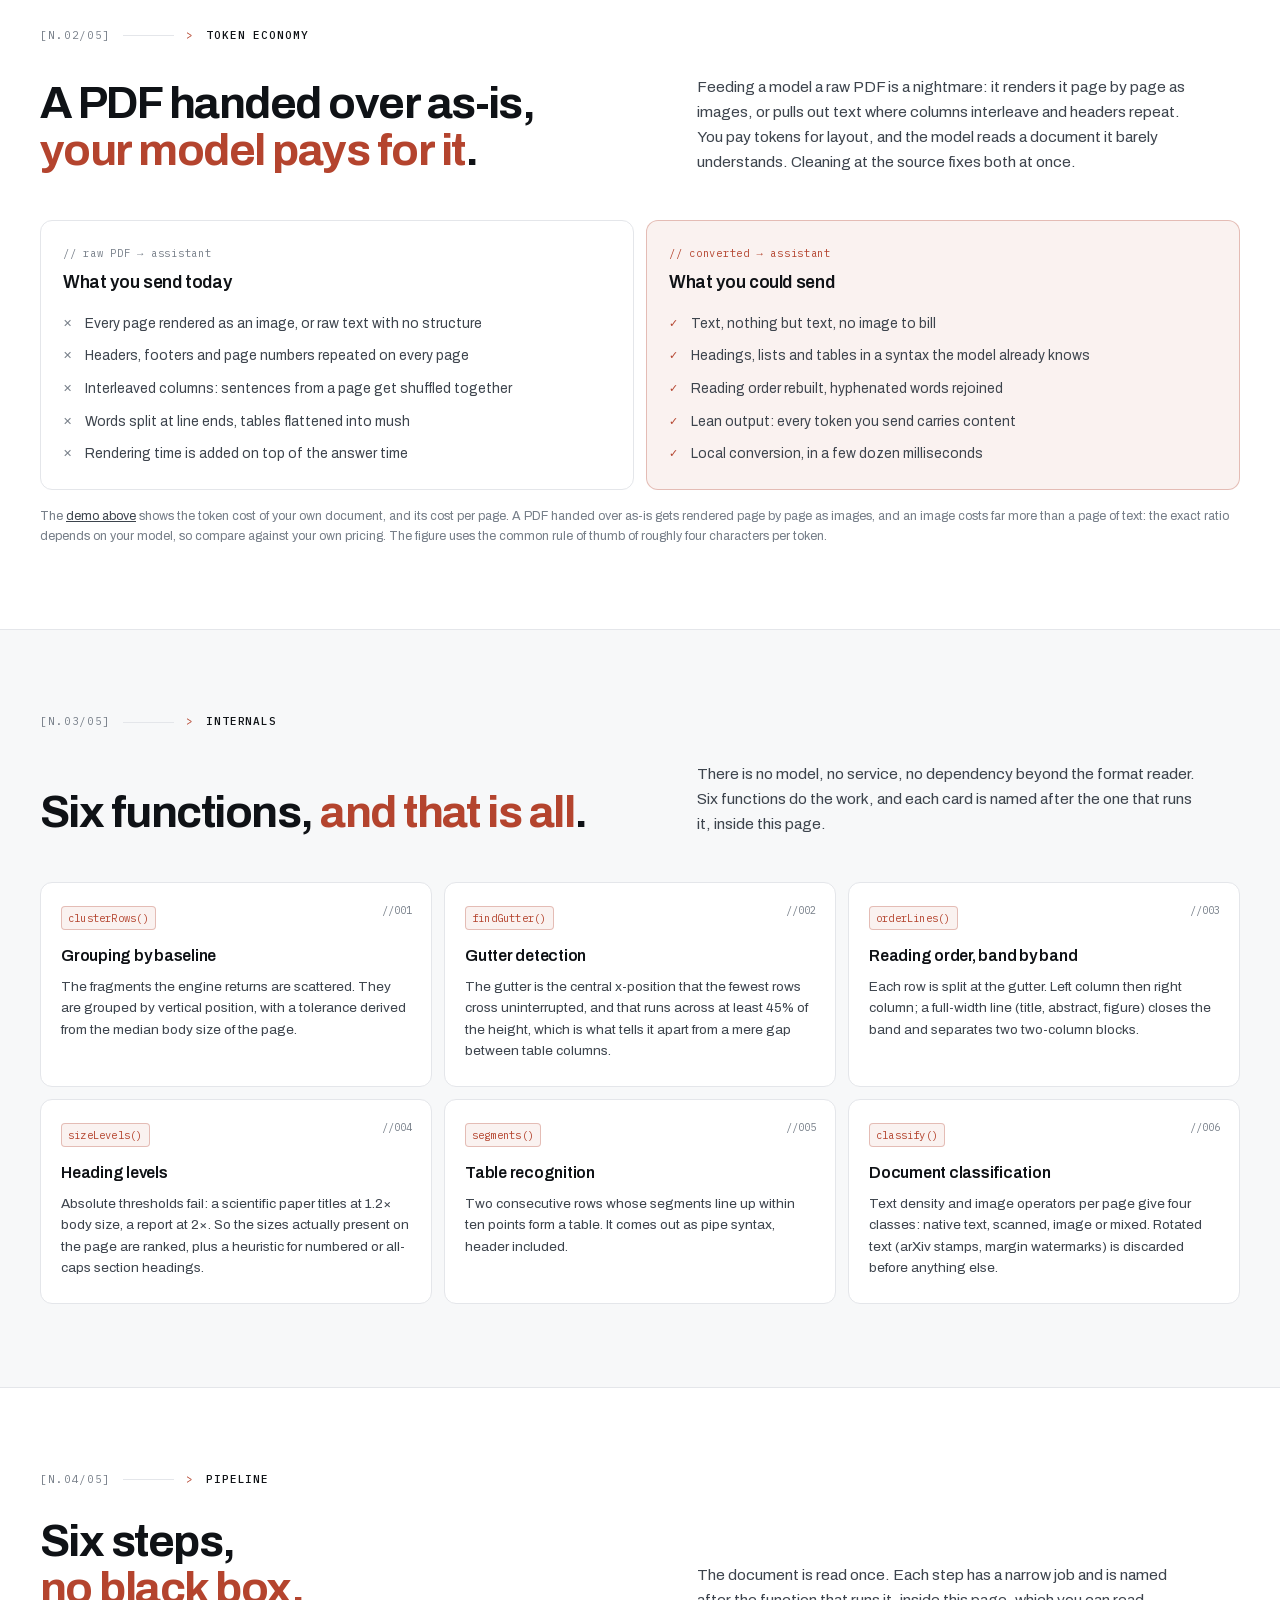
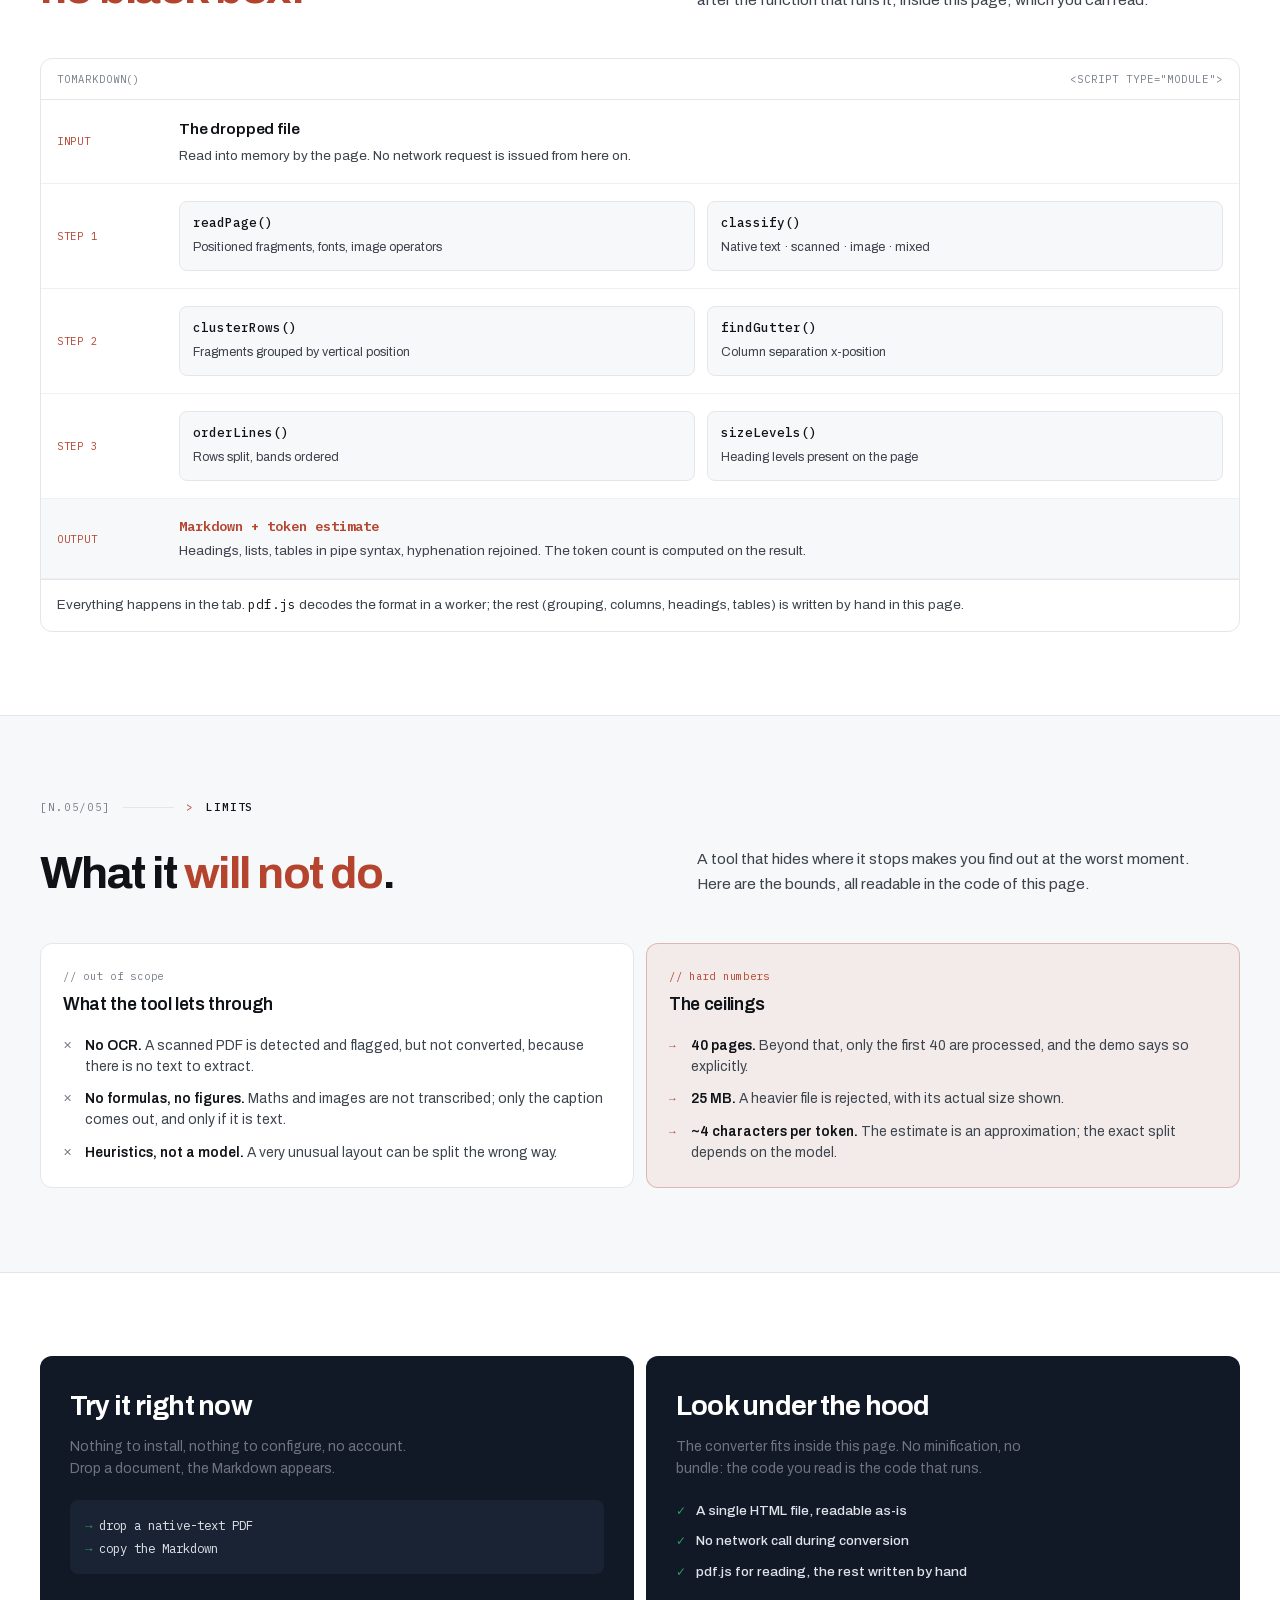
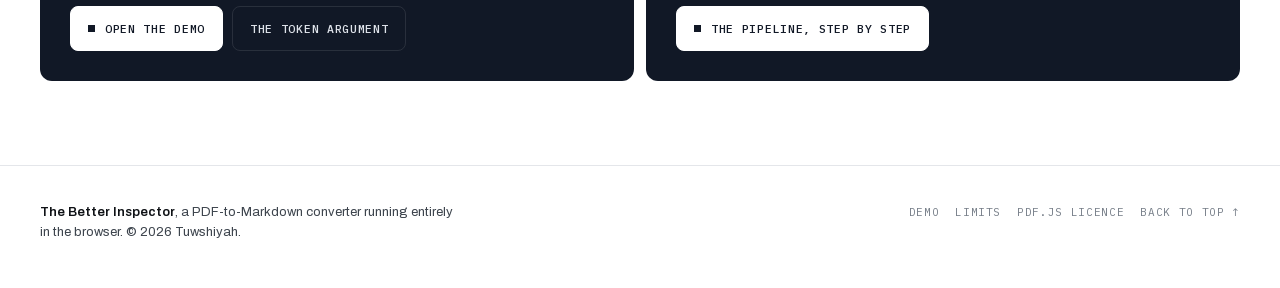
==== commit b7f96f3b: "Retire la mention de licence du site Le pied de page annoncait "sous licence MIT" et la carte finale" ====
--- a/index.html
+++ b/index.html
@@ -949,7 +949,6 @@
             <li data-i18n="cta.l1">Un seul fichier HTML, lisible tel quel</li>
             <li data-i18n="cta.l2">Aucun appel réseau pendant la conversion</li>
             <li data-i18n="cta.l3">pdf.js pour la lecture, le reste est écrit à la main</li>
-            <li data-i18n="cta.l4">Licence MIT</li>
           </ul>
           <div class="cta-row-dark">
             <a class="btn btn-light" href="#architecture" data-i18n="cta.b4"><s aria-hidden="true"></s>La chaîne, étape par étape</a>
@@ -965,7 +964,7 @@
   <div class="shell">
     <div class="foot">
       <p data-i18n="foot.p"><b>The Better Inspector</b>, convertisseur PDF vers Markdown fonctionnant
-         entièrement dans le navigateur. © 2026 Tuwshiyah, sous licence MIT.</p>
+         entièrement dans le navigateur. © 2026 Tuwshiyah.</p>
       <nav>
         <a href="#demo" data-i18n="foot.demo">Démo</a>
         <a href="#limites" data-i18n="foot.limits">Limites</a>
@@ -1108,9 +1107,8 @@
  "cta.l1": "A single HTML file, readable as-is",
  "cta.l2": "No network call during conversion",
  "cta.l3": "pdf.js for reading, the rest written by hand",
- "cta.l4": "MIT licence",
  "cta.b4": "<s aria-hidden=\"true\"></s>The pipeline, step by step",
- "foot.p": "<b>The Better Inspector</b>, a PDF-to-Markdown converter running entirely in the browser. © 2026 Tuwshiyah, MIT licence.",
+ "foot.p": "<b>The Better Inspector</b>, a PDF-to-Markdown converter running entirely in the browser. © 2026 Tuwshiyah.",
  "foot.demo": "Demo",
  "foot.limits": "Limits",
  "foot.lic": "pdf.js licence",
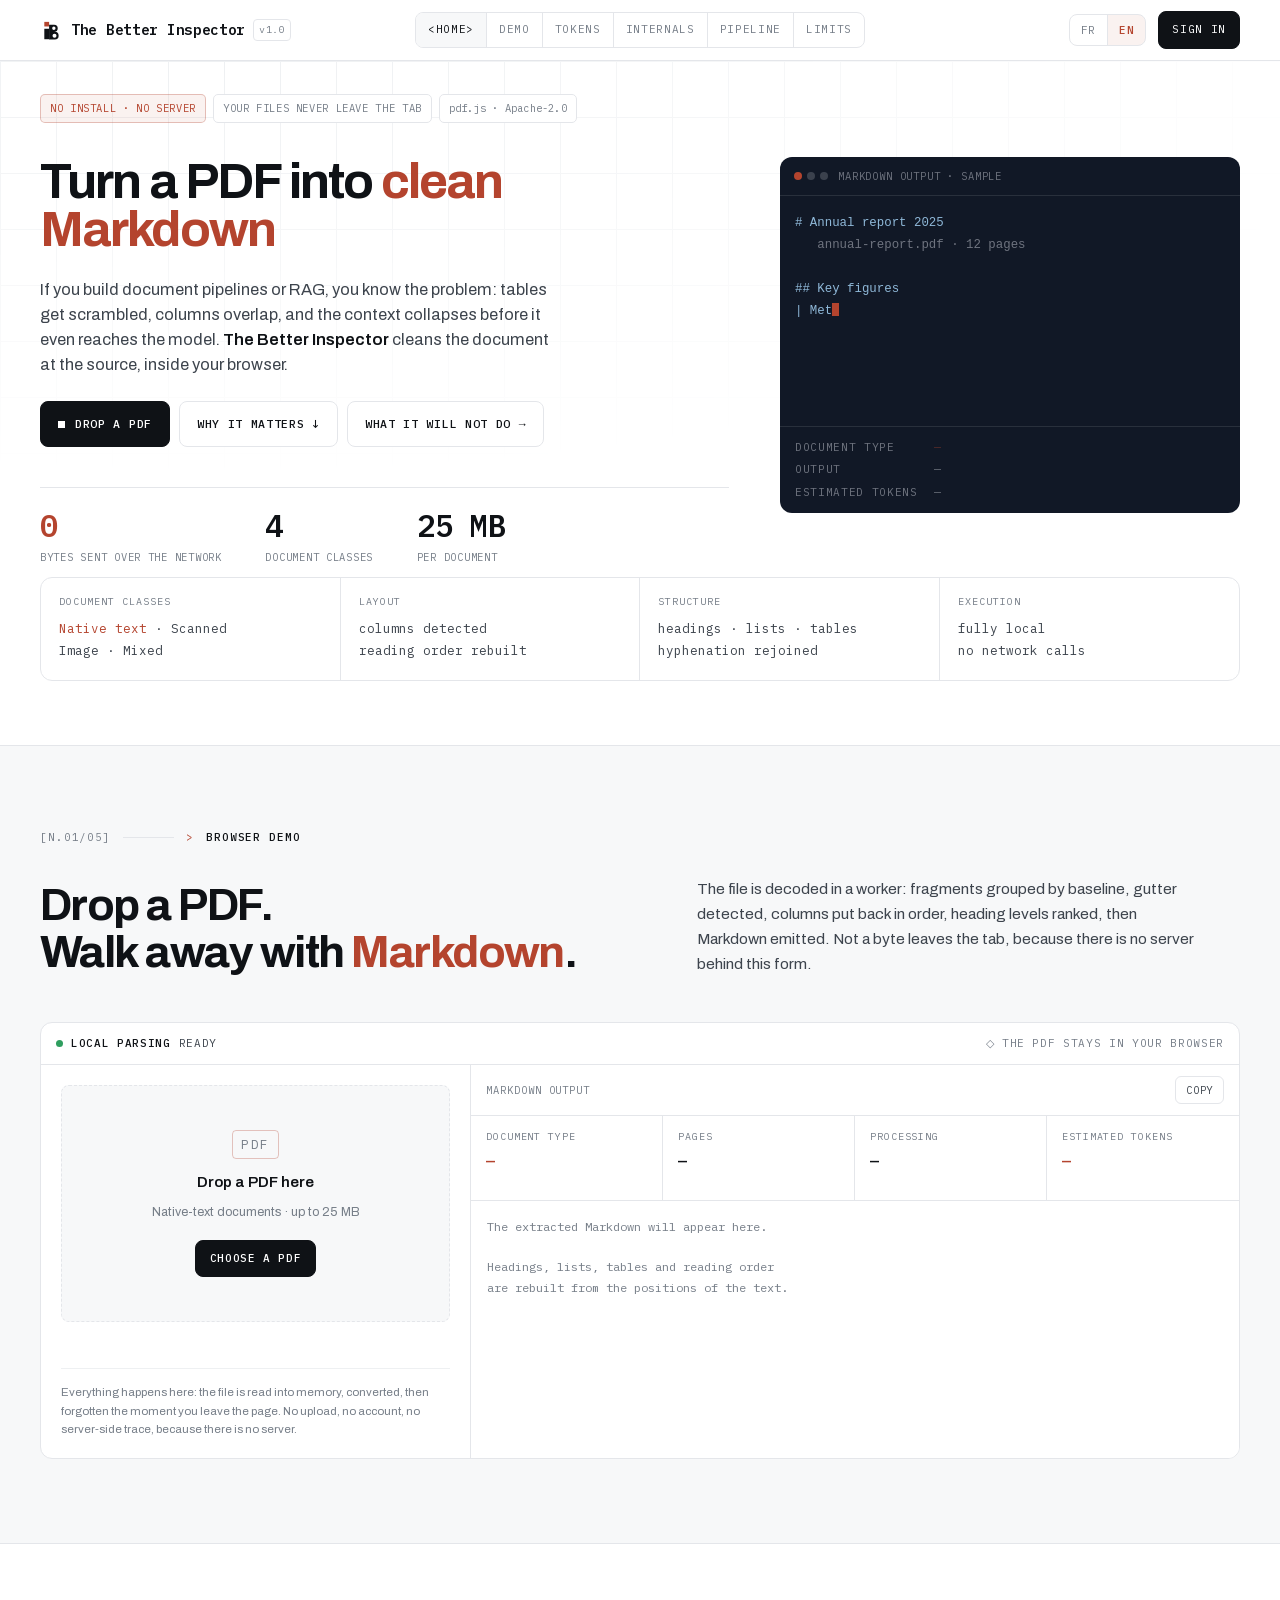
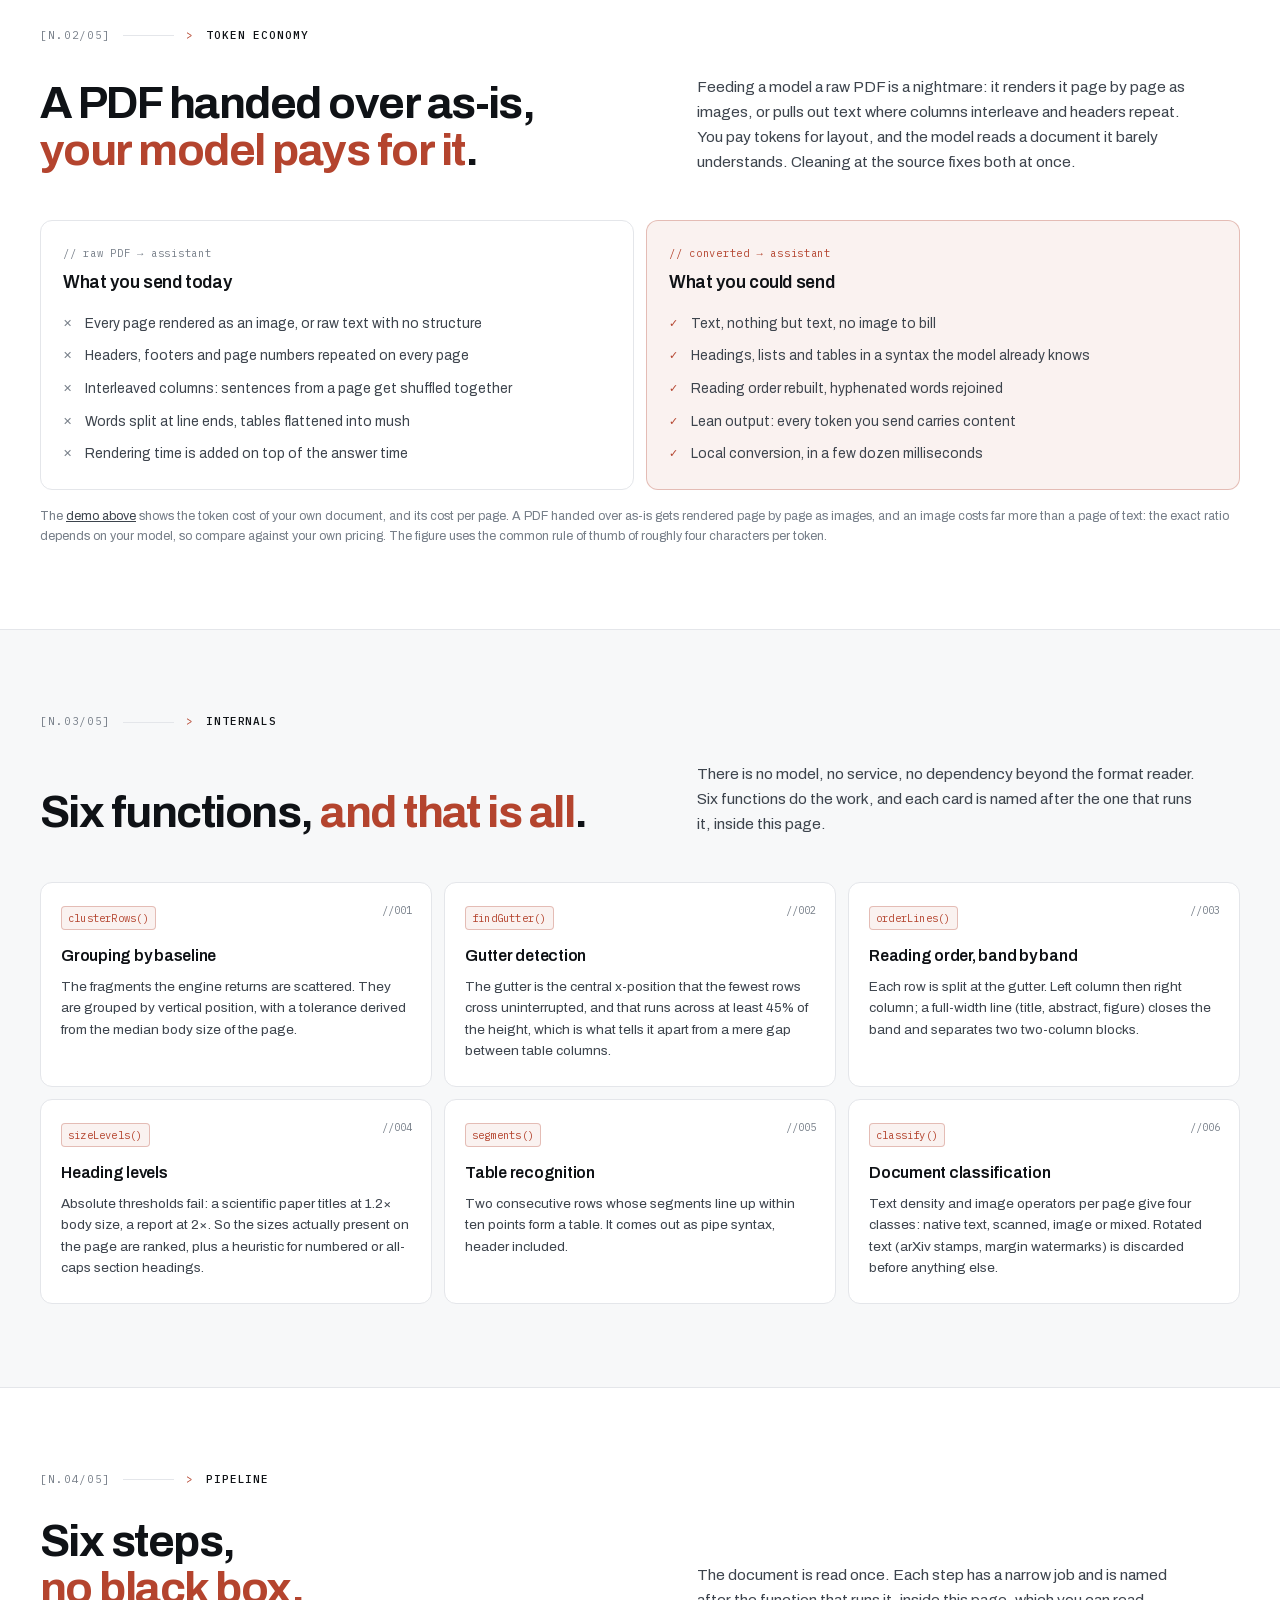
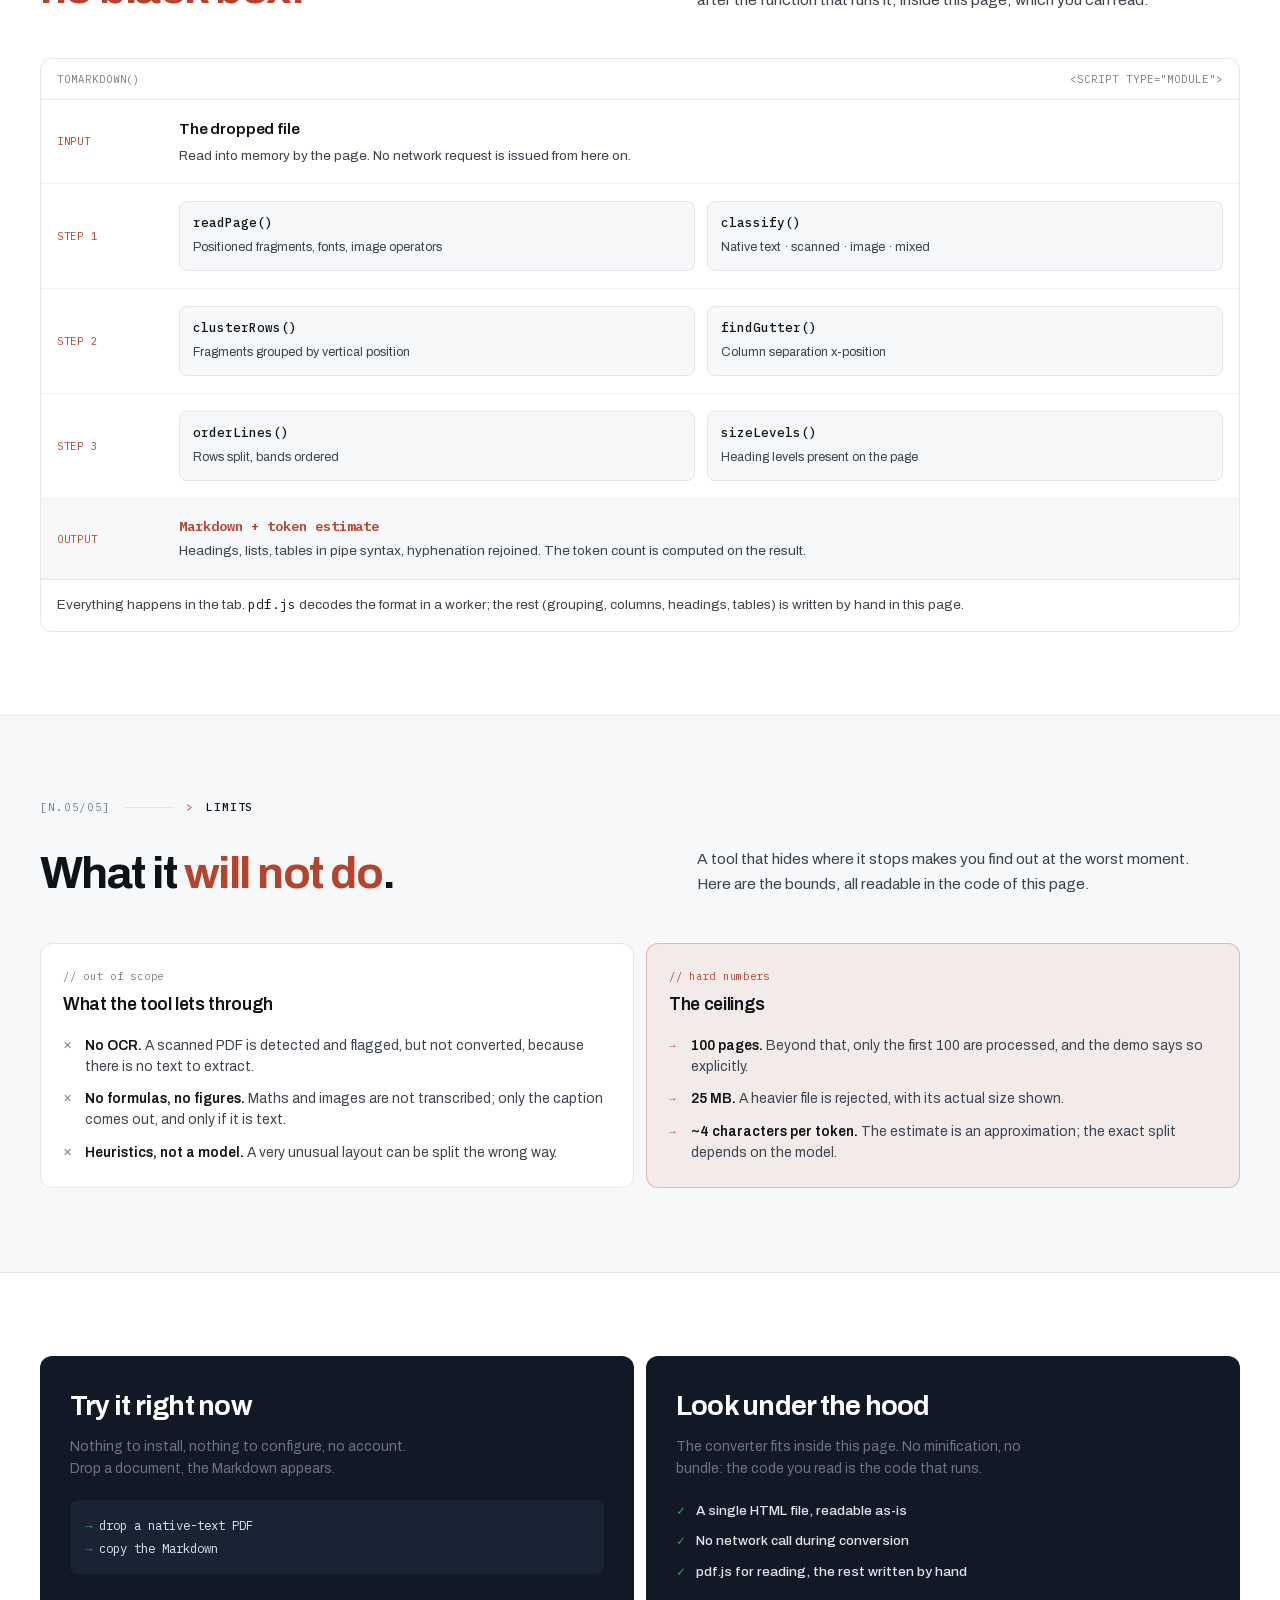
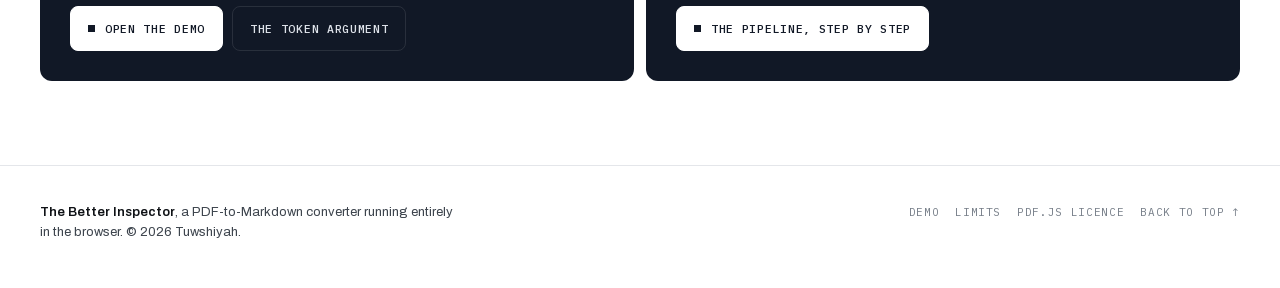
==== commit 57604c49: "Porte la limite de 40 a 100 pages MAX_PAGES passe a 100, et les deux mentions de la section Limites " ====
--- a/index.html
+++ b/index.html
@@ -918,7 +918,7 @@
           <i data-i18n="lim.c2i">// bornes chiffrées</i>
           <h3 data-i18n="lim.c2h">Les plafonds</h3>
           <ul class="vs-list">
-            <li data-i18n="lim.b1"><b>40 pages.</b> Au-delà, seules les 40 premières sont traitées, et la démo vous le dit explicitement.</li>
+            <li data-i18n="lim.b1"><b>100 pages.</b> Au-delà, seules les 100 premières sont traitées, et la démo vous le dit explicitement.</li>
             <li data-i18n="lim.b2"><b>25 Mo.</b> Un fichier plus lourd est refusé avec sa taille réelle affichée.</li>
             <li data-i18n="lim.b3"><b>~4 caractères par jeton.</b> L'estimation est une approximation ; le découpage exact dépend du modèle.</li>
           </ul>
@@ -1094,7 +1094,7 @@
  "lim.a3": "<b>Heuristics, not a model.</b> A very unusual layout can be split the wrong way.",
  "lim.c2i": "// hard numbers",
  "lim.c2h": "The ceilings",
- "lim.b1": "<b>40 pages.</b> Beyond that, only the first 40 are processed, and the demo says so explicitly.",
+ "lim.b1": "<b>100 pages.</b> Beyond that, only the first 100 are processed, and the demo says so explicitly.",
  "lim.b2": "<b>25 MB.</b> A heavier file is rejected, with its actual size shown.",
  "lim.b3": "<b>~4 characters per token.</b> The estimate is an approximation; the exact split depends on the model.",
  "cta.h1": "Try it right now",
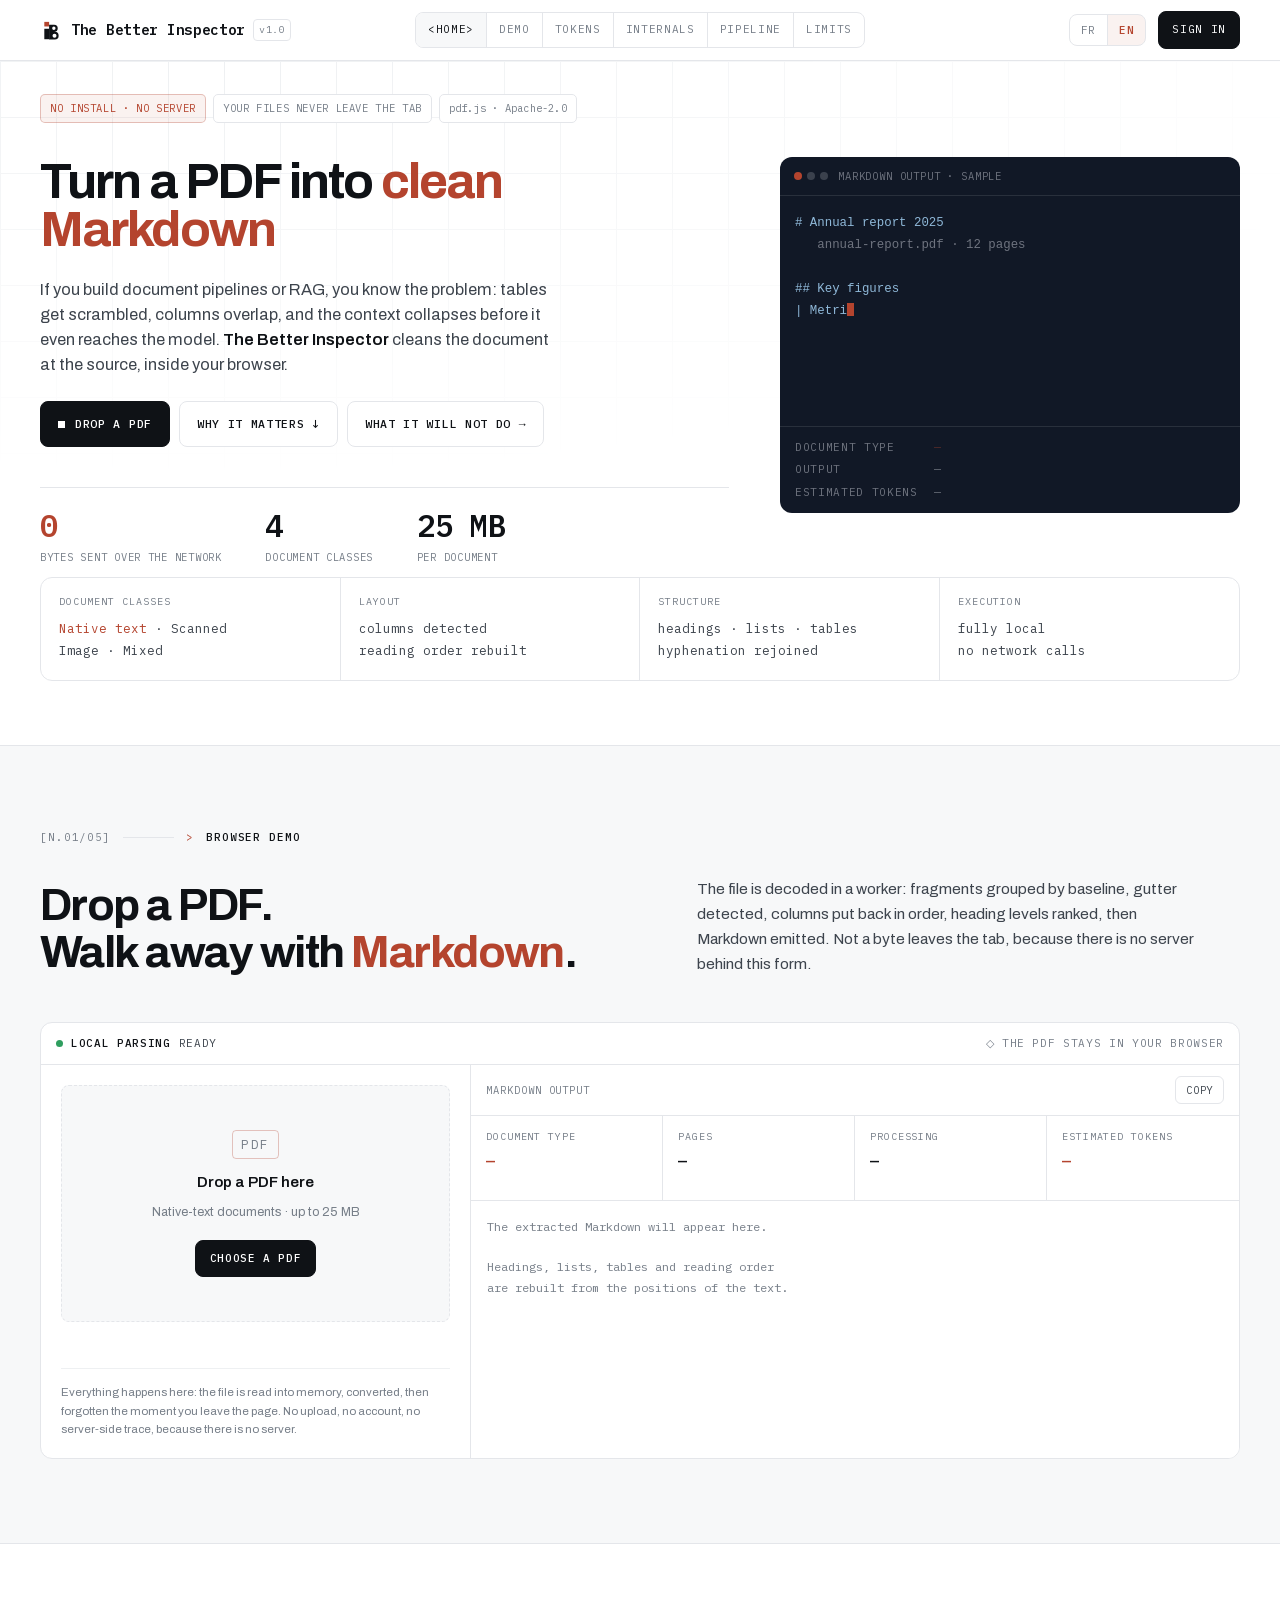
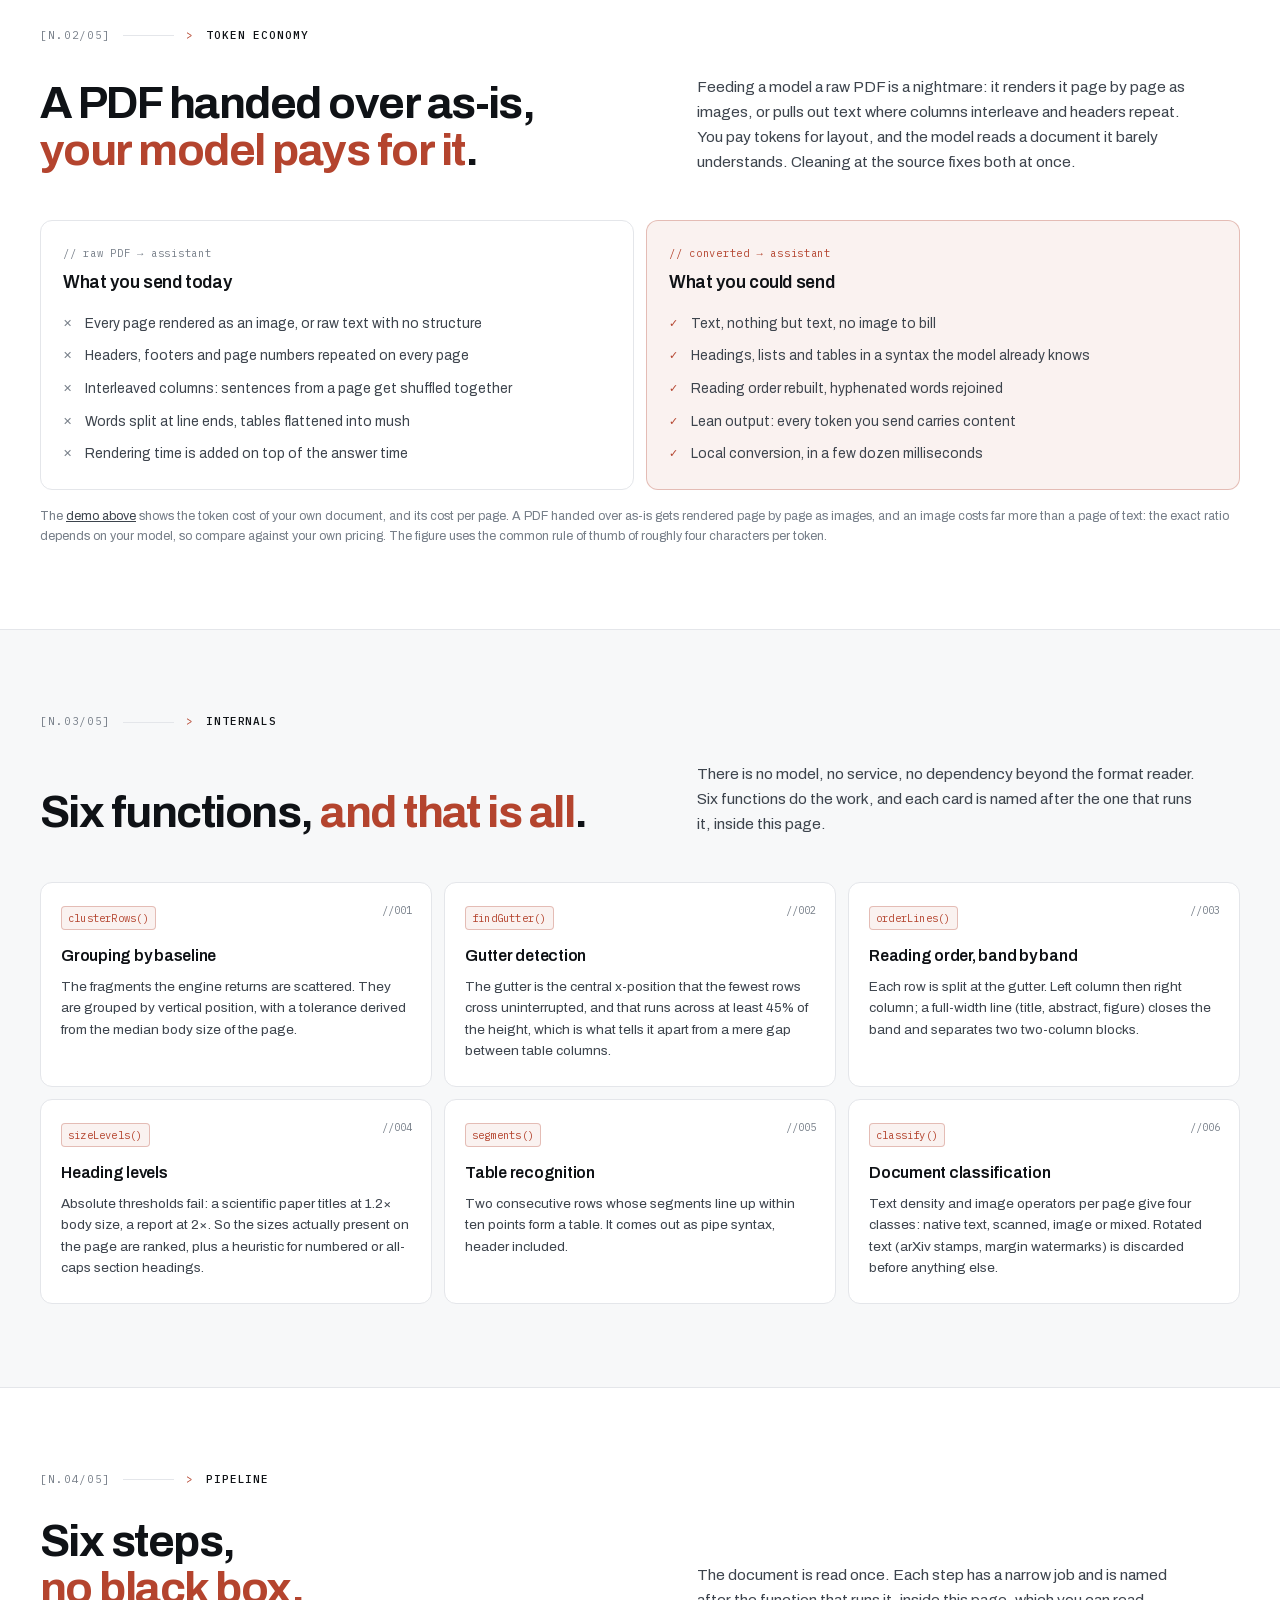
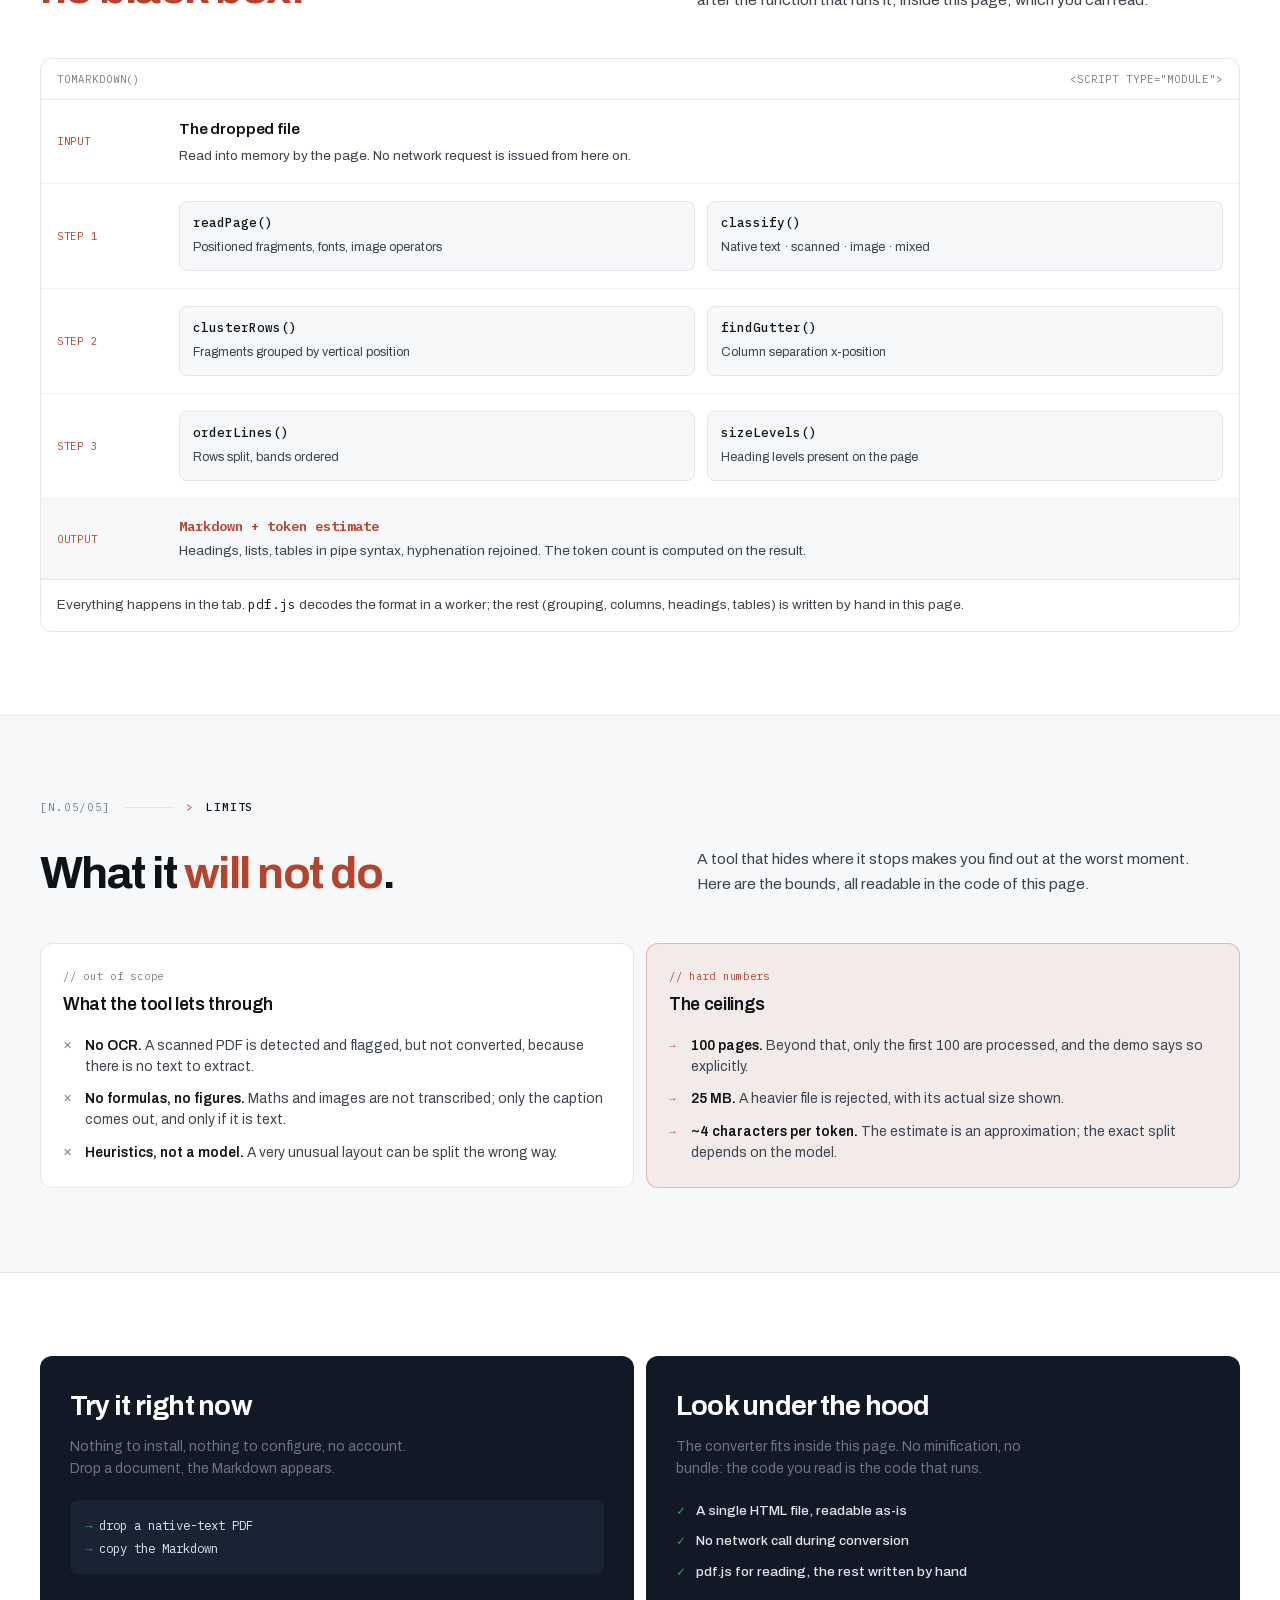
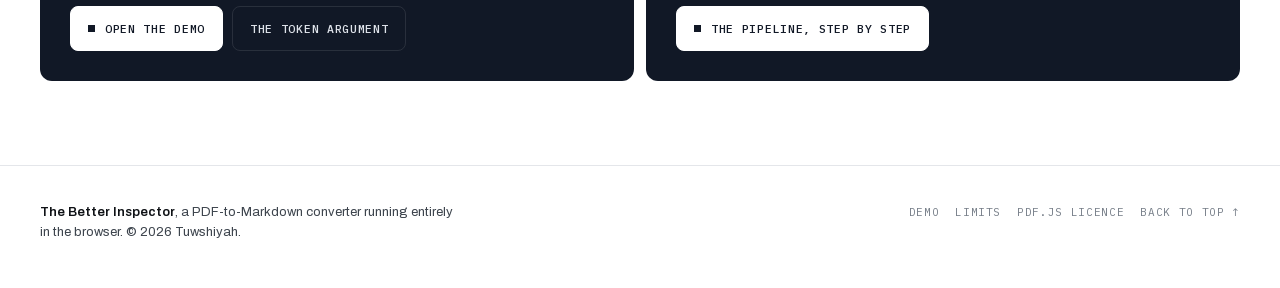
==== commit 2734eabc: "Repere les figures et les signatures, purge apres 24 h Les tableaux sortaient deja en Markdown ; man" ====
--- a/index.html
+++ b/index.html
@@ -981,7 +981,7 @@
     <h3 id="gate-title" data-i18n="gate.h3">Un compte, et vos <em>Markdown</em> vous suivent.</h3>
     <p data-i18n="gate.body">
       La conversion se fait toujours dans votre navigateur : le PDF ne part jamais.
-      Le compte sert à retrouver le Markdown produit d'une session à l'autre.
+      Le compte garde le Markdown produit pendant 24 heures, le temps de le récupérer.
     </p>
     <div class="gate-acts">
       <a class="btn btn-primary" id="gate-up" href="login.html?mode=up" data-i18n="gate.up"><s aria-hidden="true"></s>Créer un compte</a>
@@ -1122,7 +1122,7 @@
  "nav.login": "Sign in",
  "gate.tag": "[ access ]",
  "gate.h3": "One account, and your <em>Markdown</em> follows you.",
- "gate.body": "Conversion still happens in your browser: the PDF never leaves it. The account is what lets you find the Markdown again from one session to the next.",
+ "gate.body": "Conversion still happens in your browser: the PDF never leaves it. The account keeps the Markdown for 24 hours, long enough to collect it.",
  "gate.up": "<s aria-hidden=\"true\"></s>Create an account",
  "gate.in": "Sign in",
  "gate.close": "Back to the site"
